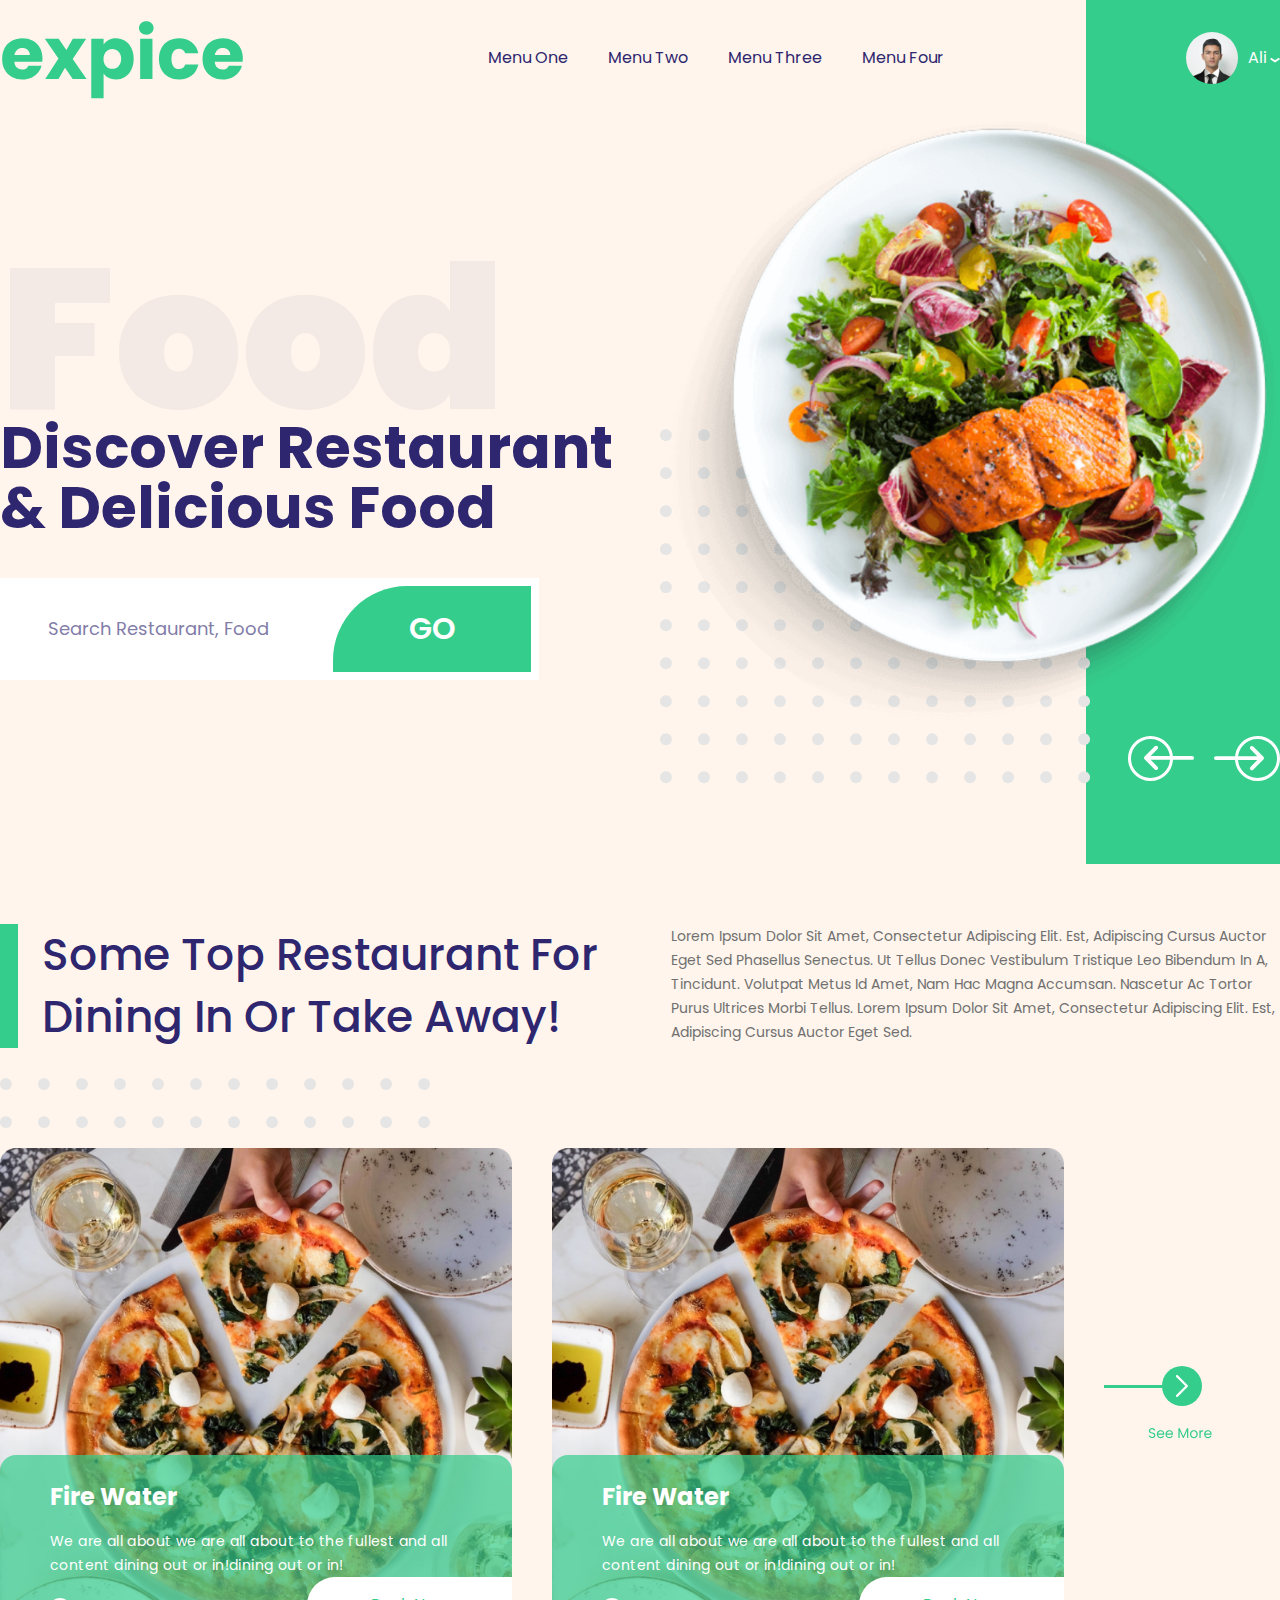
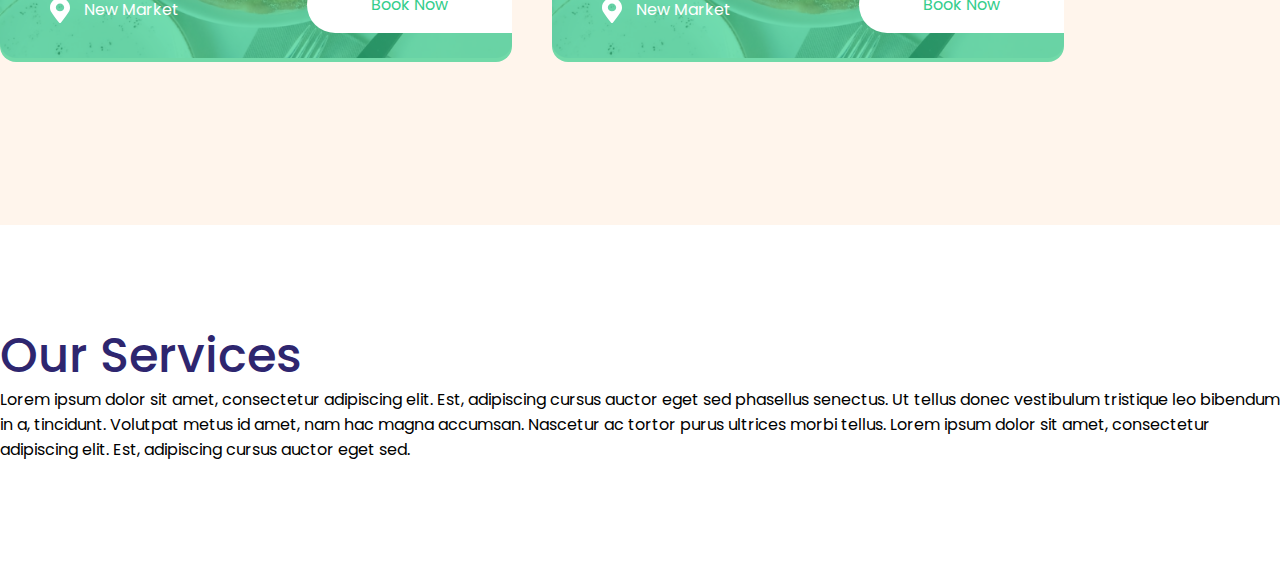
==== index.html @ bfe1a02a "." ====
<!DOCTYPE html>
<html lang="en">
<head>
    <meta charset="UTF-8">
    <meta http-equiv="X-UA-Compatible" content="IE=edge">
    <meta name="viewport" content="width=device-width, initial-scale=1.0">
    <link rel="preconnect" href="https://fonts.gstatic.com">
    <link rel="shortcut icon" href="./images/rsz_hamburger-solid-icon-food-drink-elements-fast-sign-filled-pattern-black-background-eps-91827579.png" type="image/x-icon">
    <link href="https://fonts.googleapis.com/css2?family=Poppins:wght@100;200;300;400;500;600;700;800;900&display=swap" rel="stylesheet">
    <link rel="stylesheet" href="./style/main.css">
    <title>Expice</title>
</head>
<body>

    <!-- Header -->
    <header class="main">
        <div class="container">
            
            <!-- header -->
            <header class="header">
                <a href="/" class="logo">
                    <svg width="245" height="108" viewBox="0 0 245 108" fill="none" xmlns="http://www.w3.org/2000/svg">
                        <path d="M42.4571 58.264C42.4571 59.416 42.3851 60.616 42.2411 61.864H14.3771C14.5691 64.36 15.3611 66.28 16.7531 67.624C18.1931 68.92 19.9451 69.568 22.0091 69.568C25.0811 69.568 27.2171 68.272 28.4171 65.68H41.5211C40.8491 68.32 39.6251 70.696 37.8491 72.808C36.1211 74.92 33.9371 76.576 31.2971 77.776C28.6571 78.976 25.7051 79.576 22.4411 79.576C18.5051 79.576 15.0011 78.736 11.9291 77.056C8.85709 75.376 6.45709 72.976 4.72909 69.856C3.00109 66.736 2.13709 63.088 2.13709 58.912C2.13709 54.736 2.97709 51.088 4.65709 47.968C6.38509 44.848 8.78509 42.448 11.8571 40.768C14.9291 39.088 18.4571 38.248 22.4411 38.248C26.3291 38.248 29.7851 39.064 32.8091 40.696C35.8331 42.328 38.1851 44.656 39.8651 47.68C41.5931 50.704 42.4571 54.232 42.4571 58.264ZM29.8571 55.024C29.8571 52.912 29.1371 51.232 27.6971 49.984C26.2571 48.736 24.4571 48.112 22.2971 48.112C20.2331 48.112 18.4811 48.712 17.0411 49.912C15.6491 51.112 14.7851 52.816 14.4491 55.024H29.8571ZM72.7123 79L65.0083 67.84L58.5283 79H45.2083L58.4563 58.48L44.8483 38.824H58.6723L66.3763 49.912L72.8563 38.824H86.1763L72.7123 59.056L86.5363 79H72.7123ZM103.592 44.512C104.792 42.64 106.448 41.128 108.56 39.976C110.672 38.824 113.144 38.248 115.976 38.248C119.288 38.248 122.288 39.088 124.976 40.768C127.664 42.448 129.776 44.848 131.312 47.968C132.896 51.088 133.688 54.712 133.688 58.84C133.688 62.968 132.896 66.616 131.312 69.784C129.776 72.904 127.664 75.328 124.976 77.056C122.288 78.736 119.288 79.576 115.976 79.576C113.192 79.576 110.72 79 108.56 77.848C106.448 76.696 104.792 75.208 103.592 73.384V98.152H91.2804V38.824H103.592V44.512ZM121.16 58.84C121.16 55.768 120.296 53.368 118.568 51.64C116.888 49.864 114.8 48.976 112.304 48.976C109.856 48.976 107.768 49.864 106.04 51.64C104.36 53.416 103.52 55.84 103.52 58.912C103.52 61.984 104.36 64.408 106.04 66.184C107.768 67.96 109.856 68.848 112.304 68.848C114.752 68.848 116.84 67.96 118.568 66.184C120.296 64.36 121.16 61.912 121.16 58.84ZM146.34 34.648C144.18 34.648 142.404 34.024 141.012 32.776C139.668 31.48 138.996 29.896 138.996 28.024C138.996 26.104 139.668 24.52 141.012 23.272C142.404 21.976 144.18 21.328 146.34 21.328C148.452 21.328 150.18 21.976 151.524 23.272C152.916 24.52 153.612 26.104 153.612 28.024C153.612 29.896 152.916 31.48 151.524 32.776C150.18 34.024 148.452 34.648 146.34 34.648ZM152.46 38.824V79H140.148V38.824H152.46ZM158.934 58.912C158.934 54.736 159.774 51.088 161.454 47.968C163.182 44.848 165.558 42.448 168.582 40.768C171.654 39.088 175.158 38.248 179.094 38.248C184.134 38.248 188.334 39.568 191.694 42.208C195.102 44.848 197.334 48.568 198.39 53.368H185.286C184.182 50.296 182.046 48.76 178.878 48.76C176.622 48.76 174.822 49.648 173.478 51.424C172.134 53.152 171.462 55.648 171.462 58.912C171.462 62.176 172.134 64.696 173.478 66.472C174.822 68.2 176.622 69.064 178.878 69.064C182.046 69.064 184.182 67.528 185.286 64.456H198.39C197.334 69.16 195.102 72.856 191.694 75.544C188.286 78.232 184.086 79.576 179.094 79.576C175.158 79.576 171.654 78.736 168.582 77.056C165.558 75.376 163.182 72.976 161.454 69.856C159.774 66.736 158.934 63.088 158.934 58.912ZM242.848 58.264C242.848 59.416 242.776 60.616 242.632 61.864H214.768C214.96 64.36 215.752 66.28 217.144 67.624C218.584 68.92 220.336 69.568 222.4 69.568C225.472 69.568 227.608 68.272 228.808 65.68H241.912C241.24 68.32 240.016 70.696 238.24 72.808C236.512 74.92 234.328 76.576 231.688 77.776C229.048 78.976 226.096 79.576 222.832 79.576C218.896 79.576 215.392 78.736 212.32 77.056C209.248 75.376 206.848 72.976 205.12 69.856C203.392 66.736 202.528 63.088 202.528 58.912C202.528 54.736 203.368 51.088 205.048 47.968C206.776 44.848 209.176 42.448 212.248 40.768C215.32 39.088 218.848 38.248 222.832 38.248C226.72 38.248 230.176 39.064 233.2 40.696C236.224 42.328 238.576 44.656 240.256 47.68C241.984 50.704 242.848 54.232 242.848 58.264ZM230.248 55.024C230.248 52.912 229.528 51.232 228.088 49.984C226.648 48.736 224.848 48.112 222.688 48.112C220.624 48.112 218.872 48.712 217.432 49.912C216.04 51.112 215.176 52.816 214.84 55.024H230.248Z" fill="#35CD8C"/>
                    </svg>
                </a>
                <div class="navbar">
                    <a href="#" class="nav-link">Menu One</a>
                    <a href="#" class="nav-link">Menu Two</a>
                    <a href="#" class="nav-link">Menu Three</a>
                    <a href="#" class="nav-link">Menu Four</a>
                </div>
                <div class="user">
                    <div class="user-image">
                        <img src="../images/CROPPED-yangi2.png" alt="">
                    </div>
                    <span class="user-name">Ali 
                        <svg width="10" height="5" viewBox="0 0 10 5" fill="none" xmlns="http://www.w3.org/2000/svg">
                            <path d="M4.47171 4.25311L0.220381 1.35447C-0.0734605 1.15413 -0.0734605 0.830161 0.220381 0.631945L0.926852 0.15026C1.22069 -0.0500867 1.69584 -0.0500867 1.98656 0.15026L5 2.20488L8.01344 0.15026C8.30728 -0.0500867 8.78243 -0.0500867 9.07315 0.15026L9.77962 0.631945C10.0735 0.832292 10.0735 1.15626 9.77962 1.35447L5.52829 4.25311C5.2407 4.45346 4.76555 4.45346 4.47171 4.25311Z" fill="white"/>
                        </svg>    
                    </span>
                </div>
            </header>

            <!-- Intro -->
            <div class="intro">
                <div class="intro-text">
                    <h1 class="intro-text__title">Food</h1>
                    <h2 class="intro-text__label">
                        Discover Restaurant & Delicious Food
                    </h2>
                    <form class="search-form">
                        <input type="text" name="food" placeholder="search restaurant, food">
                        <button type="submit" name="food">GO</button>
                    </form>
                </div>
                <div class="intro-img">
                    <img src="./images/—Pngtree—delicious food_568171 1.png" alt="" class="intro-img__main">
                    <div class="intro-img__carusel">
                        <button>
                            <svg width="66" height="45" viewBox="0 0 66 45" fill="none" xmlns="http://www.w3.org/2000/svg">
                                <path d="M16.5729 23.2732C16.5735 23.2737 16.5739 23.2744 16.5746 23.275L26.7801 33.4313C27.5446 34.1921 28.7813 34.1893 29.5423 33.4246C30.3032 32.6601 30.3003 31.4234 29.5358 30.6625L22.6838 23.8438H64.0469C65.1256 23.8438 66 22.9693 66 21.8906C66 20.8119 65.1256 19.9375 64.0469 19.9375H22.6839L29.5357 13.1188C30.3002 12.3578 30.3031 11.1212 29.5422 10.3567C28.7812 9.59191 27.5444 9.58928 26.78 10.35L16.5745 20.5063C16.5739 20.5069 16.5735 20.5075 16.5728 20.5081C15.8078 21.2716 15.8103 22.5122 16.5729 23.2732Z" fill="white"/>
                                <circle cx="22.5" cy="22.5" r="21" stroke="white" stroke-width="3"/>
                                </svg>
                                
                        </button>
                        <button>
                            <svg width="66" height="45" viewBox="0 0 66 45" fill="none" xmlns="http://www.w3.org/2000/svg">
                                <circle cx="43.5" cy="22.5" r="21" stroke="white" stroke-width="3"/>
                                <path d="M49.4271 20.7268C49.4265 20.7263 49.4261 20.7256 49.4254 20.725L39.2199 10.5687C38.4554 9.8079 37.2187 9.81074 36.4577 10.5754C35.6968 11.3399 35.6997 12.5766 36.4642 13.3375L43.3162 20.1562H1.95312C0.874414 20.1562 0 21.0307 0 22.1094C0 23.1881 0.874414 24.0625 1.95312 24.0625H43.3161L36.4643 30.8812C35.6998 31.6422 35.6969 32.8788 36.4578 33.6433C37.2188 34.4081 38.4556 34.4107 39.22 33.65L49.4255 23.4937C49.4261 23.4931 49.4265 23.4925 49.4272 23.4919C50.1922 22.7284 50.1897 21.4878 49.4271 20.7268Z" fill="white"/>
                                </svg>
                                
                        </button>
                    </div>
                </div>
            </div>
        </div>
    </header>

    <!-- Restaurant-menu -->
   <div class="res-menu">
       <div class="container">
           <div class="res-menu__info">
            <h2 class="section-title">
                Some top restaurant for 
                dining in or Take away!
            </h2>
            <p class="section-prg">
                Lorem ipsum dolor sit amet, consectetur adipiscing elit. Est, adipiscing cursus auctor eget sed phasellus senectus. Ut tellus donec vestibulum tristique leo bibendum in a, tincidunt. Volutpat metus id amet, nam hac magna accumsan. Nascetur ac tortor purus ultrices morbi tellus. Lorem ipsum dolor sit amet, consectetur adipiscing elit. Est, adipiscing cursus auctor eget sed.
            </p>
           </div>
           <div class="res-menu__box">
                <div class="food">
                    <img src="../images/Rectangle 7.png" alt="" class="food-img">
                    <div class="food-information">
                        <div class="">
                            <h2 class='food-title'>Fire Water</h2>
                            <p class="food-label">
                                We are all about we are all about to the fullest and all content dining out or in!dining out or in!
                            </p>
                            <p class="food-location">
                                <svg width="20" height="25" viewBox="0 0 20 25" fill="none" xmlns="http://www.w3.org/2000/svg">
                                    <path d="M8.97229 24.4956C1.40469 14.2105 0 13.1549 0 9.375C0 4.19731 4.47714 0 10 0C15.5229 0 20 4.19731 20 9.375C20 13.1549 18.5953 14.2105 11.0277 24.4956C10.5311 25.1682 9.46885 25.1681 8.97229 24.4956ZM10 13.2812C12.3012 13.2812 14.1667 11.5324 14.1667 9.375C14.1667 7.21763 12.3012 5.46875 10 5.46875C7.6988 5.46875 5.83333 7.21763 5.83333 9.375C5.83333 11.5324 7.6988 13.2812 10 13.2812Z" fill="white"/>
                                </svg>
                                New Market  
                                <a href="" class="food-add">Book Now</a> 
                            </p>
                        </div>
                    </div>
                </div>
                <div class="food">
                    <img src="../images/Rectangle 7.png" alt="" class="food-img">
                    <div class="food-information">
                        <div class="">
                            <h2 class='food-title'>Fire Water</h2>
                            <p class="food-label">
                                We are all about we are all about to the fullest and all content dining out or in!dining out or in!
                            </p>
                            <p class="food-location">
                                <svg width="20" height="25" viewBox="0 0 20 25" fill="none" xmlns="http://www.w3.org/2000/svg">
                                    <path d="M8.97229 24.4956C1.40469 14.2105 0 13.1549 0 9.375C0 4.19731 4.47714 0 10 0C15.5229 0 20 4.19731 20 9.375C20 13.1549 18.5953 14.2105 11.0277 24.4956C10.5311 25.1682 9.46885 25.1681 8.97229 24.4956ZM10 13.2812C12.3012 13.2812 14.1667 11.5324 14.1667 9.375C14.1667 7.21763 12.3012 5.46875 10 5.46875C7.6988 5.46875 5.83333 7.21763 5.83333 9.375C5.83333 11.5324 7.6988 13.2812 10 13.2812Z" fill="white"/>
                                </svg>
                                New Market  
                                <a href="" class="food-add">Book Now</a> 
                            </p>
                        </div>
                    </div>
                </div>
                <a href="">
                    <svg width="111" height="75" viewBox="0 0 111 75" fill="none" xmlns="http://www.w3.org/2000/svg">
                        <line x1="1.31134e-07" y1="20.5" x2="72" y2="20.5" stroke="#35CD8C" stroke-width="3"/>
                        <circle cx="78" cy="20" r="20" fill="#35CD8C"/>
                        <path d="M83.6785 20.7851L73.7852 30.6751C73.351 31.1082 72.6477 31.1082 72.2125 30.6751C71.7784 30.2421 71.7784 29.5388 72.2125 29.1058L81.3211 20.0005L72.2136 10.8952C71.7795 10.4622 71.7795 9.75887 72.2136 9.32476C72.6477 8.89175 73.3521 8.89175 73.7863 9.32476L83.6796 19.2147C84.107 19.6432 84.107 20.3576 83.6785 20.7851Z" fill="white"/>
                        <path d="M48.172 72.098C47.528 72.098 46.9493 71.986 46.436 71.762C45.932 71.5287 45.5353 71.2113 45.246 70.81C44.9567 70.3993 44.8073 69.928 44.798 69.396H46.156C46.2027 69.8533 46.3893 70.2407 46.716 70.558C47.052 70.866 47.5373 71.02 48.172 71.02C48.7787 71.02 49.2547 70.8707 49.6 70.572C49.9547 70.264 50.132 69.872 50.132 69.396C50.132 69.0227 50.0293 68.7193 49.824 68.486C49.6187 68.2527 49.362 68.0753 49.054 67.954C48.746 67.8327 48.3307 67.702 47.808 67.562C47.164 67.394 46.646 67.226 46.254 67.058C45.8713 66.89 45.54 66.6287 45.26 66.274C44.9893 65.91 44.854 65.4247 44.854 64.818C44.854 64.286 44.9893 63.8147 45.26 63.404C45.5307 62.9933 45.9087 62.676 46.394 62.452C46.8887 62.228 47.4533 62.116 48.088 62.116C49.0027 62.116 49.7493 62.3447 50.328 62.802C50.916 63.2593 51.2473 63.866 51.322 64.622H49.922C49.8753 64.2487 49.6793 63.922 49.334 63.642C48.9887 63.3527 48.5313 63.208 47.962 63.208C47.43 63.208 46.996 63.348 46.66 63.628C46.324 63.8987 46.156 64.2813 46.156 64.776C46.156 65.1307 46.254 65.42 46.45 65.644C46.6553 65.868 46.9027 66.0407 47.192 66.162C47.4907 66.274 47.906 66.4047 48.438 66.554C49.082 66.7313 49.6 66.9087 49.992 67.086C50.384 67.254 50.72 67.52 51 67.884C51.28 68.2387 51.42 68.724 51.42 69.34C51.42 69.816 51.294 70.264 51.042 70.684C50.79 71.104 50.4167 71.4447 49.922 71.706C49.4273 71.9673 48.844 72.098 48.172 72.098ZM60.2948 67.87C60.2948 68.1127 60.2808 68.3693 60.2528 68.64H54.1208C54.1675 69.396 54.4241 69.9887 54.8908 70.418C55.3668 70.838 55.9408 71.048 56.6128 71.048C57.1635 71.048 57.6208 70.922 57.9848 70.67C58.3581 70.4087 58.6195 70.0633 58.7688 69.634H60.1408C59.9355 70.3713 59.5248 70.9733 58.9088 71.44C58.2928 71.8973 57.5275 72.126 56.6128 72.126C55.8848 72.126 55.2315 71.9627 54.6528 71.636C54.0835 71.3093 53.6355 70.8473 53.3088 70.25C52.9821 69.6433 52.8188 68.9433 52.8188 68.15C52.8188 67.3567 52.9775 66.6613 53.2948 66.064C53.6121 65.4667 54.0555 65.0093 54.6248 64.692C55.2035 64.3653 55.8661 64.202 56.6128 64.202C57.3408 64.202 57.9848 64.3607 58.5448 64.678C59.1048 64.9953 59.5341 65.434 59.8328 65.994C60.1408 66.5447 60.2948 67.17 60.2948 67.87ZM58.9788 67.604C58.9788 67.1187 58.8715 66.7033 58.6568 66.358C58.4421 66.0033 58.1481 65.7373 57.7748 65.56C57.4108 65.3733 57.0048 65.28 56.5568 65.28C55.9128 65.28 55.3621 65.4853 54.9048 65.896C54.4568 66.3067 54.2001 66.876 54.1348 67.604H58.9788ZM68.9764 67.87C68.9764 68.1127 68.9624 68.3693 68.9344 68.64H62.8024C62.8491 69.396 63.1058 69.9887 63.5724 70.418C64.0484 70.838 64.6224 71.048 65.2944 71.048C65.8451 71.048 66.3024 70.922 66.6664 70.67C67.0398 70.4087 67.3011 70.0633 67.4504 69.634H68.8224C68.6171 70.3713 68.2064 70.9733 67.5904 71.44C66.9744 71.8973 66.2091 72.126 65.2944 72.126C64.5664 72.126 63.9131 71.9627 63.3344 71.636C62.7651 71.3093 62.3171 70.8473 61.9904 70.25C61.6638 69.6433 61.5004 68.9433 61.5004 68.15C61.5004 67.3567 61.6591 66.6613 61.9764 66.064C62.2938 65.4667 62.7371 65.0093 63.3064 64.692C63.8851 64.3653 64.5478 64.202 65.2944 64.202C66.0224 64.202 66.6664 64.3607 67.2264 64.678C67.7864 64.9953 68.2158 65.434 68.5144 65.994C68.8224 66.5447 68.9764 67.17 68.9764 67.87ZM67.6604 67.604C67.6604 67.1187 67.5531 66.7033 67.3384 66.358C67.1238 66.0033 66.8298 65.7373 66.4564 65.56C66.0924 65.3733 65.6864 65.28 65.2384 65.28C64.5944 65.28 64.0438 65.4853 63.5864 65.896C63.1384 66.3067 62.8818 66.876 62.8164 67.604H67.6604ZM84.2885 62.312V72H83.0145V64.776L79.7945 72H78.8985L75.6645 64.762V72H74.3905V62.312H75.7625L79.3465 70.32L82.9305 62.312H84.2885ZM89.7951 72.126C89.0764 72.126 88.4231 71.9627 87.8351 71.636C87.2564 71.3093 86.7991 70.8473 86.4631 70.25C86.1364 69.6433 85.9731 68.9433 85.9731 68.15C85.9731 67.366 86.1411 66.6753 86.4771 66.078C86.8224 65.4713 87.2891 65.0093 87.8771 64.692C88.4651 64.3653 89.1231 64.202 89.8511 64.202C90.5791 64.202 91.2371 64.3653 91.8251 64.692C92.4131 65.0093 92.8751 65.4667 93.2111 66.064C93.5564 66.6613 93.7291 67.3567 93.7291 68.15C93.7291 68.9433 93.5518 69.6433 93.1971 70.25C92.8518 70.8473 92.3804 71.3093 91.7831 71.636C91.1858 71.9627 90.5231 72.126 89.7951 72.126ZM89.7951 71.006C90.2524 71.006 90.6818 70.8987 91.0831 70.684C91.4844 70.4693 91.8064 70.1473 92.0491 69.718C92.3011 69.2887 92.4271 68.766 92.4271 68.15C92.4271 67.534 92.3058 67.0113 92.0631 66.582C91.8204 66.1527 91.5031 65.8353 91.1111 65.63C90.7191 65.4153 90.2944 65.308 89.8371 65.308C89.3704 65.308 88.9411 65.4153 88.5491 65.63C88.1664 65.8353 87.8584 66.1527 87.6251 66.582C87.3918 67.0113 87.2751 67.534 87.2751 68.15C87.2751 68.7753 87.3871 69.3027 87.6111 69.732C87.8444 70.1613 88.1524 70.4833 88.5351 70.698C88.9178 70.9033 89.3378 71.006 89.7951 71.006ZM96.6782 65.574C96.9022 65.1353 97.2195 64.7947 97.6302 64.552C98.0502 64.3093 98.5588 64.188 99.1562 64.188V65.504H98.8202C97.3922 65.504 96.6782 66.2787 96.6782 67.828V72H95.4042V64.328H96.6782V65.574ZM107.627 67.87C107.627 68.1127 107.613 68.3693 107.585 68.64H101.453C101.499 69.396 101.756 69.9887 102.223 70.418C102.699 70.838 103.273 71.048 103.945 71.048C104.495 71.048 104.953 70.922 105.317 70.67C105.69 70.4087 105.951 70.0633 106.101 69.634H107.473C107.267 70.3713 106.857 70.9733 106.241 71.44C105.625 71.8973 104.859 72.126 103.945 72.126C103.217 72.126 102.563 71.9627 101.985 71.636C101.415 71.3093 100.967 70.8473 100.641 70.25C100.314 69.6433 100.151 68.9433 100.151 68.15C100.151 67.3567 100.309 66.6613 100.627 66.064C100.944 65.4667 101.387 65.0093 101.957 64.692C102.535 64.3653 103.198 64.202 103.945 64.202C104.673 64.202 105.317 64.3607 105.877 64.678C106.437 64.9953 106.866 65.434 107.165 65.994C107.473 66.5447 107.627 67.17 107.627 67.87ZM106.311 67.604C106.311 67.1187 106.203 66.7033 105.989 66.358C105.774 66.0033 105.48 65.7373 105.107 65.56C104.743 65.3733 104.337 65.28 103.889 65.28C103.245 65.28 102.694 65.4853 102.237 65.896C101.789 66.3067 101.532 66.876 101.467 67.604H106.311Z" fill="#35CD8C"/>
                    </svg>
                </a>
                    
           </div>
       </div>
   </div>

   <div class="services">
       <div class="container">
           <div class="services-info">
               <h2 class="section-title">
                Our Services
               </h2>
               <p class="section-org">
                Lorem ipsum dolor sit amet, consectetur adipiscing elit. Est, adipiscing cursus auctor eget sed phasellus senectus. Ut tellus donec vestibulum tristique leo bibendum in a, tincidunt. Volutpat metus id amet, nam hac magna accumsan. Nascetur ac tortor purus ultrices morbi tellus. Lorem ipsum dolor sit amet, consectetur adipiscing elit. Est, adipiscing cursus auctor eget sed.
               </p>
           </div>
       </div>
   </div>

</body>
</html>
---- style/main.css ----
* {
  margin: 0;
  padding: 0;
  -webkit-box-sizing: border-box;
          box-sizing: border-box;
  -webkit-text-decoration-line: none;
          text-decoration-line: none;
  list-style-type: none;
}

.header {
  display: -webkit-box;
  display: -ms-flexbox;
  display: flex;
  -webkit-box-align: center;
      -ms-flex-align: center;
          align-items: center;
  -webkit-box-pack: justify;
      -ms-flex-pack: justify;
          justify-content: space-between;
}

.header .navbar {
  display: -webkit-box;
  display: -ms-flexbox;
  display: flex;
  gap: 40px;
}

.header .navbar .nav-link {
  font-size: 16px;
  line-height: 24px;
  text-align: center;
  color: #2E266F;
}

.header .user {
  display: -webkit-box;
  display: -ms-flexbox;
  display: flex;
  -webkit-box-align: center;
      -ms-flex-align: center;
          align-items: center;
  gap: 10px;
}

.header .user-image {
  width: 52px;
  height: 52px;
}

.header .user-image img {
  width: 100%;
  border-radius: 50%;
}

.header .user-name {
  font-size: 16px;
  line-height: 24px;
  color: #FFFFFF;
}

.search-form {
  background: white;
  display: -webkit-inline-box;
  display: -ms-inline-flexbox;
  display: inline-flex;
  border: 8px solid #ffffff;
}

.search-form input {
  padding: 28px 20px 28px 40px;
  font-size: 20px;
  border: none;
  outline: none;
}

.search-form input::-webkit-input-placeholder {
  font-family: 'Poppins', sans-serif;
  font-size: 18px;
  line-height: 90px;
  text-transform: capitalize;
  color: #2E266F;
  opacity: 0.6;
}

.search-form input:-ms-input-placeholder {
  font-family: 'Poppins', sans-serif;
  font-size: 18px;
  line-height: 90px;
  text-transform: capitalize;
  color: #2E266F;
  opacity: 0.6;
}

.search-form input::-ms-input-placeholder {
  font-family: 'Poppins', sans-serif;
  font-size: 18px;
  line-height: 90px;
  text-transform: capitalize;
  color: #2E266F;
  opacity: 0.6;
}

.search-form input::placeholder {
  font-family: 'Poppins', sans-serif;
  font-size: 18px;
  line-height: 90px;
  text-transform: capitalize;
  color: #2E266F;
  opacity: 0.6;
}

.search-form button {
  font-family: 'Poppins', sans-serif;
  padding: 20px 76px;
  border: none;
  border-radius: 74px 0 0 0;
  background-color: #35CD8C;
  font-style: normal;
  font-weight: 600;
  font-size: 30px;
  text-transform: uppercase;
  color: #FFFFFF;
}

.food {
  position: relative;
  width: 40%;
}

.food img {
  width: 100%;
}

.food .food-information {
  position: absolute;
  bottom: 3px;
  height: 40%;
  width: 100%;
  background-color: #35cd8cb3;
  border-radius: 16px;
  padding: 30px 50px;
  color: #FFFFFF;
}

.food .food-information .food-title {
  opacity: 1;
  font-weight: bold;
  font-size: 24px;
  line-height: 24px;
}

.food .food-information .food-label {
  padding: 20px 0;
  font-size: 14px;
  line-height: 24px;
  letter-spacing: 0.4px;
}

.food .food-information .food-location {
  position: relative;
}

.food .food-information .food-location svg {
  vertical-align: middle;
  margin-right: 10px;
}

.food .food-information .food-location .food-add {
  padding: 16px 64px;
  background-color: #FFFFFF;
  color: #35CD8C;
  position: absolute;
  right: -50px;
  bottom: -10px;
  border-radius: 50px 0 0 50px;
  font-size: 16px;
  line-height: 24px;
}

.meal {
  display: inline-block;
}

.meal .meal-img {
  width: 100%;
}

.meal .meal-information {
  padding: 30px;
  border-radius: 0 0 20px 20px;
  background-color: #FFFFFF;
}

.meal .meal-information div {
  display: -webkit-box;
  display: -ms-flexbox;
  display: flex;
  -webkit-box-align: center;
      -ms-flex-align: center;
          align-items: center;
  -webkit-box-pack: justify;
      -ms-flex-pack: justify;
          justify-content: space-between;
}

.meal .meal-information .meal-title {
  font-weight: 700;
  font-size: 24px;
  line-height: 32px;
  text-transform: capitalize;
  color: #2E266F;
}

.meal .meal-information .meal-price {
  font-weight: bold;
  font-size: 24px;
  line-height: 32px;
  text-transform: capitalize;
  color: #35CD8C;
}

.meal .meal-information .meal-label {
  font-size: 14px;
  line-height: 24px;
  text-transform: capitalize;
  color: #707070;
  padding-top: 20px;
  width: 70%;
}

body {
  font-family: 'Poppins', sans-serif;
}

.container {
  max-width: 1280px;
  margin: auto;
}

.section-title {
  font-weight: 500;
  font-size: 48px;
  line-height: 62px;
  text-transform: capitalize;
  color: #2E266F;
}

.section-prg {
  font-size: 14px;
  line-height: 24px;
  text-transform: capitalize;
  color: #707070;
}

.main {
  background: url("../images/bg-web.png");
  background-position: center;
}

.main .intro {
  display: -webkit-box;
  display: -ms-flexbox;
  display: flex;
  -webkit-box-align: center;
      -ms-flex-align: center;
          align-items: center;
  -webkit-box-pack: justify;
      -ms-flex-pack: justify;
          justify-content: space-between;
  gap: 40px;
  padding-bottom: 80px;
}

.main .intro .intro-img {
  -ms-flex-preferred-size: 50%;
      flex-basis: 50%;
}

.main .intro .intro-text {
  -ms-flex-preferred-size: 50%;
      flex-basis: 50%;
}

.main .intro .intro-text__title {
  font-weight: 900;
  font-size: 200px;
  line-height: 158px;
  text-transform: capitalize;
  color: #2E266F;
  opacity: 0.05;
  padding-top: 80px;
}

.main .intro .intro-text__label {
  font-size: 58px;
  line-height: 60px;
  text-transform: capitalize;
  color: #2E266F;
}

.main .intro .intro-text .search-form {
  margin: 40px 0;
}

.main .intro .intro-img {
  position: relative;
  background-image: url("../images/Make Vector BG.png");
  background-position: bottom left;
  background-repeat: no-repeat;
}

.main .intro .intro-img__main {
  width: 100%;
}

.main .intro .intro-img__carusel {
  display: -webkit-box;
  display: -ms-flexbox;
  display: flex;
  gap: 20px;
  -webkit-box-pack: end;
      -ms-flex-pack: end;
          justify-content: flex-end;
}

.main .intro .intro-img__carusel button {
  background: none;
  border: none;
  outline: none;
}

.res-menu {
  padding: 60px 0;
  background-color: #FFF5EC;
}

.res-menu__info {
  display: -webkit-box;
  display: -ms-flexbox;
  display: flex;
  -webkit-box-pack: justify;
      -ms-flex-pack: justify;
          justify-content: space-between;
  gap: 60px;
}

.res-menu__info .section-title, .res-menu__info .section-prg {
  -ms-flex-preferred-size: 50%;
      flex-basis: 50%;
}

.res-menu__info .section-title {
  padding-left: 24px;
  border-left: 18px solid #35CD8C;
  font-size: 44px;
}

.res-menu__box {
  background: url("../images/Make Vector BG.png");
  background-position: top left;
  background-position-y: 30px;
  background-repeat: no-repeat;
  padding: 100px 0;
  display: -webkit-box;
  display: -ms-flexbox;
  display: flex;
  -webkit-box-align: center;
      -ms-flex-align: center;
          align-items: center;
  gap: 40px;
}

.res-menu__box .food {
  -ms-flex-preferred-size: 40%;
      flex-basis: 40%;
}

.services {
  padding: 100px 0;
}
/*# sourceMappingURL=main.css.map */
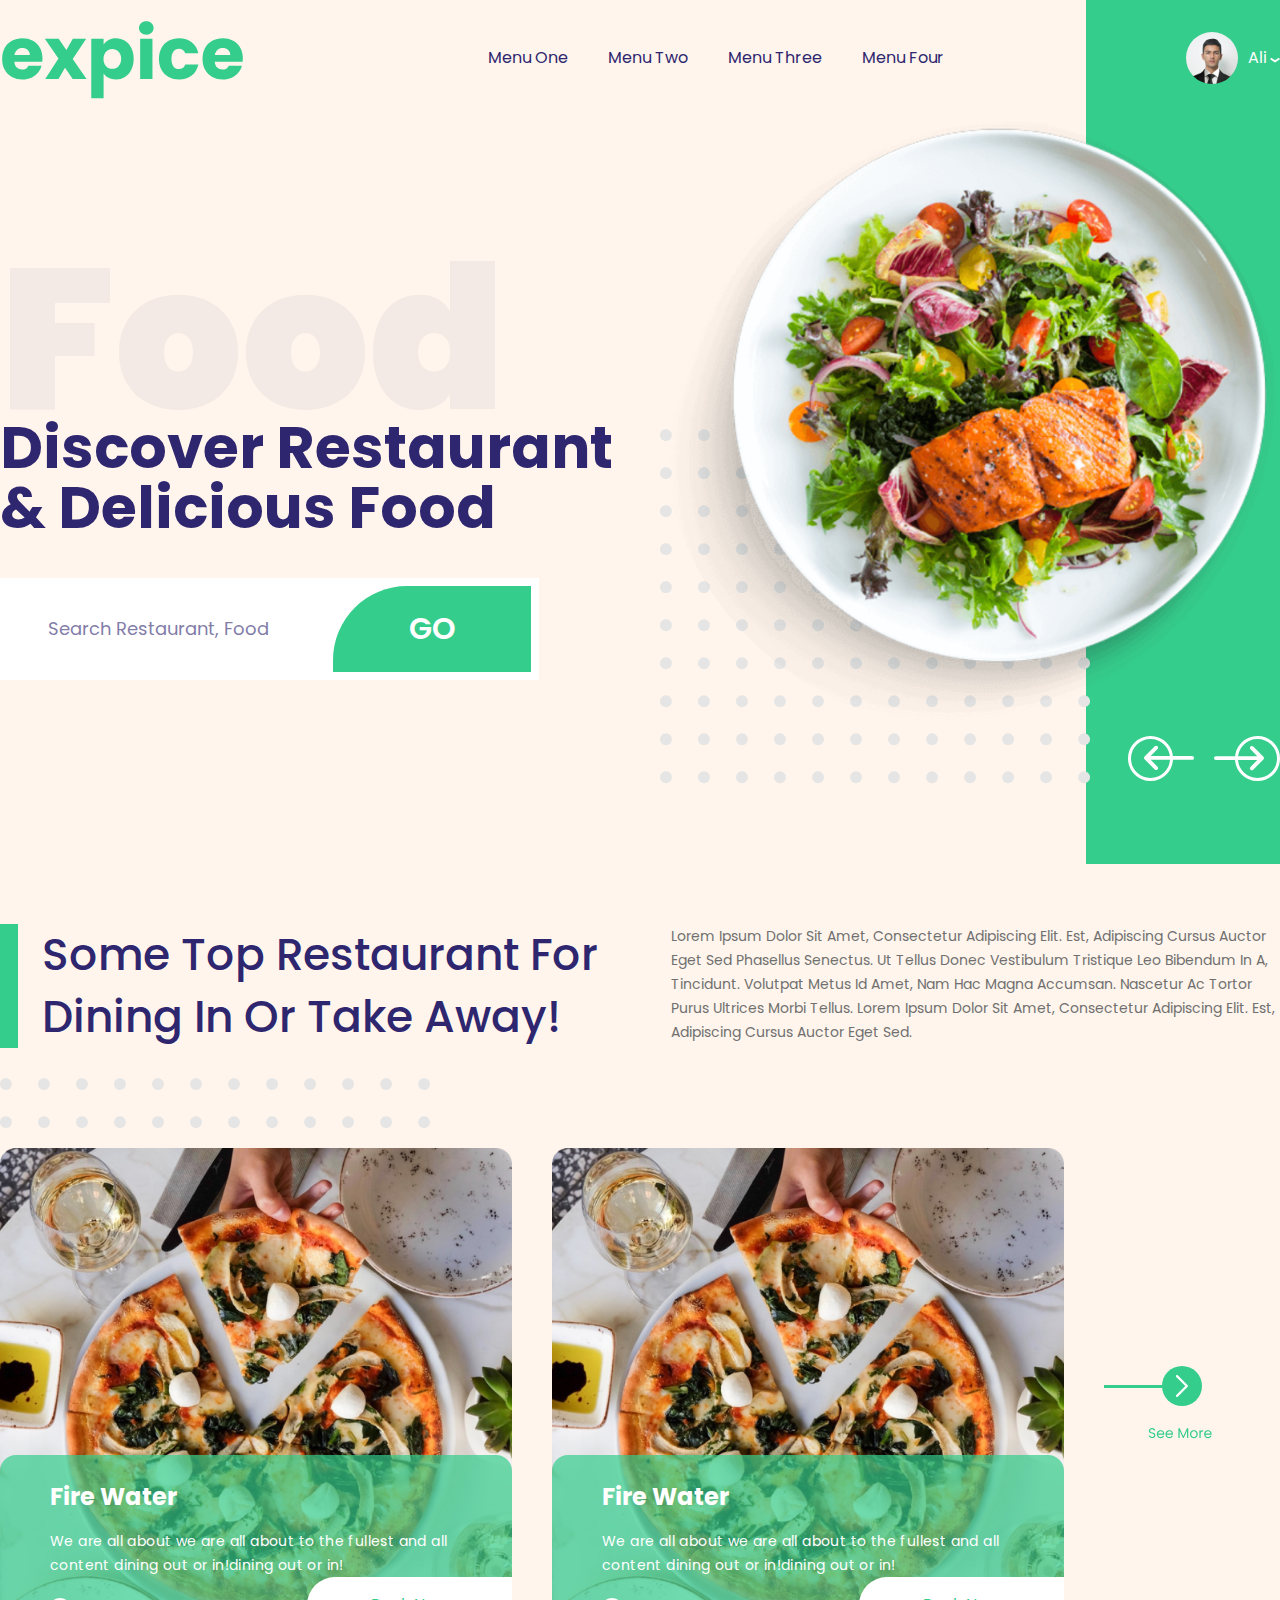
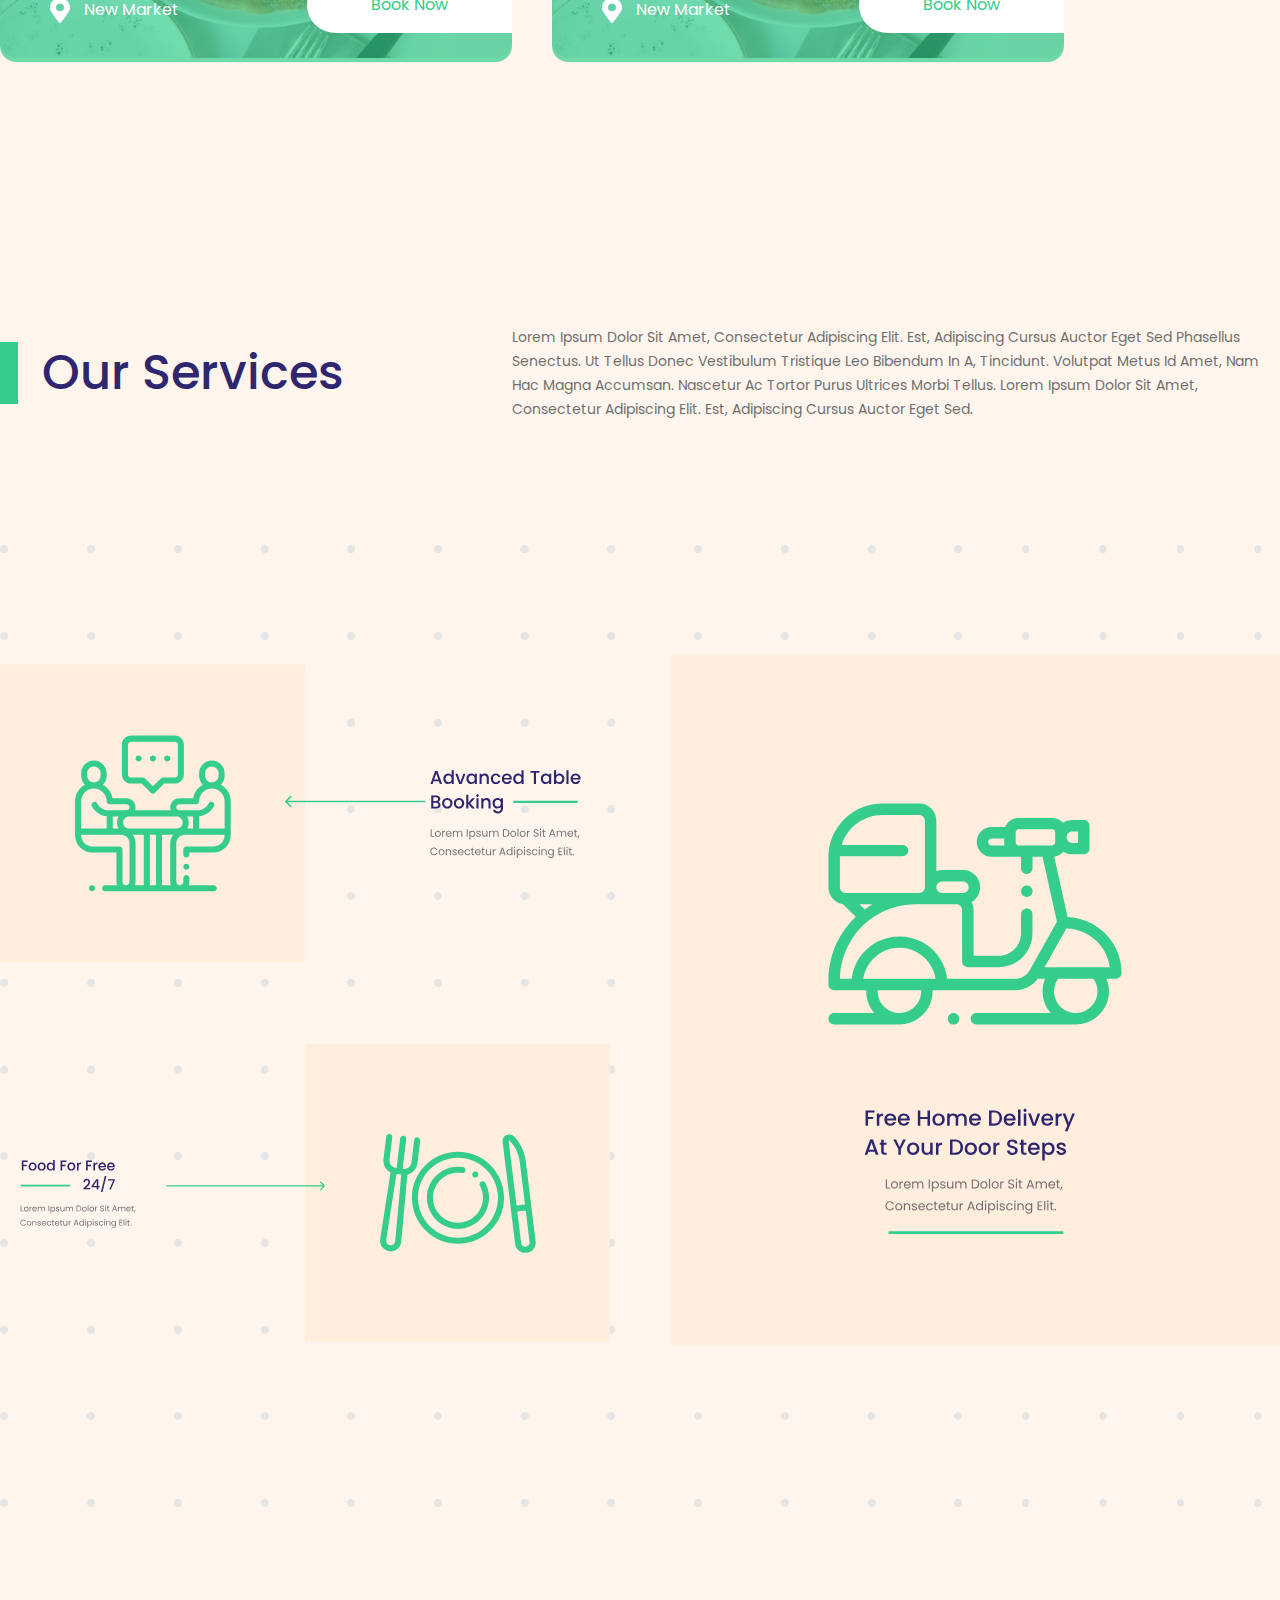
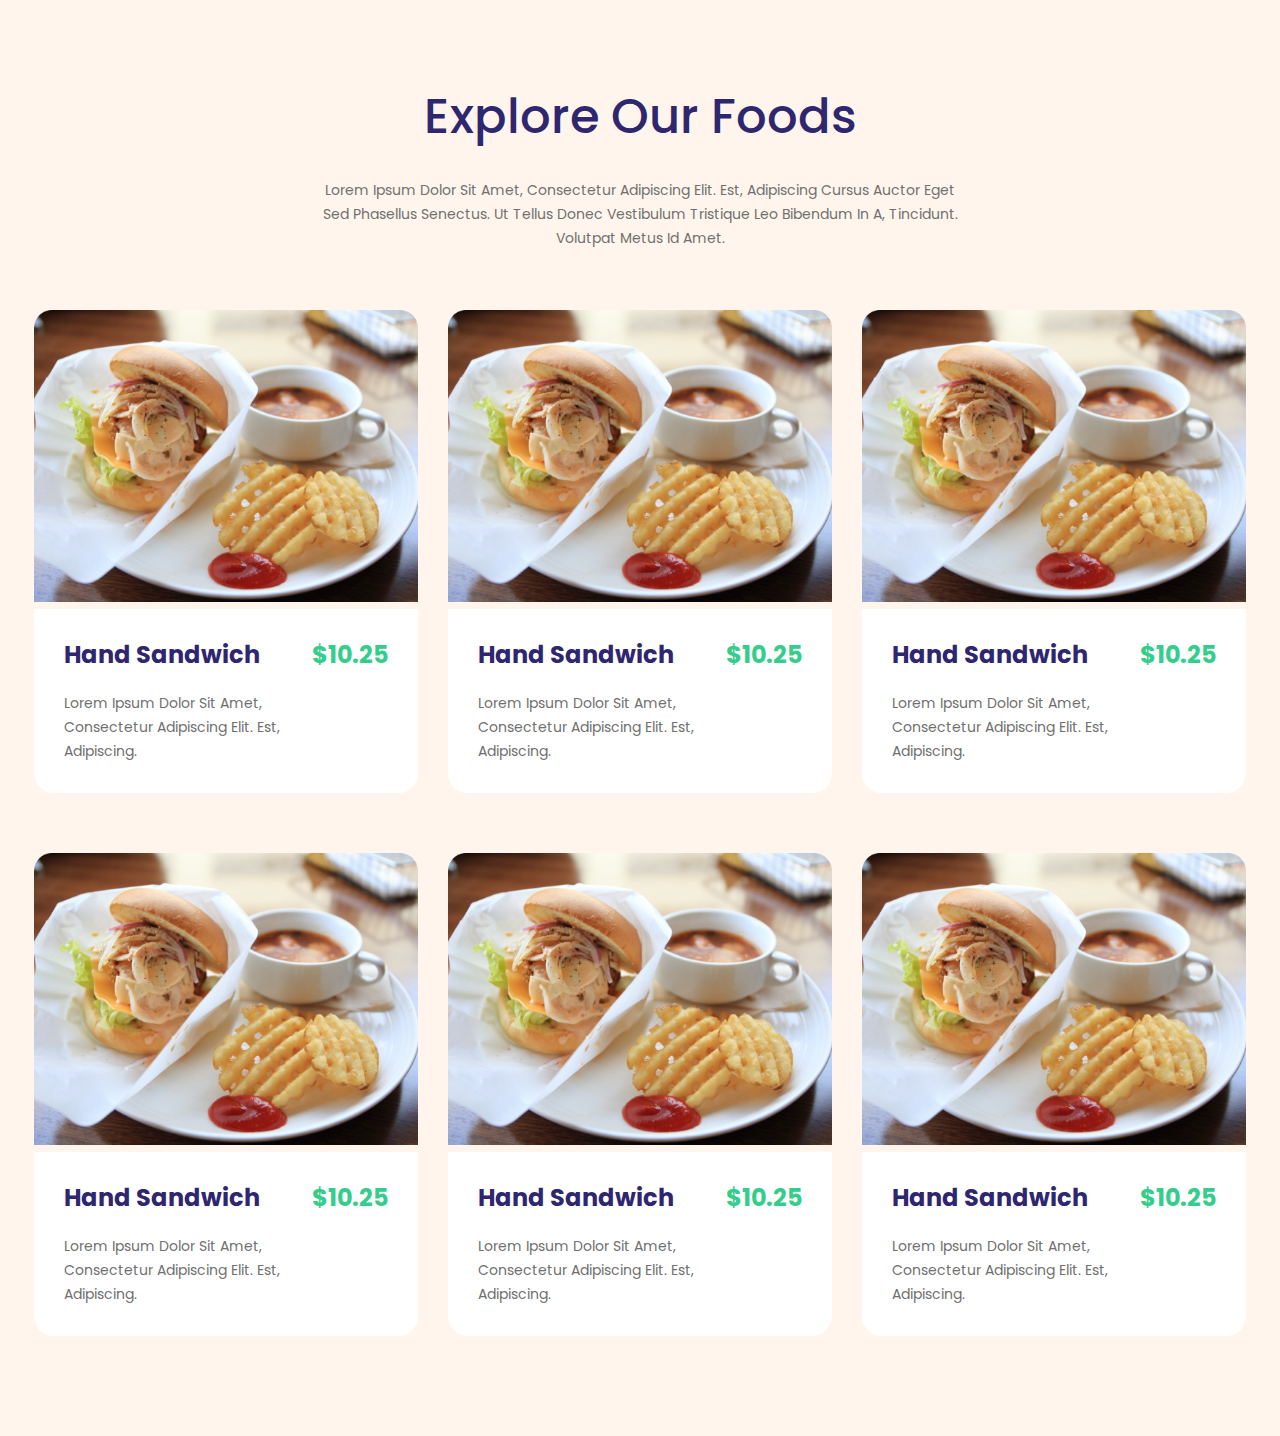
==== commit 34a8d55d: "second" ====
--- a/index.html
+++ b/index.html
@@ -138,18 +138,159 @@
        </div>
    </div>
 
+   <!-- Services -->
    <div class="services">
        <div class="container">
            <div class="services-info">
                <h2 class="section-title">
                 Our Services
                </h2>
-               <p class="section-org">
+               <p class="section-prg">
                 Lorem ipsum dolor sit amet, consectetur adipiscing elit. Est, adipiscing cursus auctor eget sed phasellus senectus. Ut tellus donec vestibulum tristique leo bibendum in a, tincidunt. Volutpat metus id amet, nam hac magna accumsan. Nascetur ac tortor purus ultrices morbi tellus. Lorem ipsum dolor sit amet, consectetur adipiscing elit. Est, adipiscing cursus auctor eget sed.
                </p>
            </div>
+           <div class="row">
+               <div class="col-60">
+                   <div class="col row">
+                        <svg width="390" height="380" viewBox="0 0 390 380" fill="none" xmlns="http://www.w3.org/2000/svg">
+                            <rect width="390" height="380" fill="#FFEDDE"/>
+                            <path d="M120.385 283.365C119.662 282.642 118.66 282.227 117.637 282.227C116.611 282.227 115.612 282.642 114.889 283.365C114.163 284.088 113.751 285.091 113.751 286.113C113.751 287.135 114.163 288.138 114.889 288.861C115.612 289.584 116.612 290 117.637 290C118.66 290 119.662 289.584 120.385 288.861C121.108 288.138 121.524 287.135 121.524 286.113C121.524 285.091 121.108 284.088 120.385 283.365Z" fill="#35CD8C"/>
+                            <path d="M241.001 255.898C240.279 255.175 239.276 254.759 238.254 254.759C237.232 254.759 236.229 255.175 235.506 255.898C234.783 256.621 234.367 257.624 234.367 258.646C234.367 259.672 234.783 260.671 235.506 261.394C236.229 262.116 237.232 262.533 238.254 262.533C239.276 262.533 240.279 262.117 241.001 261.394C241.724 260.671 242.141 259.672 242.141 258.646C242.141 257.624 241.725 256.621 241.001 255.898Z" fill="#35CD8C"/>
+                            <path d="M282.464 153.817C285.405 150.863 287.227 146.793 287.227 142.305V139.195C287.227 130.194 279.904 122.871 270.902 122.871C261.901 122.871 254.578 130.194 254.578 139.195V142.305C254.578 146.793 256.4 150.864 259.342 153.818C252.962 157.322 248.329 163.626 247.118 171.066H229.314C222.885 171.066 217.654 176.297 217.654 182.727C217.654 184.089 217.891 185.397 218.323 186.613H172.677C173.109 185.397 173.346 184.089 173.346 182.727C173.346 176.297 168.115 171.066 161.686 171.066H143.882C142.671 163.626 138.038 157.321 131.658 153.818C134.6 150.864 136.422 146.793 136.422 142.305V139.195C136.422 130.194 129.099 122.871 120.098 122.871C111.096 122.871 103.773 130.194 103.773 139.195V142.305C103.773 146.793 105.595 150.863 108.536 153.817C101.072 157.916 96 165.853 96 174.953V213.82V218.549C96 230.729 105.909 240.639 118.089 240.639H148.859V277.757C148.859 279.334 149.163 280.841 149.708 282.227H134.349C132.203 282.227 130.462 283.967 130.462 286.113C130.462 288.26 132.203 290 134.349 290H273.364C275.51 290 277.251 288.26 277.251 286.113C277.251 283.967 275.51 282.227 273.364 282.227H241.292C241.837 280.841 242.141 279.334 242.141 277.757V273.287C242.141 271.141 240.4 269.4 238.254 269.4C236.108 269.4 234.367 271.141 234.367 273.287V277.757C234.367 280.221 232.362 282.227 229.897 282.227C227.433 282.227 225.428 280.221 225.428 277.757V228.687C225.428 222.633 230.353 217.707 236.408 217.707H250.691H253.801H287.227V218.549C287.227 226.443 280.805 232.865 272.911 232.865H238.254C236.108 232.865 234.367 234.606 234.367 236.752V242.971C234.367 245.117 236.108 246.857 238.254 246.857C240.4 246.857 242.141 245.117 242.141 242.971V240.639H272.911C285.091 240.639 295 230.729 295 218.549V213.82V174.953C295 165.853 289.928 157.916 282.464 153.817ZM262.352 139.195C262.352 134.48 266.187 130.645 270.902 130.645C275.617 130.645 279.453 134.48 279.453 139.195V142.305C279.453 147.02 275.617 150.855 270.902 150.855C266.187 150.855 262.352 147.02 262.352 142.305V139.195ZM111.547 139.195C111.547 134.48 115.383 130.645 120.098 130.645C124.813 130.645 128.648 134.48 128.648 139.195V142.305C128.648 147.02 124.813 150.855 120.098 150.855C115.383 150.855 111.547 147.02 111.547 142.305V139.195ZM103.773 174.953C103.773 165.952 111.096 158.629 120.098 158.629C129.099 158.629 136.422 165.952 136.422 174.953C136.422 177.099 138.162 178.84 140.309 178.84H161.686C163.829 178.84 165.572 180.583 165.572 182.727C165.572 184.87 163.829 186.613 161.686 186.613H139.051C132.871 186.613 127.22 183.229 124.301 177.781C123.288 175.889 120.932 175.177 119.04 176.191C117.148 177.204 116.436 179.56 117.449 181.452C121.34 188.716 128.549 193.474 136.639 194.269C136.498 194.67 136.422 195.103 136.422 195.553V209.934H103.773V174.953ZM151.729 209.934H144.195V195.553C144.195 195.147 144.133 194.755 144.017 194.387H151.729C150.401 196.675 149.637 199.329 149.637 202.16C149.637 204.991 150.401 207.645 151.729 209.934ZM165.572 277.757C165.572 280.221 163.567 282.227 161.103 282.227C158.638 282.227 156.633 280.221 156.633 277.757V236.752C156.633 234.606 154.892 232.865 152.746 232.865H118.089C110.195 232.865 103.773 226.443 103.773 218.549V217.707H137.199H140.309H154.592C160.647 217.707 165.572 222.633 165.572 228.687V277.757ZM183.84 282.227H172.497C173.043 280.841 173.346 279.334 173.346 277.757V228.687C173.346 224.589 172.021 220.796 169.781 217.707H183.84V282.227ZM199.387 282.227H191.613V217.707H199.387V282.227ZM218.503 282.227H207.16V217.707H221.219C218.98 220.796 217.654 224.589 217.654 228.687V277.757C217.654 279.334 217.957 280.841 218.503 282.227ZM225.816 209.934H165.184C160.897 209.934 157.41 206.446 157.41 202.16C157.41 197.874 160.897 194.387 165.184 194.387H225.816C230.103 194.387 233.59 197.874 233.59 202.16C233.59 206.446 230.103 209.934 225.816 209.934ZM246.805 195.553V209.934H239.271C240.599 207.645 241.363 204.991 241.363 202.16C241.363 199.329 240.599 196.675 239.271 194.387H246.983C246.867 194.755 246.805 195.147 246.805 195.553ZM287.227 209.934H254.578V195.553C254.578 195.103 254.502 194.67 254.361 194.269C262.451 193.474 269.66 188.716 273.551 181.452C274.564 179.56 273.852 177.204 271.96 176.191C270.067 175.177 267.713 175.89 266.699 177.781C263.78 183.229 258.129 186.613 251.949 186.613H229.314C227.171 186.613 225.428 184.87 225.428 182.727C225.428 180.583 227.171 178.84 229.314 178.84H250.691C252.838 178.84 254.578 177.099 254.578 174.953C254.578 165.952 261.901 158.629 270.902 158.629C279.904 158.629 287.227 165.952 287.227 174.953V209.934Z" fill="#35CD8C"/>
+                            <path d="M223.484 91H167.516C161.086 91 155.855 96.2307 155.855 102.66V140.75C155.855 147.179 161.086 152.41 167.516 152.41H181.064L192.751 164.098C193.511 164.857 194.505 165.236 195.5 165.236C196.495 165.236 197.489 164.857 198.248 164.098L209.936 152.41H223.484C229.914 152.41 235.145 147.179 235.145 140.75V102.66C235.145 96.2307 229.914 91 223.484 91ZM227.371 140.75C227.371 142.893 225.628 144.637 223.484 144.637H208.326C207.295 144.637 206.307 145.046 205.578 145.775L195.5 155.853L185.422 145.775C184.693 145.046 183.705 144.637 182.674 144.637H167.516C165.372 144.637 163.629 142.893 163.629 140.75V102.66C163.629 100.517 165.372 98.7734 167.516 98.7734H223.484C225.628 98.7734 227.371 100.517 227.371 102.66V140.75Z" fill="#35CD8C"/>
+                            <path d="M179.98 117.469C179.257 116.742 178.255 116.33 177.232 116.33C176.21 116.33 175.207 116.742 174.485 117.469C173.762 118.192 173.346 119.194 173.346 120.217C173.346 121.239 173.761 122.242 174.485 122.964C175.207 123.687 176.21 124.103 177.232 124.103C178.255 124.103 179.257 123.687 179.98 122.964C180.703 122.242 181.119 121.239 181.119 120.217C181.119 119.194 180.703 118.192 179.98 117.469Z" fill="#35CD8C"/>
+                            <path d="M198.248 117.469C197.525 116.746 196.522 116.33 195.5 116.33C194.478 116.33 193.475 116.746 192.752 117.469C192.029 118.192 191.613 119.194 191.613 120.217C191.613 121.239 192.029 122.242 192.752 122.964C193.475 123.687 194.478 124.103 195.5 124.103C196.522 124.103 197.525 123.687 198.248 122.964C198.97 122.242 199.387 121.239 199.387 120.217C199.387 119.194 198.971 118.192 198.248 117.469Z" fill="#35CD8C"/>
+                            <path d="M216.515 117.469C215.793 116.742 214.79 116.33 213.768 116.33C212.745 116.33 211.743 116.742 211.02 117.469C210.297 118.192 209.881 119.194 209.881 120.217C209.881 121.239 210.296 122.242 211.02 122.964C211.743 123.687 212.745 124.103 213.768 124.103C214.79 124.103 215.793 123.687 216.515 122.964C217.238 122.242 217.654 121.239 217.654 120.217C217.654 119.194 217.238 118.192 216.515 117.469Z" fill="#35CD8C"/>
+                            </svg>
+                            
+                            <svg class="right-arrow" width="398" height="118" viewBox="0 0 398 118" fill="none" xmlns="http://www.w3.org/2000/svg">
+                            <path d="M200.856 17.592H193.872L192.672 21H189.816L195.792 4.296H198.96L204.936 21H202.056L200.856 17.592ZM200.088 15.36L197.376 7.608L194.64 15.36H200.088ZM206.622 14.328C206.622 13 206.894 11.824 207.438 10.8C207.998 9.776 208.75 8.984 209.694 8.424C210.654 7.848 211.718 7.56 212.886 7.56C213.75 7.56 214.598 7.752 215.43 8.136C216.278 8.504 216.95 9 217.446 9.624V3.24H220.206V21H217.446V19.008C216.998 19.648 216.374 20.176 215.574 20.592C214.79 21.008 213.886 21.216 212.862 21.216C211.71 21.216 210.654 20.928 209.694 20.352C208.75 19.76 207.998 18.944 207.438 17.904C206.894 16.848 206.622 15.656 206.622 14.328ZM217.446 14.376C217.446 13.464 217.254 12.672 216.87 12C216.502 11.328 216.014 10.816 215.406 10.464C214.798 10.112 214.142 9.936 213.438 9.936C212.734 9.936 212.078 10.112 211.47 10.464C210.862 10.8 210.366 11.304 209.982 11.976C209.614 12.632 209.43 13.416 209.43 14.328C209.43 15.24 209.614 16.04 209.982 16.728C210.366 17.416 210.862 17.944 211.47 18.312C212.094 18.664 212.75 18.84 213.438 18.84C214.142 18.84 214.798 18.664 215.406 18.312C216.014 17.96 216.502 17.448 216.87 16.776C217.254 16.088 217.446 15.288 217.446 14.376ZM228.912 18.552L232.656 7.776H235.56L230.52 21H227.256L222.24 7.776H225.168L228.912 18.552ZM236.716 14.328C236.716 13 236.988 11.824 237.532 10.8C238.092 9.776 238.844 8.984 239.788 8.424C240.748 7.848 241.804 7.56 242.956 7.56C243.996 7.56 244.9 7.768 245.668 8.184C246.452 8.584 247.076 9.088 247.54 9.696V7.776H250.3V21H247.54V19.032C247.076 19.656 246.444 20.176 245.644 20.592C244.844 21.008 243.932 21.216 242.908 21.216C241.772 21.216 240.732 20.928 239.788 20.352C238.844 19.76 238.092 18.944 237.532 17.904C236.988 16.848 236.716 15.656 236.716 14.328ZM247.54 14.376C247.54 13.464 247.348 12.672 246.964 12C246.596 11.328 246.108 10.816 245.5 10.464C244.892 10.112 244.236 9.936 243.532 9.936C242.828 9.936 242.172 10.112 241.564 10.464C240.956 10.8 240.46 11.304 240.076 11.976C239.708 12.632 239.524 13.416 239.524 14.328C239.524 15.24 239.708 16.04 240.076 16.728C240.46 17.416 240.956 17.944 241.564 18.312C242.188 18.664 242.844 18.84 243.532 18.84C244.236 18.84 244.892 18.664 245.5 18.312C246.108 17.96 246.596 17.448 246.964 16.776C247.348 16.088 247.54 15.288 247.54 14.376ZM260.566 7.56C261.606 7.56 262.534 7.776 263.35 8.208C264.182 8.64 264.83 9.28 265.294 10.128C265.758 10.976 265.99 12 265.99 13.2V21H263.278V13.608C263.278 12.424 262.982 11.52 262.39 10.896C261.798 10.256 260.99 9.936 259.966 9.936C258.942 9.936 258.126 10.256 257.518 10.896C256.926 11.52 256.63 12.424 256.63 13.608V21H253.894V7.776H256.63V9.288C257.078 8.744 257.646 8.32 258.334 8.016C259.038 7.712 259.782 7.56 260.566 7.56ZM268.568 14.376C268.568 13.016 268.84 11.824 269.384 10.8C269.944 9.76 270.712 8.96 271.688 8.4C272.664 7.84 273.784 7.56 275.048 7.56C276.648 7.56 277.968 7.944 279.008 8.712C280.064 9.464 280.776 10.544 281.144 11.952H278.192C277.952 11.296 277.568 10.784 277.04 10.416C276.512 10.048 275.848 9.864 275.048 9.864C273.928 9.864 273.032 10.264 272.36 11.064C271.704 11.848 271.376 12.952 271.376 14.376C271.376 15.8 271.704 16.912 272.36 17.712C273.032 18.512 273.928 18.912 275.048 18.912C276.632 18.912 277.68 18.216 278.192 16.824H281.144C280.76 18.168 280.04 19.24 278.984 20.04C277.928 20.824 276.616 21.216 275.048 21.216C273.784 21.216 272.664 20.936 271.688 20.376C270.712 19.8 269.944 19 269.384 17.976C268.84 16.936 268.568 15.736 268.568 14.376ZM295.99 14.064C295.99 14.56 295.958 15.008 295.894 15.408H285.79C285.87 16.464 286.262 17.312 286.966 17.952C287.67 18.592 288.534 18.912 289.558 18.912C291.03 18.912 292.07 18.296 292.678 17.064H295.63C295.23 18.28 294.502 19.28 293.446 20.064C292.406 20.832 291.11 21.216 289.558 21.216C288.294 21.216 287.158 20.936 286.15 20.376C285.158 19.8 284.374 19 283.798 17.976C283.238 16.936 282.958 15.736 282.958 14.376C282.958 13.016 283.23 11.824 283.774 10.8C284.334 9.76 285.11 8.96 286.102 8.4C287.11 7.84 288.262 7.56 289.558 7.56C290.806 7.56 291.918 7.832 292.894 8.376C293.87 8.92 294.63 9.688 295.174 10.68C295.718 11.656 295.99 12.784 295.99 14.064ZM293.134 13.2C293.118 12.192 292.758 11.384 292.054 10.776C291.35 10.168 290.478 9.864 289.438 9.864C288.494 9.864 287.686 10.168 287.014 10.776C286.342 11.368 285.942 12.176 285.814 13.2H293.134ZM297.771 14.328C297.771 13 298.043 11.824 298.587 10.8C299.147 9.776 299.899 8.984 300.843 8.424C301.803 7.848 302.867 7.56 304.035 7.56C304.899 7.56 305.747 7.752 306.579 8.136C307.427 8.504 308.099 9 308.595 9.624V3.24H311.355V21H308.595V19.008C308.147 19.648 307.523 20.176 306.723 20.592C305.939 21.008 305.035 21.216 304.011 21.216C302.859 21.216 301.803 20.928 300.843 20.352C299.899 19.76 299.147 18.944 298.587 17.904C298.043 16.848 297.771 15.656 297.771 14.328ZM308.595 14.376C308.595 13.464 308.403 12.672 308.019 12C307.651 11.328 307.163 10.816 306.555 10.464C305.947 10.112 305.291 9.936 304.587 9.936C303.883 9.936 303.227 10.112 302.619 10.464C302.011 10.8 301.515 11.304 301.131 11.976C300.763 12.632 300.579 13.416 300.579 14.328C300.579 15.24 300.763 16.04 301.131 16.728C301.515 17.416 302.011 17.944 302.619 18.312C303.243 18.664 303.899 18.84 304.587 18.84C305.291 18.84 305.947 18.664 306.555 18.312C307.163 17.96 307.651 17.448 308.019 16.776C308.403 16.088 308.595 15.288 308.595 14.376ZM331.959 4.32V6.552H327.519V21H324.783V6.552H320.319V4.32H331.959ZM333.818 14.328C333.818 13 334.09 11.824 334.634 10.8C335.194 9.776 335.946 8.984 336.89 8.424C337.85 7.848 338.906 7.56 340.058 7.56C341.098 7.56 342.002 7.768 342.77 8.184C343.554 8.584 344.178 9.088 344.642 9.696V7.776H347.402V21H344.642V19.032C344.178 19.656 343.546 20.176 342.746 20.592C341.946 21.008 341.034 21.216 340.01 21.216C338.874 21.216 337.834 20.928 336.89 20.352C335.946 19.76 335.194 18.944 334.634 17.904C334.09 16.848 333.818 15.656 333.818 14.328ZM344.642 14.376C344.642 13.464 344.45 12.672 344.066 12C343.698 11.328 343.21 10.816 342.602 10.464C341.994 10.112 341.338 9.936 340.634 9.936C339.93 9.936 339.274 10.112 338.666 10.464C338.058 10.8 337.562 11.304 337.178 11.976C336.81 12.632 336.626 13.416 336.626 14.328C336.626 15.24 336.81 16.04 337.178 16.728C337.562 17.416 338.058 17.944 338.666 18.312C339.29 18.664 339.946 18.84 340.634 18.84C341.338 18.84 341.994 18.664 342.602 18.312C343.21 17.96 343.698 17.448 344.066 16.776C344.45 16.088 344.642 15.288 344.642 14.376ZM353.731 9.744C354.195 9.104 354.827 8.584 355.627 8.184C356.443 7.768 357.347 7.56 358.339 7.56C359.507 7.56 360.563 7.84 361.507 8.4C362.451 8.96 363.195 9.76 363.739 10.8C364.283 11.824 364.555 13 364.555 14.328C364.555 15.656 364.283 16.848 363.739 17.904C363.195 18.944 362.443 19.76 361.483 20.352C360.539 20.928 359.491 21.216 358.339 21.216C357.315 21.216 356.403 21.016 355.603 20.616C354.819 20.216 354.195 19.704 353.731 19.08V21H350.995V3.24H353.731V9.744ZM361.771 14.328C361.771 13.416 361.579 12.632 361.195 11.976C360.827 11.304 360.331 10.8 359.707 10.464C359.099 10.112 358.443 9.936 357.739 9.936C357.051 9.936 356.395 10.112 355.771 10.464C355.163 10.816 354.667 11.328 354.283 12C353.915 12.672 353.731 13.464 353.731 14.376C353.731 15.288 353.915 16.088 354.283 16.776C354.667 17.448 355.163 17.96 355.771 18.312C356.395 18.664 357.051 18.84 357.739 18.84C358.443 18.84 359.099 18.664 359.707 18.312C360.331 17.944 360.827 17.416 361.195 16.728C361.579 16.04 361.771 15.24 361.771 14.328ZM369.997 3.24V21H367.261V3.24H369.997ZM385.709 14.064C385.709 14.56 385.677 15.008 385.613 15.408H375.509C375.589 16.464 375.981 17.312 376.685 17.952C377.389 18.592 378.253 18.912 379.277 18.912C380.749 18.912 381.789 18.296 382.397 17.064H385.349C384.949 18.28 384.221 19.28 383.165 20.064C382.125 20.832 380.829 21.216 379.277 21.216C378.013 21.216 376.877 20.936 375.869 20.376C374.877 19.8 374.093 19 373.517 17.976C372.957 16.936 372.677 15.736 372.677 14.376C372.677 13.016 372.949 11.824 373.493 10.8C374.053 9.76 374.829 8.96 375.821 8.4C376.829 7.84 377.981 7.56 379.277 7.56C380.525 7.56 381.637 7.832 382.613 8.376C383.589 8.92 384.349 9.688 384.893 10.68C385.437 11.656 385.709 12.784 385.709 14.064ZM382.853 13.2C382.837 12.192 382.477 11.384 381.773 10.776C381.069 10.168 380.197 9.864 379.157 9.864C378.213 9.864 377.405 10.168 376.733 10.776C376.061 11.368 375.661 12.176 375.533 13.2H382.853ZM199.728 44.432C200.624 44.592 201.384 45.064 202.008 45.848C202.632 46.632 202.944 47.52 202.944 48.512C202.944 49.36 202.72 50.128 202.272 50.816C201.84 51.488 201.208 52.024 200.376 52.424C199.544 52.808 198.576 53 197.472 53H190.8V36.32H197.16C198.296 36.32 199.272 36.512 200.088 36.896C200.904 37.28 201.52 37.8 201.936 38.456C202.352 39.096 202.56 39.816 202.56 40.616C202.56 41.576 202.304 42.376 201.792 43.016C201.28 43.656 200.592 44.128 199.728 44.432ZM193.536 43.328H196.92C197.816 43.328 198.512 43.128 199.008 42.728C199.52 42.312 199.776 41.72 199.776 40.952C199.776 40.2 199.52 39.616 199.008 39.2C198.512 38.768 197.816 38.552 196.92 38.552H193.536V43.328ZM197.232 50.768C198.16 50.768 198.888 50.544 199.416 50.096C199.944 49.648 200.208 49.024 200.208 48.224C200.208 47.408 199.928 46.76 199.368 46.28C198.808 45.8 198.064 45.56 197.136 45.56H193.536V50.768H197.232ZM211.653 53.216C210.405 53.216 209.277 52.936 208.269 52.376C207.261 51.8 206.469 51 205.893 49.976C205.317 48.936 205.029 47.736 205.029 46.376C205.029 45.032 205.325 43.84 205.917 42.8C206.509 41.76 207.317 40.96 208.341 40.4C209.365 39.84 210.509 39.56 211.773 39.56C213.037 39.56 214.181 39.84 215.205 40.4C216.229 40.96 217.037 41.76 217.629 42.8C218.221 43.84 218.517 45.032 218.517 46.376C218.517 47.72 218.213 48.912 217.605 49.952C216.997 50.992 216.165 51.8 215.109 52.376C214.069 52.936 212.917 53.216 211.653 53.216ZM211.653 50.84C212.357 50.84 213.013 50.672 213.621 50.336C214.245 50 214.749 49.496 215.133 48.824C215.517 48.152 215.709 47.336 215.709 46.376C215.709 45.416 215.525 44.608 215.157 43.952C214.789 43.28 214.301 42.776 213.693 42.44C213.085 42.104 212.429 41.936 211.725 41.936C211.021 41.936 210.365 42.104 209.757 42.44C209.165 42.776 208.693 43.28 208.341 43.952C207.989 44.608 207.813 45.416 207.813 46.376C207.813 47.8 208.173 48.904 208.893 49.688C209.629 50.456 210.549 50.84 211.653 50.84ZM226.958 53.216C225.71 53.216 224.582 52.936 223.574 52.376C222.566 51.8 221.774 51 221.198 49.976C220.622 48.936 220.334 47.736 220.334 46.376C220.334 45.032 220.63 43.84 221.222 42.8C221.814 41.76 222.622 40.96 223.646 40.4C224.67 39.84 225.814 39.56 227.078 39.56C228.342 39.56 229.486 39.84 230.51 40.4C231.534 40.96 232.342 41.76 232.934 42.8C233.526 43.84 233.822 45.032 233.822 46.376C233.822 47.72 233.518 48.912 232.91 49.952C232.302 50.992 231.47 51.8 230.414 52.376C229.374 52.936 228.222 53.216 226.958 53.216ZM226.958 50.84C227.662 50.84 228.318 50.672 228.926 50.336C229.55 50 230.054 49.496 230.438 48.824C230.822 48.152 231.014 47.336 231.014 46.376C231.014 45.416 230.83 44.608 230.462 43.952C230.094 43.28 229.606 42.776 228.998 42.44C228.39 42.104 227.734 41.936 227.03 41.936C226.326 41.936 225.67 42.104 225.062 42.44C224.47 42.776 223.998 43.28 223.646 43.952C223.294 44.608 223.118 45.416 223.118 46.376C223.118 47.8 223.478 48.904 224.198 49.688C224.934 50.456 225.854 50.84 226.958 50.84ZM241.759 46.4L247.855 53H244.159L239.263 47.312V53H236.527V35.24H239.263V45.56L244.063 39.776H247.855L241.759 46.4ZM251.208 38.024C250.712 38.024 250.296 37.856 249.96 37.52C249.624 37.184 249.456 36.768 249.456 36.272C249.456 35.776 249.624 35.36 249.96 35.024C250.296 34.688 250.712 34.52 251.208 34.52C251.688 34.52 252.096 34.688 252.432 35.024C252.768 35.36 252.936 35.776 252.936 36.272C252.936 36.768 252.768 37.184 252.432 37.52C252.096 37.856 251.688 38.024 251.208 38.024ZM252.552 39.776V53H249.816V39.776H252.552ZM262.816 39.56C263.856 39.56 264.784 39.776 265.6 40.208C266.432 40.64 267.08 41.28 267.544 42.128C268.008 42.976 268.24 44 268.24 45.2V53H265.528V45.608C265.528 44.424 265.232 43.52 264.64 42.896C264.048 42.256 263.24 41.936 262.216 41.936C261.192 41.936 260.376 42.256 259.768 42.896C259.176 43.52 258.88 44.424 258.88 45.608V53H256.144V39.776H258.88V41.288C259.328 40.744 259.896 40.32 260.584 40.016C261.288 39.712 262.032 39.56 262.816 39.56ZM277.058 39.56C278.082 39.56 278.986 39.768 279.77 40.184C280.57 40.584 281.194 41.088 281.642 41.696V39.776H284.402V53.216C284.402 54.432 284.146 55.512 283.634 56.456C283.122 57.416 282.378 58.168 281.402 58.712C280.442 59.256 279.29 59.528 277.946 59.528C276.154 59.528 274.666 59.104 273.482 58.256C272.298 57.424 271.626 56.288 271.466 54.848H274.178C274.386 55.536 274.826 56.088 275.498 56.504C276.186 56.936 277.002 57.152 277.946 57.152C279.05 57.152 279.938 56.816 280.61 56.144C281.298 55.472 281.642 54.496 281.642 53.216V51.008C281.178 51.632 280.546 52.16 279.746 52.592C278.962 53.008 278.066 53.216 277.058 53.216C275.906 53.216 274.85 52.928 273.89 52.352C272.946 51.76 272.194 50.944 271.634 49.904C271.09 48.848 270.818 47.656 270.818 46.328C270.818 45 271.09 43.824 271.634 42.8C272.194 41.776 272.946 40.984 273.89 40.424C274.85 39.848 275.906 39.56 277.058 39.56ZM281.642 46.376C281.642 45.464 281.45 44.672 281.066 44C280.698 43.328 280.21 42.816 279.602 42.464C278.994 42.112 278.338 41.936 277.634 41.936C276.93 41.936 276.274 42.112 275.666 42.464C275.058 42.8 274.562 43.304 274.178 43.976C273.81 44.632 273.626 45.416 273.626 46.328C273.626 47.24 273.81 48.04 274.178 48.728C274.562 49.416 275.058 49.944 275.666 50.312C276.29 50.664 276.946 50.84 277.634 50.84C278.338 50.84 278.994 50.664 279.602 50.312C280.21 49.96 280.698 49.448 281.066 48.776C281.45 48.088 281.642 47.288 281.642 46.376Z" fill="#2E266F"/>
+                            <path d="M191.352 88.964H194.768V90H190.078V80.242H191.352V88.964ZM199.467 90.126C198.748 90.126 198.095 89.9627 197.507 89.636C196.928 89.3093 196.471 88.8473 196.135 88.25C195.808 87.6433 195.645 86.9433 195.645 86.15C195.645 85.366 195.813 84.6753 196.149 84.078C196.494 83.4713 196.961 83.0093 197.549 82.692C198.137 82.3653 198.795 82.202 199.523 82.202C200.251 82.202 200.909 82.3653 201.497 82.692C202.085 83.0093 202.547 83.4667 202.883 84.064C203.228 84.6613 203.401 85.3567 203.401 86.15C203.401 86.9433 203.224 87.6433 202.869 88.25C202.524 88.8473 202.052 89.3093 201.455 89.636C200.858 89.9627 200.195 90.126 199.467 90.126ZM199.467 89.006C199.924 89.006 200.354 88.8987 200.755 88.684C201.156 88.4693 201.478 88.1473 201.721 87.718C201.973 87.2887 202.099 86.766 202.099 86.15C202.099 85.534 201.978 85.0113 201.735 84.582C201.492 84.1527 201.175 83.8353 200.783 83.63C200.391 83.4153 199.966 83.308 199.509 83.308C199.042 83.308 198.613 83.4153 198.221 83.63C197.838 83.8353 197.53 84.1527 197.297 84.582C197.064 85.0113 196.947 85.534 196.947 86.15C196.947 86.7753 197.059 87.3027 197.283 87.732C197.516 88.1613 197.824 88.4833 198.207 88.698C198.59 88.9033 199.01 89.006 199.467 89.006ZM206.35 83.574C206.574 83.1353 206.891 82.7947 207.302 82.552C207.722 82.3093 208.231 82.188 208.828 82.188V83.504H208.492C207.064 83.504 206.35 84.2787 206.35 85.828V90H205.076V82.328H206.35V83.574ZM217.299 85.87C217.299 86.1127 217.285 86.3693 217.257 86.64H211.125C211.171 87.396 211.428 87.9887 211.895 88.418C212.371 88.838 212.945 89.048 213.617 89.048C214.167 89.048 214.625 88.922 214.989 88.67C215.362 88.4087 215.623 88.0633 215.773 87.634H217.145C216.939 88.3713 216.529 88.9733 215.913 89.44C215.297 89.8973 214.531 90.126 213.617 90.126C212.889 90.126 212.235 89.9627 211.657 89.636C211.087 89.3093 210.639 88.8473 210.313 88.25C209.986 87.6433 209.823 86.9433 209.823 86.15C209.823 85.3567 209.981 84.6613 210.299 84.064C210.616 83.4667 211.059 83.0093 211.629 82.692C212.207 82.3653 212.87 82.202 213.617 82.202C214.345 82.202 214.989 82.3607 215.549 82.678C216.109 82.9953 216.538 83.434 216.837 83.994C217.145 84.5447 217.299 85.17 217.299 85.87ZM215.983 85.604C215.983 85.1187 215.875 84.7033 215.661 84.358C215.446 84.0033 215.152 83.7373 214.779 83.56C214.415 83.3733 214.009 83.28 213.561 83.28C212.917 83.28 212.366 83.4853 211.909 83.896C211.461 84.3067 211.204 84.876 211.139 85.604H215.983ZM228.206 82.188C228.804 82.188 229.336 82.314 229.802 82.566C230.269 82.8087 230.638 83.1773 230.908 83.672C231.179 84.1667 231.314 84.7687 231.314 85.478V90H230.054V85.66C230.054 84.8947 229.863 84.3113 229.48 83.91C229.107 83.4993 228.598 83.294 227.954 83.294C227.292 83.294 226.764 83.5087 226.372 83.938C225.98 84.358 225.784 84.9693 225.784 85.772V90H224.524V85.66C224.524 84.8947 224.333 84.3113 223.95 83.91C223.577 83.4993 223.068 83.294 222.424 83.294C221.762 83.294 221.234 83.5087 220.842 83.938C220.45 84.358 220.254 84.9693 220.254 85.772V90H218.98V82.328H220.254V83.434C220.506 83.0327 220.842 82.7247 221.262 82.51C221.692 82.2953 222.163 82.188 222.676 82.188C223.32 82.188 223.89 82.3327 224.384 82.622C224.879 82.9113 225.248 83.336 225.49 83.896C225.705 83.3547 226.06 82.9347 226.554 82.636C227.049 82.3373 227.6 82.188 228.206 82.188ZM238.411 80.242V90H237.137V80.242H238.411ZM241.856 83.742C242.108 83.3033 242.481 82.9393 242.976 82.65C243.48 82.3513 244.063 82.202 244.726 82.202C245.407 82.202 246.023 82.3653 246.574 82.692C247.134 83.0187 247.573 83.4807 247.89 84.078C248.207 84.666 248.366 85.352 248.366 86.136C248.366 86.9107 248.207 87.6013 247.89 88.208C247.573 88.8147 247.134 89.286 246.574 89.622C246.023 89.958 245.407 90.126 244.726 90.126C244.073 90.126 243.494 89.9813 242.99 89.692C242.495 89.3933 242.117 89.0247 241.856 88.586V93.64H240.582V82.328H241.856V83.742ZM247.064 86.136C247.064 85.5573 246.947 85.0533 246.714 84.624C246.481 84.1947 246.163 83.868 245.762 83.644C245.37 83.42 244.936 83.308 244.46 83.308C243.993 83.308 243.559 83.4247 243.158 83.658C242.766 83.882 242.449 84.2133 242.206 84.652C241.973 85.0813 241.856 85.5807 241.856 86.15C241.856 86.7287 241.973 87.2373 242.206 87.676C242.449 88.1053 242.766 88.4367 243.158 88.67C243.559 88.894 243.993 89.006 244.46 89.006C244.936 89.006 245.37 88.894 245.762 88.67C246.163 88.4367 246.481 88.1053 246.714 87.676C246.947 87.2373 247.064 86.724 247.064 86.136ZM252.759 90.126C252.171 90.126 251.644 90.028 251.177 89.832C250.71 89.6267 250.342 89.3467 250.071 88.992C249.8 88.628 249.651 88.2127 249.623 87.746H250.939C250.976 88.1287 251.154 88.4413 251.471 88.684C251.798 88.9267 252.222 89.048 252.745 89.048C253.23 89.048 253.613 88.9407 253.893 88.726C254.173 88.5113 254.313 88.2407 254.313 87.914C254.313 87.578 254.164 87.3307 253.865 87.172C253.566 87.004 253.104 86.8407 252.479 86.682C251.91 86.5327 251.443 86.3833 251.079 86.234C250.724 86.0753 250.416 85.8467 250.155 85.548C249.903 85.24 249.777 84.8387 249.777 84.344C249.777 83.952 249.894 83.5927 250.127 83.266C250.36 82.9393 250.692 82.6827 251.121 82.496C251.55 82.3 252.04 82.202 252.591 82.202C253.44 82.202 254.126 82.4167 254.649 82.846C255.172 83.2753 255.452 83.8633 255.489 84.61H254.215C254.187 84.2087 254.024 83.8867 253.725 83.644C253.436 83.4013 253.044 83.28 252.549 83.28C252.092 83.28 251.728 83.378 251.457 83.574C251.186 83.77 251.051 84.0267 251.051 84.344C251.051 84.596 251.13 84.806 251.289 84.974C251.457 85.1327 251.662 85.2633 251.905 85.366C252.157 85.4593 252.502 85.5667 252.941 85.688C253.492 85.8373 253.94 85.9867 254.285 86.136C254.63 86.276 254.924 86.4907 255.167 86.78C255.419 87.0693 255.55 87.4473 255.559 87.914C255.559 88.334 255.442 88.712 255.209 89.048C254.976 89.384 254.644 89.65 254.215 89.846C253.795 90.0327 253.31 90.126 252.759 90.126ZM264.161 82.328V90H262.887V88.866C262.645 89.258 262.304 89.566 261.865 89.79C261.436 90.0047 260.96 90.112 260.437 90.112C259.84 90.112 259.303 89.9907 258.827 89.748C258.351 89.496 257.973 89.1227 257.693 88.628C257.423 88.1333 257.287 87.5313 257.287 86.822V82.328H258.547V86.654C258.547 87.41 258.739 87.9933 259.121 88.404C259.504 88.8053 260.027 89.006 260.689 89.006C261.371 89.006 261.907 88.796 262.299 88.376C262.691 87.956 262.887 87.3447 262.887 86.542V82.328H264.161ZM275.538 82.188C276.136 82.188 276.668 82.314 277.134 82.566C277.601 82.8087 277.97 83.1773 278.24 83.672C278.511 84.1667 278.646 84.7687 278.646 85.478V90H277.386V85.66C277.386 84.8947 277.195 84.3113 276.812 83.91C276.439 83.4993 275.93 83.294 275.286 83.294C274.624 83.294 274.096 83.5087 273.704 83.938C273.312 84.358 273.116 84.9693 273.116 85.772V90H271.856V85.66C271.856 84.8947 271.665 84.3113 271.282 83.91C270.909 83.4993 270.4 83.294 269.756 83.294C269.094 83.294 268.566 83.5087 268.174 83.938C267.782 84.358 267.586 84.9693 267.586 85.772V90H266.312V82.328H267.586V83.434C267.838 83.0327 268.174 82.7247 268.594 82.51C269.024 82.2953 269.495 82.188 270.008 82.188C270.652 82.188 271.222 82.3327 271.716 82.622C272.211 82.9113 272.58 83.336 272.822 83.896C273.037 83.3547 273.392 82.9347 273.886 82.636C274.381 82.3373 274.932 82.188 275.538 82.188ZM287.507 80.242C288.571 80.242 289.49 80.4427 290.265 80.844C291.049 81.236 291.646 81.8007 292.057 82.538C292.477 83.2753 292.687 84.1433 292.687 85.142C292.687 86.1407 292.477 87.0087 292.057 87.746C291.646 88.474 291.049 89.034 290.265 89.426C289.49 89.8087 288.571 90 287.507 90H284.469V80.242H287.507ZM287.507 88.95C288.767 88.95 289.728 88.6187 290.391 87.956C291.053 87.284 291.385 86.346 291.385 85.142C291.385 83.9287 291.049 82.9813 290.377 82.3C289.714 81.6187 288.757 81.278 287.507 81.278H285.743V88.95H287.507ZM297.713 90.126C296.994 90.126 296.341 89.9627 295.753 89.636C295.174 89.3093 294.717 88.8473 294.381 88.25C294.054 87.6433 293.891 86.9433 293.891 86.15C293.891 85.366 294.059 84.6753 294.395 84.078C294.74 83.4713 295.207 83.0093 295.795 82.692C296.383 82.3653 297.041 82.202 297.769 82.202C298.497 82.202 299.155 82.3653 299.743 82.692C300.331 83.0093 300.793 83.4667 301.129 84.064C301.474 84.6613 301.647 85.3567 301.647 86.15C301.647 86.9433 301.47 87.6433 301.115 88.25C300.77 88.8473 300.298 89.3093 299.701 89.636C299.104 89.9627 298.441 90.126 297.713 90.126ZM297.713 89.006C298.17 89.006 298.6 88.8987 299.001 88.684C299.402 88.4693 299.724 88.1473 299.967 87.718C300.219 87.2887 300.345 86.766 300.345 86.15C300.345 85.534 300.224 85.0113 299.981 84.582C299.738 84.1527 299.421 83.8353 299.029 83.63C298.637 83.4153 298.212 83.308 297.755 83.308C297.288 83.308 296.859 83.4153 296.467 83.63C296.084 83.8353 295.776 84.1527 295.543 84.582C295.31 85.0113 295.193 85.534 295.193 86.15C295.193 86.7753 295.305 87.3027 295.529 87.732C295.762 88.1613 296.07 88.4833 296.453 88.698C296.836 88.9033 297.256 89.006 297.713 89.006ZM304.596 79.64V90H303.322V79.64H304.596ZM310.113 90.126C309.395 90.126 308.741 89.9627 308.153 89.636C307.575 89.3093 307.117 88.8473 306.781 88.25C306.455 87.6433 306.291 86.9433 306.291 86.15C306.291 85.366 306.459 84.6753 306.795 84.078C307.141 83.4713 307.607 83.0093 308.195 82.692C308.783 82.3653 309.441 82.202 310.169 82.202C310.897 82.202 311.555 82.3653 312.143 82.692C312.731 83.0093 313.193 83.4667 313.529 84.064C313.875 84.6613 314.047 85.3567 314.047 86.15C314.047 86.9433 313.87 87.6433 313.515 88.25C313.17 88.8473 312.699 89.3093 312.101 89.636C311.504 89.9627 310.841 90.126 310.113 90.126ZM310.113 89.006C310.571 89.006 311 88.8987 311.401 88.684C311.803 88.4693 312.125 88.1473 312.367 87.718C312.619 87.2887 312.745 86.766 312.745 86.15C312.745 85.534 312.624 85.0113 312.381 84.582C312.139 84.1527 311.821 83.8353 311.429 83.63C311.037 83.4153 310.613 83.308 310.155 83.308C309.689 83.308 309.259 83.4153 308.867 83.63C308.485 83.8353 308.177 84.1527 307.943 84.582C307.71 85.0113 307.593 85.534 307.593 86.15C307.593 86.7753 307.705 87.3027 307.929 87.732C308.163 88.1613 308.471 88.4833 308.853 88.698C309.236 88.9033 309.656 89.006 310.113 89.006ZM316.997 83.574C317.221 83.1353 317.538 82.7947 317.949 82.552C318.369 82.3093 318.877 82.188 319.475 82.188V83.504H319.139C317.711 83.504 316.997 84.2787 316.997 85.828V90H315.723V82.328H316.997V83.574ZM327.772 90.098C327.128 90.098 326.549 89.986 326.036 89.762C325.532 89.5287 325.135 89.2113 324.846 88.81C324.556 88.3993 324.407 87.928 324.398 87.396H325.756C325.802 87.8533 325.989 88.2407 326.316 88.558C326.652 88.866 327.137 89.02 327.772 89.02C328.378 89.02 328.854 88.8707 329.2 88.572C329.554 88.264 329.732 87.872 329.732 87.396C329.732 87.0227 329.629 86.7193 329.424 86.486C329.218 86.2527 328.962 86.0753 328.654 85.954C328.346 85.8327 327.93 85.702 327.408 85.562C326.764 85.394 326.246 85.226 325.854 85.058C325.471 84.89 325.14 84.6287 324.86 84.274C324.589 83.91 324.454 83.4247 324.454 82.818C324.454 82.286 324.589 81.8147 324.86 81.404C325.13 80.9933 325.508 80.676 325.994 80.452C326.488 80.228 327.053 80.116 327.688 80.116C328.602 80.116 329.349 80.3447 329.928 80.802C330.516 81.2593 330.847 81.866 330.922 82.622H329.522C329.475 82.2487 329.279 81.922 328.934 81.642C328.588 81.3527 328.131 81.208 327.562 81.208C327.03 81.208 326.596 81.348 326.26 81.628C325.924 81.8987 325.756 82.2813 325.756 82.776C325.756 83.1307 325.854 83.42 326.05 83.644C326.255 83.868 326.502 84.0407 326.792 84.162C327.09 84.274 327.506 84.4047 328.038 84.554C328.682 84.7313 329.2 84.9087 329.592 85.086C329.984 85.254 330.32 85.52 330.6 85.884C330.88 86.2387 331.02 86.724 331.02 87.34C331.02 87.816 330.894 88.264 330.642 88.684C330.39 89.104 330.016 89.4447 329.522 89.706C329.027 89.9673 328.444 90.098 327.772 90.098ZM333.552 81.082C333.31 81.082 333.104 80.998 332.936 80.83C332.768 80.662 332.684 80.4567 332.684 80.214C332.684 79.9713 332.768 79.766 332.936 79.598C333.104 79.43 333.31 79.346 333.552 79.346C333.786 79.346 333.982 79.43 334.14 79.598C334.308 79.766 334.392 79.9713 334.392 80.214C334.392 80.4567 334.308 80.662 334.14 80.83C333.982 80.998 333.786 81.082 333.552 81.082ZM334.168 82.328V90H332.894V82.328H334.168ZM337.894 83.378V87.9C337.894 88.2733 337.973 88.5393 338.132 88.698C338.29 88.8473 338.566 88.922 338.958 88.922H339.896V90H338.748C338.038 90 337.506 89.8367 337.152 89.51C336.797 89.1833 336.62 88.6467 336.62 87.9V83.378H335.626V82.328H336.62V80.396H337.894V82.328H339.896V83.378H337.894ZM350.94 87.83H346.684L345.9 90H344.556L348.084 80.298H349.554L353.068 90H351.724L350.94 87.83ZM350.576 86.794L348.812 81.866L347.048 86.794H350.576ZM363.831 82.188C364.429 82.188 364.961 82.314 365.427 82.566C365.894 82.8087 366.263 83.1773 366.533 83.672C366.804 84.1667 366.939 84.7687 366.939 85.478V90H365.679V85.66C365.679 84.8947 365.488 84.3113 365.105 83.91C364.732 83.4993 364.223 83.294 363.579 83.294C362.917 83.294 362.389 83.5087 361.997 83.938C361.605 84.358 361.409 84.9693 361.409 85.772V90H360.149V85.66C360.149 84.8947 359.958 84.3113 359.575 83.91C359.202 83.4993 358.693 83.294 358.049 83.294C357.387 83.294 356.859 83.5087 356.467 83.938C356.075 84.358 355.879 84.9693 355.879 85.772V90H354.605V82.328H355.879V83.434C356.131 83.0327 356.467 82.7247 356.887 82.51C357.317 82.2953 357.788 82.188 358.301 82.188C358.945 82.188 359.515 82.3327 360.009 82.622C360.504 82.9113 360.873 83.336 361.115 83.896C361.33 83.3547 361.685 82.9347 362.179 82.636C362.674 82.3373 363.225 82.188 363.831 82.188ZM376.029 85.87C376.029 86.1127 376.015 86.3693 375.987 86.64H369.855C369.902 87.396 370.159 87.9887 370.625 88.418C371.101 88.838 371.675 89.048 372.347 89.048C372.898 89.048 373.355 88.922 373.719 88.67C374.093 88.4087 374.354 88.0633 374.503 87.634H375.875C375.67 88.3713 375.259 88.9733 374.643 89.44C374.027 89.8973 373.262 90.126 372.347 90.126C371.619 90.126 370.966 89.9627 370.387 89.636C369.818 89.3093 369.37 88.8473 369.043 88.25C368.717 87.6433 368.553 86.9433 368.553 86.15C368.553 85.3567 368.712 84.6613 369.029 84.064C369.347 83.4667 369.79 83.0093 370.359 82.692C370.938 82.3653 371.601 82.202 372.347 82.202C373.075 82.202 373.719 82.3607 374.279 82.678C374.839 82.9953 375.269 83.434 375.567 83.994C375.875 84.5447 376.029 85.17 376.029 85.87ZM374.713 85.604C374.713 85.1187 374.606 84.7033 374.391 84.358C374.177 84.0033 373.883 83.7373 373.509 83.56C373.145 83.3733 372.739 83.28 372.291 83.28C371.647 83.28 371.097 83.4853 370.639 83.896C370.191 84.3067 369.935 84.876 369.869 85.604H374.713ZM379.265 83.378V87.9C379.265 88.2733 379.344 88.5393 379.503 88.698C379.661 88.8473 379.937 88.922 380.329 88.922H381.267V90H380.119C379.409 90 378.877 89.8367 378.523 89.51C378.168 89.1833 377.991 88.6467 377.991 87.9V83.378H376.997V82.328H377.991V80.396H379.265V82.328H381.267V83.378H379.265ZM384.126 88.236L382.558 92.002H381.704L382.726 88.236H384.126ZM189.602 109.114C189.602 108.162 189.817 107.308 190.246 106.552C190.675 105.787 191.259 105.189 191.996 104.76C192.743 104.331 193.569 104.116 194.474 104.116C195.538 104.116 196.467 104.373 197.26 104.886C198.053 105.399 198.632 106.127 198.996 107.07H197.47C197.199 106.482 196.807 106.029 196.294 105.712C195.79 105.395 195.183 105.236 194.474 105.236C193.793 105.236 193.181 105.395 192.64 105.712C192.099 106.029 191.674 106.482 191.366 107.07C191.058 107.649 190.904 108.33 190.904 109.114C190.904 109.889 191.058 110.57 191.366 111.158C191.674 111.737 192.099 112.185 192.64 112.502C193.181 112.819 193.793 112.978 194.474 112.978C195.183 112.978 195.79 112.824 196.294 112.516C196.807 112.199 197.199 111.746 197.47 111.158H198.996C198.632 112.091 198.053 112.815 197.26 113.328C196.467 113.832 195.538 114.084 194.474 114.084C193.569 114.084 192.743 113.874 191.996 113.454C191.259 113.025 190.675 112.432 190.246 111.676C189.817 110.92 189.602 110.066 189.602 109.114ZM204.238 114.126C203.52 114.126 202.866 113.963 202.278 113.636C201.7 113.309 201.242 112.847 200.906 112.25C200.58 111.643 200.416 110.943 200.416 110.15C200.416 109.366 200.584 108.675 200.92 108.078C201.266 107.471 201.732 107.009 202.32 106.692C202.908 106.365 203.566 106.202 204.294 106.202C205.022 106.202 205.68 106.365 206.268 106.692C206.856 107.009 207.318 107.467 207.654 108.064C208 108.661 208.172 109.357 208.172 110.15C208.172 110.943 207.995 111.643 207.64 112.25C207.295 112.847 206.824 113.309 206.226 113.636C205.629 113.963 204.966 114.126 204.238 114.126ZM204.238 113.006C204.696 113.006 205.125 112.899 205.526 112.684C205.928 112.469 206.25 112.147 206.492 111.718C206.744 111.289 206.87 110.766 206.87 110.15C206.87 109.534 206.749 109.011 206.506 108.582C206.264 108.153 205.946 107.835 205.554 107.63C205.162 107.415 204.738 107.308 204.28 107.308C203.814 107.308 203.384 107.415 202.992 107.63C202.61 107.835 202.302 108.153 202.068 108.582C201.835 109.011 201.718 109.534 201.718 110.15C201.718 110.775 201.83 111.303 202.054 111.732C202.288 112.161 202.596 112.483 202.978 112.698C203.361 112.903 203.781 113.006 204.238 113.006ZM213.586 106.188C214.519 106.188 215.275 106.473 215.854 107.042C216.432 107.602 216.722 108.414 216.722 109.478V114H215.462V109.66C215.462 108.895 215.27 108.311 214.888 107.91C214.505 107.499 213.982 107.294 213.32 107.294C212.648 107.294 212.111 107.504 211.71 107.924C211.318 108.344 211.122 108.955 211.122 109.758V114H209.848V106.328H211.122V107.42C211.374 107.028 211.714 106.725 212.144 106.51C212.582 106.295 213.063 106.188 213.586 106.188ZM221.519 114.126C220.931 114.126 220.403 114.028 219.937 113.832C219.47 113.627 219.101 113.347 218.831 112.992C218.56 112.628 218.411 112.213 218.383 111.746H219.699C219.736 112.129 219.913 112.441 220.231 112.684C220.557 112.927 220.982 113.048 221.505 113.048C221.99 113.048 222.373 112.941 222.653 112.726C222.933 112.511 223.073 112.241 223.073 111.914C223.073 111.578 222.923 111.331 222.625 111.172C222.326 111.004 221.864 110.841 221.239 110.682C220.669 110.533 220.203 110.383 219.839 110.234C219.484 110.075 219.176 109.847 218.915 109.548C218.663 109.24 218.537 108.839 218.537 108.344C218.537 107.952 218.653 107.593 218.887 107.266C219.12 106.939 219.451 106.683 219.881 106.496C220.31 106.3 220.8 106.202 221.351 106.202C222.2 106.202 222.886 106.417 223.409 106.846C223.931 107.275 224.211 107.863 224.249 108.61H222.975C222.947 108.209 222.783 107.887 222.485 107.644C222.195 107.401 221.803 107.28 221.309 107.28C220.851 107.28 220.487 107.378 220.217 107.574C219.946 107.77 219.811 108.027 219.811 108.344C219.811 108.596 219.89 108.806 220.049 108.974C220.217 109.133 220.422 109.263 220.665 109.366C220.917 109.459 221.262 109.567 221.701 109.688C222.251 109.837 222.699 109.987 223.045 110.136C223.39 110.276 223.684 110.491 223.927 110.78C224.179 111.069 224.309 111.447 224.319 111.914C224.319 112.334 224.202 112.712 223.969 113.048C223.735 113.384 223.404 113.65 222.975 113.846C222.555 114.033 222.069 114.126 221.519 114.126ZM233.117 109.87C233.117 110.113 233.103 110.369 233.075 110.64H226.943C226.99 111.396 227.246 111.989 227.713 112.418C228.189 112.838 228.763 113.048 229.435 113.048C229.986 113.048 230.443 112.922 230.807 112.67C231.18 112.409 231.442 112.063 231.591 111.634H232.963C232.758 112.371 232.347 112.973 231.731 113.44C231.115 113.897 230.35 114.126 229.435 114.126C228.707 114.126 228.054 113.963 227.475 113.636C226.906 113.309 226.458 112.847 226.131 112.25C225.804 111.643 225.641 110.943 225.641 110.15C225.641 109.357 225.8 108.661 226.117 108.064C226.434 107.467 226.878 107.009 227.447 106.692C228.026 106.365 228.688 106.202 229.435 106.202C230.163 106.202 230.807 106.361 231.367 106.678C231.927 106.995 232.356 107.434 232.655 107.994C232.963 108.545 233.117 109.17 233.117 109.87ZM231.801 109.604C231.801 109.119 231.694 108.703 231.479 108.358C231.264 108.003 230.97 107.737 230.597 107.56C230.233 107.373 229.827 107.28 229.379 107.28C228.735 107.28 228.184 107.485 227.727 107.896C227.279 108.307 227.022 108.876 226.957 109.604H231.801ZM234.323 110.15C234.323 109.357 234.481 108.666 234.799 108.078C235.116 107.481 235.555 107.019 236.115 106.692C236.684 106.365 237.333 106.202 238.061 106.202C239.003 106.202 239.778 106.431 240.385 106.888C241.001 107.345 241.407 107.98 241.603 108.792H240.231C240.1 108.325 239.843 107.957 239.461 107.686C239.087 107.415 238.621 107.28 238.061 107.28C237.333 107.28 236.745 107.532 236.297 108.036C235.849 108.531 235.625 109.235 235.625 110.15C235.625 111.074 235.849 111.788 236.297 112.292C236.745 112.796 237.333 113.048 238.061 113.048C238.621 113.048 239.087 112.917 239.461 112.656C239.834 112.395 240.091 112.021 240.231 111.536H241.603C241.397 112.32 240.987 112.95 240.371 113.426C239.755 113.893 238.985 114.126 238.061 114.126C237.333 114.126 236.684 113.963 236.115 113.636C235.555 113.309 235.116 112.847 234.799 112.25C234.481 111.653 234.323 110.953 234.323 110.15ZM244.857 107.378V111.9C244.857 112.273 244.936 112.539 245.095 112.698C245.253 112.847 245.529 112.922 245.921 112.922H246.859V114H245.711C245.001 114 244.469 113.837 244.115 113.51C243.76 113.183 243.583 112.647 243.583 111.9V107.378H242.589V106.328H243.583V104.396H244.857V106.328H246.859V107.378H244.857ZM255.402 109.87C255.402 110.113 255.388 110.369 255.36 110.64H249.228C249.275 111.396 249.532 111.989 249.998 112.418C250.474 112.838 251.048 113.048 251.72 113.048C252.271 113.048 252.728 112.922 253.092 112.67C253.466 112.409 253.727 112.063 253.876 111.634H255.248C255.043 112.371 254.632 112.973 254.016 113.44C253.4 113.897 252.635 114.126 251.72 114.126C250.992 114.126 250.339 113.963 249.76 113.636C249.191 113.309 248.743 112.847 248.416 112.25C248.09 111.643 247.926 110.943 247.926 110.15C247.926 109.357 248.085 108.661 248.402 108.064C248.72 107.467 249.163 107.009 249.732 106.692C250.311 106.365 250.974 106.202 251.72 106.202C252.448 106.202 253.092 106.361 253.652 106.678C254.212 106.995 254.642 107.434 254.94 107.994C255.248 108.545 255.402 109.17 255.402 109.87ZM254.086 109.604C254.086 109.119 253.979 108.703 253.764 108.358C253.55 108.003 253.256 107.737 252.882 107.56C252.518 107.373 252.112 107.28 251.664 107.28C251.02 107.28 250.47 107.485 250.012 107.896C249.564 108.307 249.308 108.876 249.242 109.604H254.086ZM258.638 107.378V111.9C258.638 112.273 258.717 112.539 258.876 112.698C259.035 112.847 259.31 112.922 259.702 112.922H260.64V114H259.492C258.783 114 258.251 113.837 257.896 113.51C257.541 113.183 257.364 112.647 257.364 111.9V107.378H256.37V106.328H257.364V104.396H258.638V106.328H260.64V107.378H258.638ZM268.987 106.328V114H267.713V112.866C267.471 113.258 267.13 113.566 266.691 113.79C266.262 114.005 265.786 114.112 265.263 114.112C264.666 114.112 264.129 113.991 263.653 113.748C263.177 113.496 262.799 113.123 262.519 112.628C262.249 112.133 262.113 111.531 262.113 110.822V106.328H263.373V110.654C263.373 111.41 263.565 111.993 263.947 112.404C264.33 112.805 264.853 113.006 265.515 113.006C266.197 113.006 266.733 112.796 267.125 112.376C267.517 111.956 267.713 111.345 267.713 110.542V106.328H268.987ZM272.413 107.574C272.637 107.135 272.954 106.795 273.365 106.552C273.785 106.309 274.293 106.188 274.891 106.188V107.504H274.555C273.127 107.504 272.413 108.279 272.413 109.828V114H271.139V106.328H272.413V107.574ZM285.862 111.83H281.606L280.822 114H279.478L283.006 104.298H284.476L287.99 114H286.646L285.862 111.83ZM285.498 110.794L283.734 105.866L281.97 110.794H285.498ZM289.051 110.136C289.051 109.352 289.21 108.666 289.527 108.078C289.845 107.481 290.279 107.019 290.829 106.692C291.389 106.365 292.015 106.202 292.705 106.202C293.303 106.202 293.858 106.342 294.371 106.622C294.885 106.893 295.277 107.252 295.547 107.7V103.64H296.835V114H295.547V112.558C295.295 113.015 294.922 113.393 294.427 113.692C293.933 113.981 293.354 114.126 292.691 114.126C292.01 114.126 291.389 113.958 290.829 113.622C290.279 113.286 289.845 112.815 289.527 112.208C289.21 111.601 289.051 110.911 289.051 110.136ZM295.547 110.15C295.547 109.571 295.431 109.067 295.197 108.638C294.964 108.209 294.647 107.882 294.245 107.658C293.853 107.425 293.419 107.308 292.943 107.308C292.467 107.308 292.033 107.42 291.641 107.644C291.249 107.868 290.937 108.195 290.703 108.624C290.47 109.053 290.353 109.557 290.353 110.136C290.353 110.724 290.47 111.237 290.703 111.676C290.937 112.105 291.249 112.437 291.641 112.67C292.033 112.894 292.467 113.006 292.943 113.006C293.419 113.006 293.853 112.894 294.245 112.67C294.647 112.437 294.964 112.105 295.197 111.676C295.431 111.237 295.547 110.729 295.547 110.15ZM299.646 105.082C299.403 105.082 299.198 104.998 299.03 104.83C298.862 104.662 298.778 104.457 298.778 104.214C298.778 103.971 298.862 103.766 299.03 103.598C299.198 103.43 299.403 103.346 299.646 103.346C299.879 103.346 300.075 103.43 300.234 103.598C300.402 103.766 300.486 103.971 300.486 104.214C300.486 104.457 300.402 104.662 300.234 104.83C300.075 104.998 299.879 105.082 299.646 105.082ZM300.262 106.328V114H298.988V106.328H300.262ZM303.707 107.742C303.959 107.303 304.333 106.939 304.827 106.65C305.331 106.351 305.915 106.202 306.577 106.202C307.259 106.202 307.875 106.365 308.425 106.692C308.985 107.019 309.424 107.481 309.741 108.078C310.059 108.666 310.217 109.352 310.217 110.136C310.217 110.911 310.059 111.601 309.741 112.208C309.424 112.815 308.985 113.286 308.425 113.622C307.875 113.958 307.259 114.126 306.577 114.126C305.924 114.126 305.345 113.981 304.841 113.692C304.347 113.393 303.969 113.025 303.707 112.586V117.64H302.433V106.328H303.707V107.742ZM308.915 110.136C308.915 109.557 308.799 109.053 308.565 108.624C308.332 108.195 308.015 107.868 307.613 107.644C307.221 107.42 306.787 107.308 306.311 107.308C305.845 107.308 305.411 107.425 305.009 107.658C304.617 107.882 304.3 108.213 304.057 108.652C303.824 109.081 303.707 109.581 303.707 110.15C303.707 110.729 303.824 111.237 304.057 111.676C304.3 112.105 304.617 112.437 305.009 112.67C305.411 112.894 305.845 113.006 306.311 113.006C306.787 113.006 307.221 112.894 307.613 112.67C308.015 112.437 308.332 112.105 308.565 111.676C308.799 111.237 308.915 110.724 308.915 110.136ZM312.552 105.082C312.31 105.082 312.104 104.998 311.936 104.83C311.768 104.662 311.684 104.457 311.684 104.214C311.684 103.971 311.768 103.766 311.936 103.598C312.104 103.43 312.31 103.346 312.552 103.346C312.786 103.346 312.982 103.43 313.14 103.598C313.308 103.766 313.392 103.971 313.392 104.214C313.392 104.457 313.308 104.662 313.14 104.83C312.982 104.998 312.786 105.082 312.552 105.082ZM313.168 106.328V114H311.894V106.328H313.168ZM318.056 114.126C317.468 114.126 316.94 114.028 316.474 113.832C316.007 113.627 315.638 113.347 315.368 112.992C315.097 112.628 314.948 112.213 314.92 111.746H316.236C316.273 112.129 316.45 112.441 316.768 112.684C317.094 112.927 317.519 113.048 318.042 113.048C318.527 113.048 318.91 112.941 319.19 112.726C319.47 112.511 319.61 112.241 319.61 111.914C319.61 111.578 319.46 111.331 319.162 111.172C318.863 111.004 318.401 110.841 317.776 110.682C317.206 110.533 316.74 110.383 316.376 110.234C316.021 110.075 315.713 109.847 315.452 109.548C315.2 109.24 315.074 108.839 315.074 108.344C315.074 107.952 315.19 107.593 315.424 107.266C315.657 106.939 315.988 106.683 316.418 106.496C316.847 106.3 317.337 106.202 317.888 106.202C318.737 106.202 319.423 106.417 319.946 106.846C320.468 107.275 320.748 107.863 320.786 108.61H319.512C319.484 108.209 319.32 107.887 319.022 107.644C318.732 107.401 318.34 107.28 317.846 107.28C317.388 107.28 317.024 107.378 316.754 107.574C316.483 107.77 316.348 108.027 316.348 108.344C316.348 108.596 316.427 108.806 316.586 108.974C316.754 109.133 316.959 109.263 317.202 109.366C317.454 109.459 317.799 109.567 318.238 109.688C318.788 109.837 319.236 109.987 319.582 110.136C319.927 110.276 320.221 110.491 320.464 110.78C320.716 111.069 320.846 111.447 320.856 111.914C320.856 112.334 320.739 112.712 320.506 113.048C320.272 113.384 319.941 113.65 319.512 113.846C319.092 114.033 318.606 114.126 318.056 114.126ZM322.178 110.15C322.178 109.357 322.337 108.666 322.654 108.078C322.972 107.481 323.41 107.019 323.97 106.692C324.54 106.365 325.188 106.202 325.916 106.202C326.859 106.202 327.634 106.431 328.24 106.888C328.856 107.345 329.262 107.98 329.458 108.792H328.086C327.956 108.325 327.699 107.957 327.316 107.686C326.943 107.415 326.476 107.28 325.916 107.28C325.188 107.28 324.6 107.532 324.152 108.036C323.704 108.531 323.48 109.235 323.48 110.15C323.48 111.074 323.704 111.788 324.152 112.292C324.6 112.796 325.188 113.048 325.916 113.048C326.476 113.048 326.943 112.917 327.316 112.656C327.69 112.395 327.946 112.021 328.086 111.536H329.458C329.253 112.32 328.842 112.95 328.226 113.426C327.61 113.893 326.84 114.126 325.916 114.126C325.188 114.126 324.54 113.963 323.97 113.636C323.41 113.309 322.972 112.847 322.654 112.25C322.337 111.653 322.178 110.953 322.178 110.15ZM331.816 105.082C331.573 105.082 331.368 104.998 331.2 104.83C331.032 104.662 330.948 104.457 330.948 104.214C330.948 103.971 331.032 103.766 331.2 103.598C331.368 103.43 331.573 103.346 331.816 103.346C332.049 103.346 332.245 103.43 332.404 103.598C332.572 103.766 332.656 103.971 332.656 104.214C332.656 104.457 332.572 104.662 332.404 104.83C332.245 104.998 332.049 105.082 331.816 105.082ZM332.432 106.328V114H331.158V106.328H332.432ZM338.341 106.188C339.275 106.188 340.031 106.473 340.609 107.042C341.188 107.602 341.477 108.414 341.477 109.478V114H340.217V109.66C340.217 108.895 340.026 108.311 339.643 107.91C339.261 107.499 338.738 107.294 338.075 107.294C337.403 107.294 336.867 107.504 336.465 107.924C336.073 108.344 335.877 108.955 335.877 109.758V114H334.603V106.328H335.877V107.42C336.129 107.028 336.47 106.725 336.899 106.51C337.338 106.295 337.819 106.188 338.341 106.188ZM346.722 106.202C347.385 106.202 347.964 106.347 348.458 106.636C348.962 106.925 349.336 107.289 349.578 107.728V106.328H350.866V114.168C350.866 114.868 350.717 115.489 350.418 116.03C350.12 116.581 349.69 117.01 349.13 117.318C348.58 117.626 347.936 117.78 347.198 117.78C346.19 117.78 345.35 117.542 344.678 117.066C344.006 116.59 343.61 115.941 343.488 115.12H344.748C344.888 115.587 345.178 115.96 345.616 116.24C346.055 116.529 346.582 116.674 347.198 116.674C347.898 116.674 348.468 116.455 348.906 116.016C349.354 115.577 349.578 114.961 349.578 114.168V112.558C349.326 113.006 348.953 113.379 348.458 113.678C347.964 113.977 347.385 114.126 346.722 114.126C346.041 114.126 345.42 113.958 344.86 113.622C344.31 113.286 343.876 112.815 343.558 112.208C343.241 111.601 343.082 110.911 343.082 110.136C343.082 109.352 343.241 108.666 343.558 108.078C343.876 107.481 344.31 107.019 344.86 106.692C345.42 106.365 346.041 106.202 346.722 106.202ZM349.578 110.15C349.578 109.571 349.462 109.067 349.228 108.638C348.995 108.209 348.678 107.882 348.276 107.658C347.884 107.425 347.45 107.308 346.974 107.308C346.498 107.308 346.064 107.42 345.672 107.644C345.28 107.868 344.968 108.195 344.734 108.624C344.501 109.053 344.384 109.557 344.384 110.136C344.384 110.724 344.501 111.237 344.734 111.676C344.968 112.105 345.28 112.437 345.672 112.67C346.064 112.894 346.498 113.006 346.974 113.006C347.45 113.006 347.884 112.894 348.276 112.67C348.678 112.437 348.995 112.105 349.228 111.676C349.462 111.237 349.578 110.729 349.578 110.15ZM358.026 105.278V108.54H361.582V109.59H358.026V112.95H362.002V114H356.752V104.228H362.002V105.278H358.026ZM365.204 103.64V114H363.93V103.64H365.204ZM368.033 105.082C367.79 105.082 367.585 104.998 367.417 104.83C367.249 104.662 367.165 104.457 367.165 104.214C367.165 103.971 367.249 103.766 367.417 103.598C367.585 103.43 367.79 103.346 368.033 103.346C368.266 103.346 368.462 103.43 368.621 103.598C368.789 103.766 368.873 103.971 368.873 104.214C368.873 104.457 368.789 104.662 368.621 104.83C368.462 104.998 368.266 105.082 368.033 105.082ZM368.649 106.328V114H367.375V106.328H368.649ZM372.374 107.378V111.9C372.374 112.273 372.454 112.539 372.612 112.698C372.771 112.847 373.046 112.922 373.438 112.922H374.376V114H373.228C372.519 114 371.987 113.837 371.632 113.51C371.278 113.183 371.1 112.647 371.1 111.9V107.378H370.106V106.328H371.1V104.396H372.374V106.328H374.376V107.378H372.374ZM376.326 114.084C376.083 114.084 375.878 114 375.71 113.832C375.542 113.664 375.458 113.459 375.458 113.216C375.458 112.973 375.542 112.768 375.71 112.6C375.878 112.432 376.083 112.348 376.326 112.348C376.559 112.348 376.755 112.432 376.914 112.6C377.082 112.768 377.166 112.973 377.166 113.216C377.166 113.459 377.082 113.664 376.914 113.832C376.755 114 376.559 114.084 376.326 114.084Z" fill="#707070"/>
+                            <rect x="298" y="43" width="84" height="3" fill="#35CD8C"/>
+                            <path d="M0.292892 43.2929C-0.0976258 43.6834 -0.0976257 44.3166 0.292893 44.7071L6.65686 51.0711C7.04738 51.4616 7.68054 51.4616 8.07108 51.0711C8.46159 50.6806 8.46159 50.0474 8.07108 49.6569L2.41422 44L8.07107 38.3432C8.46159 37.9526 8.46159 37.3195 8.07107 36.9289C7.68054 36.5384 7.04738 36.5384 6.65686 36.9289L0.292892 43.2929ZM183 43L1 43L1 45L183 45L183 43Z" fill="#35CD8C"/>
+                            </svg>
+                            
+                    </div>
+                    <div class="col row">
+                        <svg width="515" class="left-arrow" height="118" viewBox="0 0 515 118" fill="none" xmlns="http://www.w3.org/2000/svg">
+                            <path d="M12.866 4.32V6.552H5.786V11.472H11.306V13.704H5.786V21H3.05V4.32H12.866ZM21.1376 21.216C19.8896 21.216 18.7616 20.936 17.7536 20.376C16.7456 19.8 15.9536 19 15.3776 17.976C14.8016 16.936 14.5136 15.736 14.5136 14.376C14.5136 13.032 14.8096 11.84 15.4016 10.8C15.9936 9.76 16.8016 8.96 17.8256 8.4C18.8496 7.84 19.9936 7.56 21.2576 7.56C22.5216 7.56 23.6656 7.84 24.6896 8.4C25.7136 8.96 26.5216 9.76 27.1136 10.8C27.7056 11.84 28.0016 13.032 28.0016 14.376C28.0016 15.72 27.6976 16.912 27.0896 17.952C26.4816 18.992 25.6496 19.8 24.5936 20.376C23.5536 20.936 22.4016 21.216 21.1376 21.216ZM21.1376 18.84C21.8416 18.84 22.4976 18.672 23.1056 18.336C23.7296 18 24.2336 17.496 24.6176 16.824C25.0016 16.152 25.1936 15.336 25.1936 14.376C25.1936 13.416 25.0096 12.608 24.6416 11.952C24.2736 11.28 23.7856 10.776 23.1776 10.44C22.5696 10.104 21.9136 9.936 21.2096 9.936C20.5056 9.936 19.8496 10.104 19.2416 10.44C18.6496 10.776 18.1776 11.28 17.8256 11.952C17.4736 12.608 17.2976 13.416 17.2976 14.376C17.2976 15.8 17.6576 16.904 18.3776 17.688C19.1136 18.456 20.0336 18.84 21.1376 18.84ZM36.4423 21.216C35.1943 21.216 34.0663 20.936 33.0583 20.376C32.0503 19.8 31.2583 19 30.6823 17.976C30.1063 16.936 29.8183 15.736 29.8183 14.376C29.8183 13.032 30.1143 11.84 30.7063 10.8C31.2983 9.76 32.1063 8.96 33.1303 8.4C34.1543 7.84 35.2983 7.56 36.5623 7.56C37.8263 7.56 38.9703 7.84 39.9943 8.4C41.0183 8.96 41.8263 9.76 42.4183 10.8C43.0103 11.84 43.3063 13.032 43.3063 14.376C43.3063 15.72 43.0023 16.912 42.3943 17.952C41.7863 18.992 40.9543 19.8 39.8983 20.376C38.8583 20.936 37.7063 21.216 36.4423 21.216ZM36.4423 18.84C37.1463 18.84 37.8023 18.672 38.4103 18.336C39.0343 18 39.5383 17.496 39.9223 16.824C40.3063 16.152 40.4983 15.336 40.4983 14.376C40.4983 13.416 40.3143 12.608 39.9463 11.952C39.5783 11.28 39.0903 10.776 38.4823 10.44C37.8743 10.104 37.2183 9.936 36.5143 9.936C35.8103 9.936 35.1543 10.104 34.5463 10.44C33.9543 10.776 33.4823 11.28 33.1303 11.952C32.7783 12.608 32.6023 13.416 32.6023 14.376C32.6023 15.8 32.9623 16.904 33.6823 17.688C34.4183 18.456 35.3383 18.84 36.4423 18.84ZM45.0989 14.328C45.0989 13 45.3709 11.824 45.9149 10.8C46.4749 9.776 47.2269 8.984 48.1709 8.424C49.1309 7.848 50.1949 7.56 51.3629 7.56C52.2269 7.56 53.0749 7.752 53.9069 8.136C54.7549 8.504 55.4269 9 55.9229 9.624V3.24H58.6829V21H55.9229V19.008C55.4749 19.648 54.8509 20.176 54.0509 20.592C53.2669 21.008 52.3629 21.216 51.3389 21.216C50.1869 21.216 49.1309 20.928 48.1709 20.352C47.2269 19.76 46.4749 18.944 45.9149 17.904C45.3709 16.848 45.0989 15.656 45.0989 14.328ZM55.9229 14.376C55.9229 13.464 55.7309 12.672 55.3469 12C54.9789 11.328 54.4909 10.816 53.8829 10.464C53.2749 10.112 52.6189 9.936 51.9149 9.936C51.2109 9.936 50.5549 10.112 49.9469 10.464C49.3389 10.8 48.8429 11.304 48.4589 11.976C48.0909 12.632 47.9069 13.416 47.9069 14.328C47.9069 15.24 48.0909 16.04 48.4589 16.728C48.8429 17.416 49.3389 17.944 49.9469 18.312C50.5709 18.664 51.2269 18.84 51.9149 18.84C52.6189 18.84 53.2749 18.664 53.8829 18.312C54.4909 17.96 54.9789 17.448 55.3469 16.776C55.7309 16.088 55.9229 15.288 55.9229 14.376ZM78.3269 4.32V6.552H71.2469V11.472H76.7669V13.704H71.2469V21H68.5109V4.32H78.3269ZM86.5985 21.216C85.3505 21.216 84.2225 20.936 83.2145 20.376C82.2065 19.8 81.4145 19 80.8385 17.976C80.2625 16.936 79.9745 15.736 79.9745 14.376C79.9745 13.032 80.2705 11.84 80.8625 10.8C81.4545 9.76 82.2625 8.96 83.2865 8.4C84.3105 7.84 85.4545 7.56 86.7185 7.56C87.9825 7.56 89.1265 7.84 90.1505 8.4C91.1745 8.96 91.9825 9.76 92.5745 10.8C93.1665 11.84 93.4625 13.032 93.4625 14.376C93.4625 15.72 93.1585 16.912 92.5505 17.952C91.9425 18.992 91.1105 19.8 90.0545 20.376C89.0145 20.936 87.8625 21.216 86.5985 21.216ZM86.5985 18.84C87.3025 18.84 87.9585 18.672 88.5665 18.336C89.1905 18 89.6945 17.496 90.0785 16.824C90.4625 16.152 90.6545 15.336 90.6545 14.376C90.6545 13.416 90.4705 12.608 90.1025 11.952C89.7345 11.28 89.2465 10.776 88.6385 10.44C88.0305 10.104 87.3745 9.936 86.6705 9.936C85.9665 9.936 85.3105 10.104 84.7025 10.44C84.1105 10.776 83.6385 11.28 83.2865 11.952C82.9345 12.608 82.7585 13.416 82.7585 14.376C82.7585 15.8 83.1185 16.904 83.8385 17.688C84.5745 18.456 85.4945 18.84 86.5985 18.84ZM98.9032 9.696C99.3032 9.024 99.8312 8.504 100.487 8.136C101.159 7.752 101.951 7.56 102.863 7.56V10.392H102.167C101.095 10.392 100.279 10.664 99.7192 11.208C99.1752 11.752 98.9032 12.696 98.9032 14.04V21H96.1672V7.776H98.9032V9.696ZM121.429 4.32V6.552H114.349V11.472H119.869V13.704H114.349V21H111.613V4.32H121.429ZM126.7 9.696C127.1 9.024 127.628 8.504 128.284 8.136C128.956 7.752 129.748 7.56 130.66 7.56V10.392H129.964C128.892 10.392 128.076 10.664 127.516 11.208C126.972 11.752 126.7 12.696 126.7 14.04V21H123.964V7.776H126.7V9.696ZM145.295 14.064C145.295 14.56 145.263 15.008 145.199 15.408H135.095C135.175 16.464 135.567 17.312 136.271 17.952C136.975 18.592 137.839 18.912 138.863 18.912C140.335 18.912 141.375 18.296 141.983 17.064H144.935C144.535 18.28 143.807 19.28 142.751 20.064C141.711 20.832 140.415 21.216 138.863 21.216C137.599 21.216 136.463 20.936 135.455 20.376C134.463 19.8 133.679 19 133.103 17.976C132.543 16.936 132.263 15.736 132.263 14.376C132.263 13.016 132.535 11.824 133.079 10.8C133.639 9.76 134.415 8.96 135.407 8.4C136.415 7.84 137.567 7.56 138.863 7.56C140.111 7.56 141.223 7.832 142.199 8.376C143.175 8.92 143.935 9.688 144.479 10.68C145.023 11.656 145.295 12.784 145.295 14.064ZM142.439 13.2C142.423 12.192 142.063 11.384 141.359 10.776C140.655 10.168 139.783 9.864 138.743 9.864C137.799 9.864 136.991 10.168 136.319 10.776C135.647 11.368 135.247 12.176 135.119 13.2H142.439ZM160.108 14.064C160.108 14.56 160.076 15.008 160.012 15.408H149.908C149.988 16.464 150.38 17.312 151.084 17.952C151.788 18.592 152.652 18.912 153.676 18.912C155.148 18.912 156.188 18.296 156.796 17.064H159.747C159.348 18.28 158.62 19.28 157.564 20.064C156.524 20.832 155.228 21.216 153.676 21.216C152.412 21.216 151.276 20.936 150.268 20.376C149.276 19.8 148.492 19 147.916 17.976C147.356 16.936 147.076 15.736 147.076 14.376C147.076 13.016 147.348 11.824 147.892 10.8C148.452 9.76 149.228 8.96 150.22 8.4C151.228 7.84 152.38 7.56 153.676 7.56C154.924 7.56 156.036 7.832 157.012 8.376C157.988 8.92 158.748 9.688 159.292 10.68C159.836 11.656 160.108 12.784 160.108 14.064ZM157.252 13.2C157.236 12.192 156.876 11.384 156.172 10.776C155.468 10.168 154.596 9.864 153.556 9.864C152.612 9.864 151.804 10.168 151.132 10.776C150.46 11.368 150.06 12.176 149.932 13.2H157.252ZM108.804 49.28C110.34 47.952 111.548 46.864 112.428 46.016C113.324 45.152 114.068 44.256 114.66 43.328C115.252 42.4 115.548 41.472 115.548 40.544C115.548 39.584 115.316 38.832 114.852 38.288C114.404 37.744 113.692 37.472 112.716 37.472C111.772 37.472 111.036 37.776 110.508 38.384C109.996 38.976 109.724 39.776 109.692 40.784H107.052C107.1 38.96 107.644 37.568 108.684 36.608C109.74 35.632 111.076 35.144 112.692 35.144C114.436 35.144 115.796 35.624 116.772 36.584C117.764 37.544 118.26 38.824 118.26 40.424C118.26 41.576 117.964 42.688 117.372 43.76C116.796 44.816 116.1 45.768 115.284 46.616C114.484 47.448 113.46 48.416 112.212 49.52L111.132 50.48H118.74V52.76H107.076V50.768L108.804 49.28ZM120.807 49.352V47.288L128.871 35.72H132.183V46.976H134.415V49.352H132.183V53H129.495V49.352H120.807ZM129.615 38.504L123.951 46.976H129.615V38.504ZM145.922 30.344L139.394 57.2H136.706L143.21 30.344H145.922ZM160.098 37.616L153.426 53H150.666L157.41 37.904H148.53V35.576H160.098V37.616Z" fill="#2E266F"/>
+                            <rect x="1" y="45" width="84" height="3" fill="#35CD8C"/>
+                            <path d="M2.352 88.964H5.768V90H1.078V80.242H2.352V88.964ZM10.467 90.126C9.7483 90.126 9.09497 89.9627 8.50697 89.636C7.9283 89.3093 7.47097 88.8473 7.13497 88.25C6.8083 87.6433 6.64497 86.9433 6.64497 86.15C6.64497 85.366 6.81297 84.6753 7.14897 84.078C7.4943 83.4713 7.96097 83.0093 8.54897 82.692C9.13697 82.3653 9.79497 82.202 10.523 82.202C11.251 82.202 11.909 82.3653 12.497 82.692C13.085 83.0093 13.547 83.4667 13.883 84.064C14.2283 84.6613 14.401 85.3567 14.401 86.15C14.401 86.9433 14.2236 87.6433 13.869 88.25C13.5236 88.8473 13.0523 89.3093 12.455 89.636C11.8576 89.9627 11.195 90.126 10.467 90.126ZM10.467 89.006C10.9243 89.006 11.3536 88.8987 11.755 88.684C12.1563 88.4693 12.4783 88.1473 12.721 87.718C12.973 87.2887 13.099 86.766 13.099 86.15C13.099 85.534 12.9776 85.0113 12.735 84.582C12.4923 84.1527 12.175 83.8353 11.783 83.63C11.391 83.4153 10.9663 83.308 10.509 83.308C10.0423 83.308 9.61297 83.4153 9.22097 83.63C8.8383 83.8353 8.5303 84.1527 8.29697 84.582C8.06364 85.0113 7.94697 85.534 7.94697 86.15C7.94697 86.7753 8.05897 87.3027 8.28297 87.732C8.5163 88.1613 8.8243 88.4833 9.20697 88.698C9.58964 88.9033 10.0096 89.006 10.467 89.006ZM17.35 83.574C17.574 83.1353 17.8914 82.7947 18.302 82.552C18.722 82.3093 19.2307 82.188 19.828 82.188V83.504H19.492C18.064 83.504 17.35 84.2787 17.35 85.828V90H16.076V82.328H17.35V83.574ZM28.2987 85.87C28.2987 86.1127 28.2847 86.3693 28.2567 86.64H22.1247C22.1714 87.396 22.428 87.9887 22.8947 88.418C23.3707 88.838 23.9447 89.048 24.6167 89.048C25.1674 89.048 25.6247 88.922 25.9887 88.67C26.362 88.4087 26.6234 88.0633 26.7727 87.634H28.1447C27.9394 88.3713 27.5287 88.9733 26.9127 89.44C26.2967 89.8973 25.5314 90.126 24.6167 90.126C23.8887 90.126 23.2354 89.9627 22.6567 89.636C22.0874 89.3093 21.6394 88.8473 21.3127 88.25C20.986 87.6433 20.8227 86.9433 20.8227 86.15C20.8227 85.3567 20.9814 84.6613 21.2987 84.064C21.616 83.4667 22.0594 83.0093 22.6287 82.692C23.2074 82.3653 23.87 82.202 24.6167 82.202C25.3447 82.202 25.9887 82.3607 26.5487 82.678C27.1087 82.9953 27.538 83.434 27.8367 83.994C28.1447 84.5447 28.2987 85.17 28.2987 85.87ZM26.9827 85.604C26.9827 85.1187 26.8754 84.7033 26.6607 84.358C26.446 84.0033 26.152 83.7373 25.7787 83.56C25.4147 83.3733 25.0087 83.28 24.5607 83.28C23.9167 83.28 23.366 83.4853 22.9087 83.896C22.4607 84.3067 22.204 84.876 22.1387 85.604H26.9827ZM39.2063 82.188C39.8037 82.188 40.3357 82.314 40.8023 82.566C41.269 82.8087 41.6377 83.1773 41.9083 83.672C42.179 84.1667 42.3143 84.7687 42.3143 85.478V90H41.0543V85.66C41.0543 84.8947 40.863 84.3113 40.4803 83.91C40.107 83.4993 39.5983 83.294 38.9543 83.294C38.2917 83.294 37.7643 83.5087 37.3723 83.938C36.9803 84.358 36.7843 84.9693 36.7843 85.772V90H35.5243V85.66C35.5243 84.8947 35.333 84.3113 34.9503 83.91C34.577 83.4993 34.0683 83.294 33.4243 83.294C32.7617 83.294 32.2343 83.5087 31.8423 83.938C31.4503 84.358 31.2543 84.9693 31.2543 85.772V90H29.9803V82.328H31.2543V83.434C31.5063 83.0327 31.8423 82.7247 32.2623 82.51C32.6917 82.2953 33.163 82.188 33.6763 82.188C34.3203 82.188 34.8897 82.3327 35.3843 82.622C35.879 82.9113 36.2477 83.336 36.4903 83.896C36.705 83.3547 37.0597 82.9347 37.5543 82.636C38.049 82.3373 38.5997 82.188 39.2063 82.188ZM49.4106 80.242V90H48.1366V80.242H49.4106ZM52.8559 83.742C53.1079 83.3033 53.4812 82.9393 53.9759 82.65C54.4799 82.3513 55.0632 82.202 55.7259 82.202C56.4072 82.202 57.0232 82.3653 57.5739 82.692C58.1339 83.0187 58.5726 83.4807 58.8899 84.078C59.2072 84.666 59.3659 85.352 59.3659 86.136C59.3659 86.9107 59.2072 87.6013 58.8899 88.208C58.5726 88.8147 58.1339 89.286 57.5739 89.622C57.0232 89.958 56.4072 90.126 55.7259 90.126C55.0726 90.126 54.4939 89.9813 53.9899 89.692C53.4952 89.3933 53.1172 89.0247 52.8559 88.586V93.64H51.5819V82.328H52.8559V83.742ZM58.0639 86.136C58.0639 85.5573 57.9472 85.0533 57.7139 84.624C57.4806 84.1947 57.1632 83.868 56.7619 83.644C56.3699 83.42 55.9359 83.308 55.4599 83.308C54.9932 83.308 54.5592 83.4247 54.1579 83.658C53.7659 83.882 53.4486 84.2133 53.2059 84.652C52.9726 85.0813 52.8559 85.5807 52.8559 86.15C52.8559 86.7287 52.9726 87.2373 53.2059 87.676C53.4486 88.1053 53.7659 88.4367 54.1579 88.67C54.5592 88.894 54.9932 89.006 55.4599 89.006C55.9359 89.006 56.3699 88.894 56.7619 88.67C57.1632 88.4367 57.4806 88.1053 57.7139 87.676C57.9472 87.2373 58.0639 86.724 58.0639 86.136ZM63.7588 90.126C63.1708 90.126 62.6435 90.028 62.1768 89.832C61.7102 89.6267 61.3415 89.3467 61.0708 88.992C60.8002 88.628 60.6508 88.2127 60.6228 87.746H61.9388C61.9762 88.1287 62.1535 88.4413 62.4708 88.684C62.7975 88.9267 63.2222 89.048 63.7448 89.048C64.2302 89.048 64.6128 88.9407 64.8928 88.726C65.1728 88.5113 65.3128 88.2407 65.3128 87.914C65.3128 87.578 65.1635 87.3307 64.8648 87.172C64.5662 87.004 64.1042 86.8407 63.4788 86.682C62.9095 86.5327 62.4428 86.3833 62.0788 86.234C61.7242 86.0753 61.4162 85.8467 61.1548 85.548C60.9028 85.24 60.7768 84.8387 60.7768 84.344C60.7768 83.952 60.8935 83.5927 61.1268 83.266C61.3602 82.9393 61.6915 82.6827 62.1208 82.496C62.5502 82.3 63.0402 82.202 63.5908 82.202C64.4402 82.202 65.1262 82.4167 65.6488 82.846C66.1715 83.2753 66.4515 83.8633 66.4888 84.61H65.2148C65.1868 84.2087 65.0235 83.8867 64.7248 83.644C64.4355 83.4013 64.0435 83.28 63.5488 83.28C63.0915 83.28 62.7275 83.378 62.4568 83.574C62.1862 83.77 62.0508 84.0267 62.0508 84.344C62.0508 84.596 62.1302 84.806 62.2888 84.974C62.4568 85.1327 62.6622 85.2633 62.9048 85.366C63.1568 85.4593 63.5022 85.5667 63.9408 85.688C64.4915 85.8373 64.9395 85.9867 65.2848 86.136C65.6302 86.276 65.9242 86.4907 66.1668 86.78C66.4188 87.0693 66.5495 87.4473 66.5588 87.914C66.5588 88.334 66.4422 88.712 66.2088 89.048C65.9755 89.384 65.6442 89.65 65.2148 89.846C64.7948 90.0327 64.3095 90.126 63.7588 90.126ZM75.1613 82.328V90H73.8873V88.866C73.6446 89.258 73.304 89.566 72.8653 89.79C72.436 90.0047 71.96 90.112 71.4373 90.112C70.84 90.112 70.3033 89.9907 69.8273 89.748C69.3513 89.496 68.9733 89.1227 68.6933 88.628C68.4226 88.1333 68.2873 87.5313 68.2873 86.822V82.328H69.5473V86.654C69.5473 87.41 69.7386 87.9933 70.1213 88.404C70.504 88.8053 71.0266 89.006 71.6893 89.006C72.3706 89.006 72.9073 88.796 73.2993 88.376C73.6913 87.956 73.8873 87.3447 73.8873 86.542V82.328H75.1613ZM86.5384 82.188C87.1357 82.188 87.6677 82.314 88.1344 82.566C88.601 82.8087 88.9697 83.1773 89.2404 83.672C89.511 84.1667 89.6464 84.7687 89.6464 85.478V90H88.3864V85.66C88.3864 84.8947 88.195 84.3113 87.8124 83.91C87.439 83.4993 86.9304 83.294 86.2864 83.294C85.6237 83.294 85.0964 83.5087 84.7044 83.938C84.3124 84.358 84.1164 84.9693 84.1164 85.772V90H82.8564V85.66C82.8564 84.8947 82.665 84.3113 82.2824 83.91C81.909 83.4993 81.4004 83.294 80.7564 83.294C80.0937 83.294 79.5664 83.5087 79.1744 83.938C78.7824 84.358 78.5864 84.9693 78.5864 85.772V90H77.3124V82.328H78.5864V83.434C78.8384 83.0327 79.1744 82.7247 79.5944 82.51C80.0237 82.2953 80.495 82.188 81.0084 82.188C81.6524 82.188 82.2217 82.3327 82.7164 82.622C83.211 82.9113 83.5797 83.336 83.8224 83.896C84.037 83.3547 84.3917 82.9347 84.8864 82.636C85.381 82.3373 85.9317 82.188 86.5384 82.188ZM98.5066 80.242C99.5706 80.242 100.49 80.4427 101.265 80.844C102.049 81.236 102.646 81.8007 103.057 82.538C103.477 83.2753 103.687 84.1433 103.687 85.142C103.687 86.1407 103.477 87.0087 103.057 87.746C102.646 88.474 102.049 89.034 101.265 89.426C100.49 89.8087 99.5706 90 98.5066 90H95.4686V80.242H98.5066ZM98.5066 88.95C99.7666 88.95 100.728 88.6187 101.391 87.956C102.053 87.284 102.385 86.346 102.385 85.142C102.385 83.9287 102.049 82.9813 101.377 82.3C100.714 81.6187 99.7573 81.278 98.5066 81.278H96.7426V88.95H98.5066ZM108.713 90.126C107.994 90.126 107.341 89.9627 106.753 89.636C106.174 89.3093 105.717 88.8473 105.381 88.25C105.054 87.6433 104.891 86.9433 104.891 86.15C104.891 85.366 105.059 84.6753 105.395 84.078C105.74 83.4713 106.207 83.0093 106.795 82.692C107.383 82.3653 108.041 82.202 108.769 82.202C109.497 82.202 110.155 82.3653 110.743 82.692C111.331 83.0093 111.793 83.4667 112.129 84.064C112.474 84.6613 112.647 85.3567 112.647 86.15C112.647 86.9433 112.47 87.6433 112.115 88.25C111.77 88.8473 111.298 89.3093 110.701 89.636C110.104 89.9627 109.441 90.126 108.713 90.126ZM108.713 89.006C109.17 89.006 109.6 88.8987 110.001 88.684C110.402 88.4693 110.724 88.1473 110.967 87.718C111.219 87.2887 111.345 86.766 111.345 86.15C111.345 85.534 111.224 85.0113 110.981 84.582C110.738 84.1527 110.421 83.8353 110.029 83.63C109.637 83.4153 109.212 83.308 108.755 83.308C108.288 83.308 107.859 83.4153 107.467 83.63C107.084 83.8353 106.776 84.1527 106.543 84.582C106.31 85.0113 106.193 85.534 106.193 86.15C106.193 86.7753 106.305 87.3027 106.529 87.732C106.762 88.1613 107.07 88.4833 107.453 88.698C107.836 88.9033 108.256 89.006 108.713 89.006ZM115.596 79.64V90H114.322V79.64H115.596ZM121.113 90.126C120.395 90.126 119.741 89.9627 119.153 89.636C118.575 89.3093 118.117 88.8473 117.781 88.25C117.455 87.6433 117.291 86.9433 117.291 86.15C117.291 85.366 117.459 84.6753 117.795 84.078C118.141 83.4713 118.607 83.0093 119.195 82.692C119.783 82.3653 120.441 82.202 121.169 82.202C121.897 82.202 122.555 82.3653 123.143 82.692C123.731 83.0093 124.193 83.4667 124.529 84.064C124.875 84.6613 125.047 85.3567 125.047 86.15C125.047 86.9433 124.87 87.6433 124.515 88.25C124.17 88.8473 123.699 89.3093 123.101 89.636C122.504 89.9627 121.841 90.126 121.113 90.126ZM121.113 89.006C121.571 89.006 122 88.8987 122.401 88.684C122.803 88.4693 123.125 88.1473 123.367 87.718C123.619 87.2887 123.745 86.766 123.745 86.15C123.745 85.534 123.624 85.0113 123.381 84.582C123.139 84.1527 122.821 83.8353 122.429 83.63C122.037 83.4153 121.613 83.308 121.155 83.308C120.689 83.308 120.259 83.4153 119.867 83.63C119.485 83.8353 119.177 84.1527 118.943 84.582C118.71 85.0113 118.593 85.534 118.593 86.15C118.593 86.7753 118.705 87.3027 118.929 87.732C119.163 88.1613 119.471 88.4833 119.853 88.698C120.236 88.9033 120.656 89.006 121.113 89.006ZM127.997 83.574C128.221 83.1353 128.538 82.7947 128.949 82.552C129.369 82.3093 129.877 82.188 130.475 82.188V83.504H130.139C128.711 83.504 127.997 84.2787 127.997 85.828V90H126.723V82.328H127.997V83.574ZM138.772 90.098C138.128 90.098 137.549 89.986 137.036 89.762C136.532 89.5287 136.135 89.2113 135.846 88.81C135.556 88.3993 135.407 87.928 135.398 87.396H136.756C136.802 87.8533 136.989 88.2407 137.316 88.558C137.652 88.866 138.137 89.02 138.772 89.02C139.378 89.02 139.854 88.8707 140.2 88.572C140.554 88.264 140.732 87.872 140.732 87.396C140.732 87.0227 140.629 86.7193 140.424 86.486C140.218 86.2527 139.962 86.0753 139.654 85.954C139.346 85.8327 138.93 85.702 138.408 85.562C137.764 85.394 137.246 85.226 136.854 85.058C136.471 84.89 136.14 84.6287 135.86 84.274C135.589 83.91 135.454 83.4247 135.454 82.818C135.454 82.286 135.589 81.8147 135.86 81.404C136.13 80.9933 136.508 80.676 136.994 80.452C137.488 80.228 138.053 80.116 138.688 80.116C139.602 80.116 140.349 80.3447 140.928 80.802C141.516 81.2593 141.847 81.866 141.922 82.622H140.522C140.475 82.2487 140.279 81.922 139.934 81.642C139.588 81.3527 139.131 81.208 138.562 81.208C138.03 81.208 137.596 81.348 137.26 81.628C136.924 81.8987 136.756 82.2813 136.756 82.776C136.756 83.1307 136.854 83.42 137.05 83.644C137.255 83.868 137.502 84.0407 137.792 84.162C138.09 84.274 138.506 84.4047 139.038 84.554C139.682 84.7313 140.2 84.9087 140.592 85.086C140.984 85.254 141.32 85.52 141.6 85.884C141.88 86.2387 142.02 86.724 142.02 87.34C142.02 87.816 141.894 88.264 141.642 88.684C141.39 89.104 141.016 89.4447 140.522 89.706C140.027 89.9673 139.444 90.098 138.772 90.098ZM144.552 81.082C144.31 81.082 144.104 80.998 143.936 80.83C143.768 80.662 143.684 80.4567 143.684 80.214C143.684 79.9713 143.768 79.766 143.936 79.598C144.104 79.43 144.31 79.346 144.552 79.346C144.786 79.346 144.982 79.43 145.14 79.598C145.308 79.766 145.392 79.9713 145.392 80.214C145.392 80.4567 145.308 80.662 145.14 80.83C144.982 80.998 144.786 81.082 144.552 81.082ZM145.168 82.328V90H143.894V82.328H145.168ZM148.894 83.378V87.9C148.894 88.2733 148.973 88.5393 149.132 88.698C149.29 88.8473 149.566 88.922 149.958 88.922H150.896V90H149.748C149.038 90 148.506 89.8367 148.152 89.51C147.797 89.1833 147.62 88.6467 147.62 87.9V83.378H146.626V82.328H147.62V80.396H148.894V82.328H150.896V83.378H148.894ZM161.94 87.83H157.684L156.9 90H155.556L159.084 80.298H160.554L164.068 90H162.724L161.94 87.83ZM161.576 86.794L159.812 81.866L158.048 86.794H161.576ZM174.831 82.188C175.429 82.188 175.961 82.314 176.427 82.566C176.894 82.8087 177.263 83.1773 177.533 83.672C177.804 84.1667 177.939 84.7687 177.939 85.478V90H176.679V85.66C176.679 84.8947 176.488 84.3113 176.105 83.91C175.732 83.4993 175.223 83.294 174.579 83.294C173.917 83.294 173.389 83.5087 172.997 83.938C172.605 84.358 172.409 84.9693 172.409 85.772V90H171.149V85.66C171.149 84.8947 170.958 84.3113 170.575 83.91C170.202 83.4993 169.693 83.294 169.049 83.294C168.387 83.294 167.859 83.5087 167.467 83.938C167.075 84.358 166.879 84.9693 166.879 85.772V90H165.605V82.328H166.879V83.434C167.131 83.0327 167.467 82.7247 167.887 82.51C168.317 82.2953 168.788 82.188 169.301 82.188C169.945 82.188 170.515 82.3327 171.009 82.622C171.504 82.9113 171.873 83.336 172.115 83.896C172.33 83.3547 172.685 82.9347 173.179 82.636C173.674 82.3373 174.225 82.188 174.831 82.188ZM187.029 85.87C187.029 86.1127 187.015 86.3693 186.987 86.64H180.855C180.902 87.396 181.159 87.9887 181.625 88.418C182.101 88.838 182.675 89.048 183.347 89.048C183.898 89.048 184.355 88.922 184.719 88.67C185.093 88.4087 185.354 88.0633 185.503 87.634H186.875C186.67 88.3713 186.259 88.9733 185.643 89.44C185.027 89.8973 184.262 90.126 183.347 90.126C182.619 90.126 181.966 89.9627 181.387 89.636C180.818 89.3093 180.37 88.8473 180.043 88.25C179.717 87.6433 179.553 86.9433 179.553 86.15C179.553 85.3567 179.712 84.6613 180.029 84.064C180.347 83.4667 180.79 83.0093 181.359 82.692C181.938 82.3653 182.601 82.202 183.347 82.202C184.075 82.202 184.719 82.3607 185.279 82.678C185.839 82.9953 186.269 83.434 186.567 83.994C186.875 84.5447 187.029 85.17 187.029 85.87ZM185.713 85.604C185.713 85.1187 185.606 84.7033 185.391 84.358C185.177 84.0033 184.883 83.7373 184.509 83.56C184.145 83.3733 183.739 83.28 183.291 83.28C182.647 83.28 182.097 83.4853 181.639 83.896C181.191 84.3067 180.935 84.876 180.869 85.604H185.713ZM190.265 83.378V87.9C190.265 88.2733 190.344 88.5393 190.503 88.698C190.661 88.8473 190.937 88.922 191.329 88.922H192.267V90H191.119C190.409 90 189.877 89.8367 189.523 89.51C189.168 89.1833 188.991 88.6467 188.991 87.9V83.378H187.997V82.328H188.991V80.396H190.265V82.328H192.267V83.378H190.265ZM195.126 88.236L193.558 92.002H192.704L193.726 88.236H195.126ZM0.602 109.114C0.602 108.162 0.816667 107.308 1.246 106.552C1.67533 105.787 2.25867 105.189 2.996 104.76C3.74267 104.331 4.56867 104.116 5.474 104.116C6.538 104.116 7.46667 104.373 8.26 104.886C9.05333 105.399 9.632 106.127 9.996 107.07H8.47C8.19933 106.482 7.80733 106.029 7.294 105.712C6.79 105.395 6.18333 105.236 5.474 105.236C4.79267 105.236 4.18133 105.395 3.64 105.712C3.09867 106.029 2.674 106.482 2.366 107.07C2.058 107.649 1.904 108.33 1.904 109.114C1.904 109.889 2.058 110.57 2.366 111.158C2.674 111.737 3.09867 112.185 3.64 112.502C4.18133 112.819 4.79267 112.978 5.474 112.978C6.18333 112.978 6.79 112.824 7.294 112.516C7.80733 112.199 8.19933 111.746 8.47 111.158H9.996C9.632 112.091 9.05333 112.815 8.26 113.328C7.46667 113.832 6.538 114.084 5.474 114.084C4.56867 114.084 3.74267 113.874 2.996 113.454C2.25867 113.025 1.67533 112.432 1.246 111.676C0.816667 110.92 0.602 110.066 0.602 109.114ZM15.2385 114.126C14.5198 114.126 13.8665 113.963 13.2785 113.636C12.6998 113.309 12.2425 112.847 11.9065 112.25C11.5798 111.643 11.4165 110.943 11.4165 110.15C11.4165 109.366 11.5845 108.675 11.9205 108.078C12.2658 107.471 12.7325 107.009 13.3205 106.692C13.9085 106.365 14.5665 106.202 15.2945 106.202C16.0225 106.202 16.6805 106.365 17.2685 106.692C17.8565 107.009 18.3185 107.467 18.6545 108.064C18.9998 108.661 19.1725 109.357 19.1725 110.15C19.1725 110.943 18.9951 111.643 18.6405 112.25C18.2951 112.847 17.8238 113.309 17.2265 113.636C16.6291 113.963 15.9665 114.126 15.2385 114.126ZM15.2385 113.006C15.6958 113.006 16.1251 112.899 16.5265 112.684C16.9278 112.469 17.2498 112.147 17.4925 111.718C17.7445 111.289 17.8705 110.766 17.8705 110.15C17.8705 109.534 17.7491 109.011 17.5065 108.582C17.2638 108.153 16.9465 107.835 16.5545 107.63C16.1625 107.415 15.7378 107.308 15.2805 107.308C14.8138 107.308 14.3845 107.415 13.9925 107.63C13.6098 107.835 13.3018 108.153 13.0685 108.582C12.8351 109.011 12.7185 109.534 12.7185 110.15C12.7185 110.775 12.8305 111.303 13.0545 111.732C13.2878 112.161 13.5958 112.483 13.9785 112.698C14.3611 112.903 14.7811 113.006 15.2385 113.006ZM24.5855 106.188C25.5189 106.188 26.2749 106.473 26.8535 107.042C27.4322 107.602 27.7215 108.414 27.7215 109.478V114H26.4615V109.66C26.4615 108.895 26.2702 108.311 25.8875 107.91C25.5049 107.499 24.9822 107.294 24.3195 107.294C23.6475 107.294 23.1109 107.504 22.7095 107.924C22.3175 108.344 22.1215 108.955 22.1215 109.758V114H20.8475V106.328H22.1215V107.42C22.3735 107.028 22.7142 106.725 23.1435 106.51C23.5822 106.295 24.0629 106.188 24.5855 106.188ZM32.5186 114.126C31.9306 114.126 31.4033 114.028 30.9366 113.832C30.4699 113.627 30.1013 113.347 29.8306 112.992C29.5599 112.628 29.4106 112.213 29.3826 111.746H30.6986C30.7359 112.129 30.9133 112.441 31.2306 112.684C31.5573 112.927 31.9819 113.048 32.5046 113.048C32.9899 113.048 33.3726 112.941 33.6526 112.726C33.9326 112.511 34.0726 112.241 34.0726 111.914C34.0726 111.578 33.9233 111.331 33.6246 111.172C33.3259 111.004 32.8639 110.841 32.2386 110.682C31.6693 110.533 31.2026 110.383 30.8386 110.234C30.4839 110.075 30.1759 109.847 29.9146 109.548C29.6626 109.24 29.5366 108.839 29.5366 108.344C29.5366 107.952 29.6533 107.593 29.8866 107.266C30.1199 106.939 30.4513 106.683 30.8806 106.496C31.3099 106.3 31.7999 106.202 32.3506 106.202C33.1999 106.202 33.8859 106.417 34.4086 106.846C34.9313 107.275 35.2113 107.863 35.2486 108.61H33.9746C33.9466 108.209 33.7833 107.887 33.4846 107.644C33.1953 107.401 32.8033 107.28 32.3086 107.28C31.8513 107.28 31.4873 107.378 31.2166 107.574C30.9459 107.77 30.8106 108.027 30.8106 108.344C30.8106 108.596 30.8899 108.806 31.0486 108.974C31.2166 109.133 31.4219 109.263 31.6646 109.366C31.9166 109.459 32.2619 109.567 32.7006 109.688C33.2513 109.837 33.6993 109.987 34.0446 110.136C34.3899 110.276 34.6839 110.491 34.9266 110.78C35.1786 111.069 35.3093 111.447 35.3186 111.914C35.3186 112.334 35.2019 112.712 34.9686 113.048C34.7353 113.384 34.4039 113.65 33.9746 113.846C33.5546 114.033 33.0693 114.126 32.5186 114.126ZM44.1171 109.87C44.1171 110.113 44.1031 110.369 44.0751 110.64H37.9431C37.9897 111.396 38.2464 111.989 38.7131 112.418C39.1891 112.838 39.7631 113.048 40.4351 113.048C40.9857 113.048 41.4431 112.922 41.8071 112.67C42.1804 112.409 42.4417 112.063 42.5911 111.634H43.9631C43.7577 112.371 43.3471 112.973 42.7311 113.44C42.1151 113.897 41.3497 114.126 40.4351 114.126C39.7071 114.126 39.0537 113.963 38.4751 113.636C37.9057 113.309 37.4577 112.847 37.1311 112.25C36.8044 111.643 36.6411 110.943 36.6411 110.15C36.6411 109.357 36.7997 108.661 37.1171 108.064C37.4344 107.467 37.8777 107.009 38.4471 106.692C39.0257 106.365 39.6884 106.202 40.4351 106.202C41.1631 106.202 41.8071 106.361 42.3671 106.678C42.9271 106.995 43.3564 107.434 43.6551 107.994C43.9631 108.545 44.1171 109.17 44.1171 109.87ZM42.8011 109.604C42.8011 109.119 42.6937 108.703 42.4791 108.358C42.2644 108.003 41.9704 107.737 41.5971 107.56C41.2331 107.373 40.8271 107.28 40.3791 107.28C39.7351 107.28 39.1844 107.485 38.7271 107.896C38.2791 108.307 38.0224 108.876 37.9571 109.604H42.8011ZM45.3227 110.15C45.3227 109.357 45.4814 108.666 45.7987 108.078C46.116 107.481 46.5547 107.019 47.1147 106.692C47.684 106.365 48.3327 106.202 49.0607 106.202C50.0034 106.202 50.778 106.431 51.3847 106.888C52.0007 107.345 52.4067 107.98 52.6027 108.792H51.2307C51.1 108.325 50.8434 107.957 50.4607 107.686C50.0874 107.415 49.6207 107.28 49.0607 107.28C48.3327 107.28 47.7447 107.532 47.2967 108.036C46.8487 108.531 46.6247 109.235 46.6247 110.15C46.6247 111.074 46.8487 111.788 47.2967 112.292C47.7447 112.796 48.3327 113.048 49.0607 113.048C49.6207 113.048 50.0874 112.917 50.4607 112.656C50.834 112.395 51.0907 112.021 51.2307 111.536H52.6027C52.3974 112.32 51.9867 112.95 51.3707 113.426C50.7547 113.893 49.9847 114.126 49.0607 114.126C48.3327 114.126 47.684 113.963 47.1147 113.636C46.5547 113.309 46.116 112.847 45.7987 112.25C45.4814 111.653 45.3227 110.953 45.3227 110.15ZM55.8566 107.378V111.9C55.8566 112.273 55.9359 112.539 56.0946 112.698C56.2533 112.847 56.5286 112.922 56.9206 112.922H57.8586V114H56.7106C56.0013 114 55.4693 113.837 55.1146 113.51C54.7599 113.183 54.5826 112.647 54.5826 111.9V107.378H53.5886V106.328H54.5826V104.396H55.8566V106.328H57.8586V107.378H55.8566ZM66.4022 109.87C66.4022 110.113 66.3882 110.369 66.3602 110.64H60.2282C60.2749 111.396 60.5316 111.989 60.9982 112.418C61.4742 112.838 62.0482 113.048 62.7202 113.048C63.2709 113.048 63.7282 112.922 64.0922 112.67C64.4656 112.409 64.7269 112.063 64.8762 111.634H66.2482C66.0429 112.371 65.6322 112.973 65.0162 113.44C64.4002 113.897 63.6349 114.126 62.7202 114.126C61.9922 114.126 61.3389 113.963 60.7602 113.636C60.1909 113.309 59.7429 112.847 59.4162 112.25C59.0896 111.643 58.9262 110.943 58.9262 110.15C58.9262 109.357 59.0849 108.661 59.4022 108.064C59.7196 107.467 60.1629 107.009 60.7322 106.692C61.3109 106.365 61.9736 106.202 62.7202 106.202C63.4482 106.202 64.0922 106.361 64.6522 106.678C65.2122 106.995 65.6416 107.434 65.9402 107.994C66.2482 108.545 66.4022 109.17 66.4022 109.87ZM65.0862 109.604C65.0862 109.119 64.9789 108.703 64.7642 108.358C64.5496 108.003 64.2556 107.737 63.8822 107.56C63.5182 107.373 63.1122 107.28 62.6642 107.28C62.0202 107.28 61.4696 107.485 61.0122 107.896C60.5642 108.307 60.3076 108.876 60.2422 109.604H65.0862ZM69.6379 107.378V111.9C69.6379 112.273 69.7172 112.539 69.8759 112.698C70.0345 112.847 70.3099 112.922 70.7019 112.922H71.6399V114H70.4919C69.7825 114 69.2505 113.837 68.8959 113.51C68.5412 113.183 68.3639 112.647 68.3639 111.9V107.378H67.3699V106.328H68.3639V104.396H69.6379V106.328H71.6399V107.378H69.6379ZM79.9875 106.328V114H78.7135V112.866C78.4708 113.258 78.1301 113.566 77.6915 113.79C77.2621 114.005 76.7861 114.112 76.2635 114.112C75.6661 114.112 75.1295 113.991 74.6535 113.748C74.1775 113.496 73.7995 113.123 73.5195 112.628C73.2488 112.133 73.1135 111.531 73.1135 110.822V106.328H74.3735V110.654C74.3735 111.41 74.5648 111.993 74.9475 112.404C75.3301 112.805 75.8528 113.006 76.5155 113.006C77.1968 113.006 77.7335 112.796 78.1255 112.376C78.5175 111.956 78.7135 111.345 78.7135 110.542V106.328H79.9875ZM83.4125 107.574C83.6365 107.135 83.9539 106.795 84.3645 106.552C84.7845 106.309 85.2932 106.188 85.8905 106.188V107.504H85.5545C84.1265 107.504 83.4125 108.279 83.4125 109.828V114H82.1385V106.328H83.4125V107.574ZM96.8616 111.83H92.6056L91.8216 114H90.4776L94.0056 104.298H95.4756L98.9896 114H97.6456L96.8616 111.83ZM96.4976 110.794L94.7336 105.866L92.9696 110.794H96.4976ZM100.051 110.136C100.051 109.352 100.21 108.666 100.527 108.078C100.845 107.481 101.279 107.019 101.829 106.692C102.389 106.365 103.015 106.202 103.705 106.202C104.303 106.202 104.858 106.342 105.371 106.622C105.885 106.893 106.277 107.252 106.547 107.7V103.64H107.835V114H106.547V112.558C106.295 113.015 105.922 113.393 105.427 113.692C104.933 113.981 104.354 114.126 103.691 114.126C103.01 114.126 102.389 113.958 101.829 113.622C101.279 113.286 100.845 112.815 100.527 112.208C100.21 111.601 100.051 110.911 100.051 110.136ZM106.547 110.15C106.547 109.571 106.431 109.067 106.197 108.638C105.964 108.209 105.647 107.882 105.245 107.658C104.853 107.425 104.419 107.308 103.943 107.308C103.467 107.308 103.033 107.42 102.641 107.644C102.249 107.868 101.937 108.195 101.703 108.624C101.47 109.053 101.353 109.557 101.353 110.136C101.353 110.724 101.47 111.237 101.703 111.676C101.937 112.105 102.249 112.437 102.641 112.67C103.033 112.894 103.467 113.006 103.943 113.006C104.419 113.006 104.853 112.894 105.245 112.67C105.647 112.437 105.964 112.105 106.197 111.676C106.431 111.237 106.547 110.729 106.547 110.15ZM110.646 105.082C110.403 105.082 110.198 104.998 110.03 104.83C109.862 104.662 109.778 104.457 109.778 104.214C109.778 103.971 109.862 103.766 110.03 103.598C110.198 103.43 110.403 103.346 110.646 103.346C110.879 103.346 111.075 103.43 111.234 103.598C111.402 103.766 111.486 103.971 111.486 104.214C111.486 104.457 111.402 104.662 111.234 104.83C111.075 104.998 110.879 105.082 110.646 105.082ZM111.262 106.328V114H109.988V106.328H111.262ZM114.707 107.742C114.959 107.303 115.333 106.939 115.827 106.65C116.331 106.351 116.915 106.202 117.577 106.202C118.259 106.202 118.875 106.365 119.425 106.692C119.985 107.019 120.424 107.481 120.741 108.078C121.059 108.666 121.217 109.352 121.217 110.136C121.217 110.911 121.059 111.601 120.741 112.208C120.424 112.815 119.985 113.286 119.425 113.622C118.875 113.958 118.259 114.126 117.577 114.126C116.924 114.126 116.345 113.981 115.841 113.692C115.347 113.393 114.969 113.025 114.707 112.586V117.64H113.433V106.328H114.707V107.742ZM119.915 110.136C119.915 109.557 119.799 109.053 119.565 108.624C119.332 108.195 119.015 107.868 118.613 107.644C118.221 107.42 117.787 107.308 117.311 107.308C116.845 107.308 116.411 107.425 116.009 107.658C115.617 107.882 115.3 108.213 115.057 108.652C114.824 109.081 114.707 109.581 114.707 110.15C114.707 110.729 114.824 111.237 115.057 111.676C115.3 112.105 115.617 112.437 116.009 112.67C116.411 112.894 116.845 113.006 117.311 113.006C117.787 113.006 118.221 112.894 118.613 112.67C119.015 112.437 119.332 112.105 119.565 111.676C119.799 111.237 119.915 110.724 119.915 110.136ZM123.552 105.082C123.31 105.082 123.104 104.998 122.936 104.83C122.768 104.662 122.684 104.457 122.684 104.214C122.684 103.971 122.768 103.766 122.936 103.598C123.104 103.43 123.31 103.346 123.552 103.346C123.786 103.346 123.982 103.43 124.14 103.598C124.308 103.766 124.392 103.971 124.392 104.214C124.392 104.457 124.308 104.662 124.14 104.83C123.982 104.998 123.786 105.082 123.552 105.082ZM124.168 106.328V114H122.894V106.328H124.168ZM129.056 114.126C128.468 114.126 127.94 114.028 127.474 113.832C127.007 113.627 126.638 113.347 126.368 112.992C126.097 112.628 125.948 112.213 125.92 111.746H127.236C127.273 112.129 127.45 112.441 127.768 112.684C128.094 112.927 128.519 113.048 129.042 113.048C129.527 113.048 129.91 112.941 130.19 112.726C130.47 112.511 130.61 112.241 130.61 111.914C130.61 111.578 130.46 111.331 130.162 111.172C129.863 111.004 129.401 110.841 128.776 110.682C128.206 110.533 127.74 110.383 127.376 110.234C127.021 110.075 126.713 109.847 126.452 109.548C126.2 109.24 126.074 108.839 126.074 108.344C126.074 107.952 126.19 107.593 126.424 107.266C126.657 106.939 126.988 106.683 127.418 106.496C127.847 106.3 128.337 106.202 128.888 106.202C129.737 106.202 130.423 106.417 130.946 106.846C131.468 107.275 131.748 107.863 131.786 108.61H130.512C130.484 108.209 130.32 107.887 130.022 107.644C129.732 107.401 129.34 107.28 128.846 107.28C128.388 107.28 128.024 107.378 127.754 107.574C127.483 107.77 127.348 108.027 127.348 108.344C127.348 108.596 127.427 108.806 127.586 108.974C127.754 109.133 127.959 109.263 128.202 109.366C128.454 109.459 128.799 109.567 129.238 109.688C129.788 109.837 130.236 109.987 130.582 110.136C130.927 110.276 131.221 110.491 131.464 110.78C131.716 111.069 131.846 111.447 131.856 111.914C131.856 112.334 131.739 112.712 131.506 113.048C131.272 113.384 130.941 113.65 130.512 113.846C130.092 114.033 129.606 114.126 129.056 114.126ZM133.178 110.15C133.178 109.357 133.337 108.666 133.654 108.078C133.972 107.481 134.41 107.019 134.97 106.692C135.54 106.365 136.188 106.202 136.916 106.202C137.859 106.202 138.634 106.431 139.24 106.888C139.856 107.345 140.262 107.98 140.458 108.792H139.086C138.956 108.325 138.699 107.957 138.316 107.686C137.943 107.415 137.476 107.28 136.916 107.28C136.188 107.28 135.6 107.532 135.152 108.036C134.704 108.531 134.48 109.235 134.48 110.15C134.48 111.074 134.704 111.788 135.152 112.292C135.6 112.796 136.188 113.048 136.916 113.048C137.476 113.048 137.943 112.917 138.316 112.656C138.69 112.395 138.946 112.021 139.086 111.536H140.458C140.253 112.32 139.842 112.95 139.226 113.426C138.61 113.893 137.84 114.126 136.916 114.126C136.188 114.126 135.54 113.963 134.97 113.636C134.41 113.309 133.972 112.847 133.654 112.25C133.337 111.653 133.178 110.953 133.178 110.15ZM142.816 105.082C142.573 105.082 142.368 104.998 142.2 104.83C142.032 104.662 141.948 104.457 141.948 104.214C141.948 103.971 142.032 103.766 142.2 103.598C142.368 103.43 142.573 103.346 142.816 103.346C143.049 103.346 143.245 103.43 143.404 103.598C143.572 103.766 143.656 103.971 143.656 104.214C143.656 104.457 143.572 104.662 143.404 104.83C143.245 104.998 143.049 105.082 142.816 105.082ZM143.432 106.328V114H142.158V106.328H143.432ZM149.341 106.188C150.275 106.188 151.031 106.473 151.609 107.042C152.188 107.602 152.477 108.414 152.477 109.478V114H151.217V109.66C151.217 108.895 151.026 108.311 150.643 107.91C150.261 107.499 149.738 107.294 149.075 107.294C148.403 107.294 147.867 107.504 147.465 107.924C147.073 108.344 146.877 108.955 146.877 109.758V114H145.603V106.328H146.877V107.42C147.129 107.028 147.47 106.725 147.899 106.51C148.338 106.295 148.819 106.188 149.341 106.188ZM157.722 106.202C158.385 106.202 158.964 106.347 159.458 106.636C159.962 106.925 160.336 107.289 160.578 107.728V106.328H161.866V114.168C161.866 114.868 161.717 115.489 161.418 116.03C161.12 116.581 160.69 117.01 160.13 117.318C159.58 117.626 158.936 117.78 158.198 117.78C157.19 117.78 156.35 117.542 155.678 117.066C155.006 116.59 154.61 115.941 154.488 115.12H155.748C155.888 115.587 156.178 115.96 156.616 116.24C157.055 116.529 157.582 116.674 158.198 116.674C158.898 116.674 159.468 116.455 159.906 116.016C160.354 115.577 160.578 114.961 160.578 114.168V112.558C160.326 113.006 159.953 113.379 159.458 113.678C158.964 113.977 158.385 114.126 157.722 114.126C157.041 114.126 156.42 113.958 155.86 113.622C155.31 113.286 154.876 112.815 154.558 112.208C154.241 111.601 154.082 110.911 154.082 110.136C154.082 109.352 154.241 108.666 154.558 108.078C154.876 107.481 155.31 107.019 155.86 106.692C156.42 106.365 157.041 106.202 157.722 106.202ZM160.578 110.15C160.578 109.571 160.462 109.067 160.228 108.638C159.995 108.209 159.678 107.882 159.276 107.658C158.884 107.425 158.45 107.308 157.974 107.308C157.498 107.308 157.064 107.42 156.672 107.644C156.28 107.868 155.968 108.195 155.734 108.624C155.501 109.053 155.384 109.557 155.384 110.136C155.384 110.724 155.501 111.237 155.734 111.676C155.968 112.105 156.28 112.437 156.672 112.67C157.064 112.894 157.498 113.006 157.974 113.006C158.45 113.006 158.884 112.894 159.276 112.67C159.678 112.437 159.995 112.105 160.228 111.676C160.462 111.237 160.578 110.729 160.578 110.15ZM169.026 105.278V108.54H172.582V109.59H169.026V112.95H173.002V114H167.752V104.228H173.002V105.278H169.026ZM176.204 103.64V114H174.93V103.64H176.204ZM179.033 105.082C178.79 105.082 178.585 104.998 178.417 104.83C178.249 104.662 178.165 104.457 178.165 104.214C178.165 103.971 178.249 103.766 178.417 103.598C178.585 103.43 178.79 103.346 179.033 103.346C179.266 103.346 179.462 103.43 179.621 103.598C179.789 103.766 179.873 103.971 179.873 104.214C179.873 104.457 179.789 104.662 179.621 104.83C179.462 104.998 179.266 105.082 179.033 105.082ZM179.649 106.328V114H178.375V106.328H179.649ZM183.374 107.378V111.9C183.374 112.273 183.454 112.539 183.612 112.698C183.771 112.847 184.046 112.922 184.438 112.922H185.376V114H184.228C183.519 114 182.987 113.837 182.632 113.51C182.278 113.183 182.1 112.647 182.1 111.9V107.378H181.106V106.328H182.1V104.396H183.374V106.328H185.376V107.378H183.374ZM187.326 114.084C187.083 114.084 186.878 114 186.71 113.832C186.542 113.664 186.458 113.459 186.458 113.216C186.458 112.973 186.542 112.768 186.71 112.6C186.878 112.432 187.083 112.348 187.326 112.348C187.559 112.348 187.755 112.432 187.914 112.6C188.082 112.768 188.166 112.973 188.166 113.216C188.166 113.459 188.082 113.664 187.914 113.832C187.755 114 187.559 114.084 187.326 114.084Z" fill="#707070"/>
+                            <path d="M514.707 47.7071C515.098 47.3166 515.098 46.6834 514.707 46.2929L508.343 39.9289C507.953 39.5384 507.319 39.5384 506.929 39.9289C506.538 40.3194 506.538 40.9526 506.929 41.3431L512.586 47L506.929 52.6568C506.538 53.0474 506.538 53.6805 506.929 54.071C507.319 54.4616 507.953 54.4616 508.343 54.071L514.707 47.7071ZM247 48L514 48L514 46L247 46L247 48Z" fill="#35CD8C"/>
+                            </svg>
+
+                            <svg width="390" height="380" viewBox="0 0 390 380" fill="none" xmlns="http://www.w3.org/2000/svg">
+                                <rect width="390" height="380" fill="#FFEDDE"/>
+                                <path d="M195.616 137.151C163.14 137.151 136.72 163.572 136.72 196.048C136.72 228.524 163.141 254.945 195.616 254.945C228.092 254.945 254.513 228.524 254.513 196.048C254.513 163.572 228.092 137.151 195.616 137.151ZM195.616 247.171C167.427 247.171 144.493 224.237 144.493 196.048C144.493 167.858 167.426 144.924 195.616 144.924C223.806 144.924 246.74 167.858 246.74 196.048C246.74 224.237 223.806 247.171 195.616 247.171Z" fill="#35CD8C"/>
+                                <path d="M230.481 177.049C229.452 175.166 227.091 174.472 225.207 175.501C225.144 175.535 225.086 175.575 225.025 175.612C223.282 176.691 222.664 178.954 223.658 180.775C226.199 185.427 227.541 190.709 227.541 196.048C227.541 213.651 213.22 227.972 195.616 227.972C178.013 227.972 163.692 213.651 163.692 196.048C163.692 178.444 178.013 164.123 195.616 164.123C197.305 164.123 199.001 164.256 200.655 164.518C202.706 164.844 204.628 163.501 205.058 161.497C205.073 161.428 205.091 161.359 205.102 161.288C205.438 159.167 203.991 157.176 201.871 156.841C199.816 156.515 197.711 156.35 195.616 156.35C173.727 156.35 155.918 174.158 155.918 196.048C155.918 217.937 173.726 235.746 195.616 235.746C217.506 235.746 235.314 217.937 235.314 196.048C235.314 189.411 233.643 182.841 230.481 177.049Z" fill="#35CD8C"/>
+                                <path d="M220.449 163.569C220.27 163.391 220.072 163.227 219.858 163.088C219.648 162.948 219.423 162.827 219.186 162.73C218.953 162.633 218.708 162.559 218.459 162.508C217.958 162.407 217.441 162.407 216.939 162.508C216.69 162.559 216.45 162.633 216.212 162.73C215.979 162.827 215.754 162.948 215.544 163.088C215.33 163.227 215.132 163.391 214.949 163.569C214.77 163.748 214.611 163.946 214.467 164.16C214.327 164.37 214.207 164.596 214.11 164.833C214.048 164.98 214 165.132 213.957 165.286C213.932 165.377 213.907 165.467 213.889 165.559C213.838 165.808 213.815 166.064 213.815 166.317C213.815 166.574 213.838 166.827 213.889 167.079C213.939 167.328 214.013 167.569 214.11 167.806C214.207 168.039 214.328 168.265 214.468 168.475C214.611 168.688 214.771 168.887 214.95 169.065C215.132 169.244 215.331 169.407 215.544 169.551C215.754 169.691 215.98 169.812 216.213 169.909C216.45 170.006 216.691 170.08 216.94 170.13C217.192 170.181 217.449 170.204 217.701 170.204C217.954 170.204 218.211 170.18 218.459 170.13C218.708 170.08 218.953 170.006 219.186 169.909C219.39 169.825 219.582 169.722 219.766 169.606C219.796 169.587 219.829 169.571 219.858 169.551C220.072 169.407 220.27 169.244 220.449 169.065C220.628 168.887 220.791 168.688 220.931 168.475C221.071 168.265 221.191 168.039 221.288 167.806C221.386 167.569 221.459 167.324 221.51 167.079C221.561 166.827 221.588 166.574 221.588 166.317C221.588 165.295 221.172 164.292 220.449 163.569Z" fill="#35CD8C"/>
+                                <path d="M294.901 251.711L282.294 149.045C281.417 141.9 279.173 135.1 275.625 128.835C273.447 124.989 270.801 121.413 267.76 118.206L267.421 117.848C264.831 115.115 260.957 114.387 257.55 115.992C254.143 117.597 252.239 121.05 252.698 124.787L268.677 254.931C268.729 255.349 268.799 255.759 268.888 256.163C270.215 262.212 275.618 266.533 281.779 266.532C282.314 266.532 282.855 266.5 283.399 266.433C287.691 265.906 291.254 263.363 293.255 259.871C293.465 259.503 293.658 259.126 293.833 258.738C294.008 258.351 294.165 257.954 294.302 257.549C294.922 255.728 295.15 253.744 294.901 251.711ZM260.414 123.84C260.395 123.684 260.344 123.269 260.864 123.023C261.007 122.956 261.132 122.93 261.241 122.93C261.529 122.93 261.702 123.113 261.78 123.195L262.119 123.553C264.726 126.303 266.994 129.369 268.861 132.666C271.904 138.037 273.828 143.866 274.58 149.992L281.298 204.709L270.506 206.034L260.414 123.84ZM286.849 255.308C286.14 257.102 284.498 258.466 282.452 258.717C279.475 259.085 276.759 256.959 276.393 253.983L271.453 213.75L282.245 212.425L287.185 252.658C287.3 253.588 287.17 254.492 286.849 255.308Z" fill="#35CD8C"/>
+                                <path d="M143.933 118.88C141.802 118.617 139.864 120.134 139.602 122.264L136.067 151.054C135.516 155.54 131.89 158.925 127.403 159.199L124.826 158.883L129.475 121.021C129.737 118.891 128.222 116.951 126.091 116.689C123.96 116.425 122.021 117.943 121.76 120.073L117.111 157.935L114.532 157.619C110.245 156.267 107.546 152.106 108.097 147.619L111.632 118.83C111.894 116.7 110.379 114.76 108.248 114.498C106.118 114.234 104.178 115.752 103.917 117.882L100.382 146.672C99.4974 153.875 103.174 160.628 109.375 163.868L96.1529 248.962C96.1513 248.972 96.1498 248.982 96.1482 248.991C95.6115 252.629 96.5431 256.243 98.7714 259.168C101 262.093 104.237 263.951 107.883 264.398L107.954 264.407C108.517 264.476 109.079 264.51 109.637 264.51C112.711 264.51 115.666 263.471 118.1 261.507C120.976 259.187 122.744 255.883 123.08 252.204L130.895 166.511C137.697 164.868 142.899 159.205 143.783 152.001L147.318 123.211C147.579 121.081 146.064 119.142 143.933 118.88ZM115.339 251.498C115.196 253.064 114.443 254.47 113.219 255.458C111.996 256.445 110.463 256.886 108.904 256.692L108.834 256.684C107.281 256.493 105.903 255.703 104.955 254.458C104.009 253.216 103.612 251.683 103.837 250.139L116.951 165.748L120.018 166.124C120.019 166.124 120.02 166.125 120.022 166.125C120.023 166.125 120.024 166.125 120.025 166.125L123.09 166.501L115.339 251.498Z" fill="#35CD8C"/>
+                                </svg>
+                                
+                    </div>
+               </div>
+               <div class="col-40">
+                <svg width="670" height="758" viewBox="0 0 670 758" fill="none" xmlns="http://www.w3.org/2000/svg">
+                    <rect width="670" height="758" fill="#FFEDDE"/>
+                    <path d="M224.616 500.32V502.552H217.536V507.472H223.056V509.704H217.536V517H214.8V500.32H224.616ZM229.888 505.696C230.288 505.024 230.816 504.504 231.472 504.136C232.144 503.752 232.936 503.56 233.848 503.56V506.392H233.152C232.08 506.392 231.264 506.664 230.704 507.208C230.16 507.752 229.888 508.696 229.888 510.04V517H227.152V503.776H229.888V505.696ZM248.483 510.064C248.483 510.56 248.451 511.008 248.387 511.408H238.283C238.363 512.464 238.755 513.312 239.459 513.952C240.163 514.592 241.027 514.912 242.051 514.912C243.523 514.912 244.563 514.296 245.171 513.064H248.122C247.723 514.28 246.995 515.28 245.939 516.064C244.899 516.832 243.603 517.216 242.051 517.216C240.787 517.216 239.651 516.936 238.643 516.376C237.651 515.8 236.867 515 236.291 513.976C235.731 512.936 235.451 511.736 235.451 510.376C235.451 509.016 235.723 507.824 236.267 506.8C236.827 505.76 237.603 504.96 238.595 504.4C239.603 503.84 240.755 503.56 242.051 503.56C243.299 503.56 244.411 503.832 245.387 504.376C246.363 504.92 247.123 505.688 247.667 506.68C248.211 507.656 248.483 508.784 248.483 510.064ZM245.627 509.2C245.611 508.192 245.251 507.384 244.547 506.776C243.843 506.168 242.971 505.864 241.931 505.864C240.987 505.864 240.179 506.168 239.507 506.776C238.835 507.368 238.435 508.176 238.307 509.2H245.627ZM263.295 510.064C263.295 510.56 263.263 511.008 263.199 511.408H253.095C253.175 512.464 253.567 513.312 254.271 513.952C254.975 514.592 255.839 514.912 256.863 514.912C258.335 514.912 259.375 514.296 259.983 513.064H262.935C262.535 514.28 261.807 515.28 260.751 516.064C259.711 516.832 258.415 517.216 256.863 517.216C255.599 517.216 254.463 516.936 253.455 516.376C252.463 515.8 251.679 515 251.103 513.976C250.543 512.936 250.263 511.736 250.263 510.376C250.263 509.016 250.535 507.824 251.079 506.8C251.639 505.76 252.415 504.96 253.407 504.4C254.415 503.84 255.567 503.56 256.863 503.56C258.111 503.56 259.223 503.832 260.199 504.376C261.175 504.92 261.935 505.688 262.479 506.68C263.023 507.656 263.295 508.784 263.295 510.064ZM260.439 509.2C260.423 508.192 260.063 507.384 259.359 506.776C258.655 506.168 257.783 505.864 256.743 505.864C255.799 505.864 254.991 506.168 254.319 506.776C253.647 507.368 253.247 508.176 253.119 509.2H260.439ZM285.542 500.32V517H282.806V509.704H274.958V517H272.222V500.32H274.958V507.472H282.806V500.32H285.542ZM294.88 517.216C293.632 517.216 292.504 516.936 291.496 516.376C290.488 515.8 289.696 515 289.12 513.976C288.544 512.936 288.256 511.736 288.256 510.376C288.256 509.032 288.552 507.84 289.144 506.8C289.736 505.76 290.544 504.96 291.568 504.4C292.592 503.84 293.736 503.56 295 503.56C296.264 503.56 297.408 503.84 298.432 504.4C299.456 504.96 300.264 505.76 300.856 506.8C301.448 507.84 301.744 509.032 301.744 510.376C301.744 511.72 301.44 512.912 300.832 513.952C300.224 514.992 299.392 515.8 298.336 516.376C297.296 516.936 296.144 517.216 294.88 517.216ZM294.88 514.84C295.584 514.84 296.24 514.672 296.848 514.336C297.472 514 297.976 513.496 298.36 512.824C298.744 512.152 298.936 511.336 298.936 510.376C298.936 509.416 298.752 508.608 298.384 507.952C298.016 507.28 297.528 506.776 296.92 506.44C296.312 506.104 295.656 505.936 294.952 505.936C294.248 505.936 293.592 506.104 292.984 506.44C292.392 506.776 291.92 507.28 291.568 507.952C291.216 508.608 291.04 509.416 291.04 510.376C291.04 511.8 291.4 512.904 292.12 513.688C292.856 514.456 293.776 514.84 294.88 514.84ZM320.456 503.56C321.496 503.56 322.424 503.776 323.24 504.208C324.072 504.64 324.72 505.28 325.184 506.128C325.664 506.976 325.904 508 325.904 509.2V517H323.192V509.608C323.192 508.424 322.896 507.52 322.304 506.896C321.712 506.256 320.904 505.936 319.88 505.936C318.856 505.936 318.04 506.256 317.432 506.896C316.84 507.52 316.544 508.424 316.544 509.608V517H313.832V509.608C313.832 508.424 313.536 507.52 312.944 506.896C312.352 506.256 311.544 505.936 310.52 505.936C309.496 505.936 308.68 506.256 308.072 506.896C307.48 507.52 307.184 508.424 307.184 509.608V517H304.448V503.776H307.184V505.288C307.632 504.744 308.2 504.32 308.888 504.016C309.576 503.712 310.312 503.56 311.096 503.56C312.152 503.56 313.096 503.784 313.928 504.232C314.76 504.68 315.4 505.328 315.848 506.176C316.248 505.376 316.872 504.744 317.72 504.28C318.568 503.8 319.48 503.56 320.456 503.56ZM341.506 510.064C341.506 510.56 341.474 511.008 341.41 511.408H331.306C331.386 512.464 331.778 513.312 332.482 513.952C333.186 514.592 334.05 514.912 335.074 514.912C336.546 514.912 337.586 514.296 338.194 513.064H341.146C340.746 514.28 340.018 515.28 338.962 516.064C337.922 516.832 336.626 517.216 335.074 517.216C333.81 517.216 332.674 516.936 331.666 516.376C330.674 515.8 329.89 515 329.314 513.976C328.754 512.936 328.474 511.736 328.474 510.376C328.474 509.016 328.746 507.824 329.29 506.8C329.85 505.76 330.626 504.96 331.618 504.4C332.626 503.84 333.778 503.56 335.074 503.56C336.322 503.56 337.434 503.832 338.41 504.376C339.386 504.92 340.146 505.688 340.69 506.68C341.234 507.656 341.506 508.784 341.506 510.064ZM338.65 509.2C338.634 508.192 338.274 507.384 337.57 506.776C336.866 506.168 335.994 505.864 334.954 505.864C334.01 505.864 333.202 506.168 332.53 506.776C331.858 507.368 331.458 508.176 331.33 509.2H338.65ZM355.881 500.32C357.657 500.32 359.209 500.664 360.537 501.352C361.881 502.024 362.913 503 363.633 504.28C364.369 505.544 364.737 507.024 364.737 508.72C364.737 510.416 364.369 511.888 363.633 513.136C362.913 514.384 361.881 515.344 360.537 516.016C359.209 516.672 357.657 517 355.881 517H350.433V500.32H355.881ZM355.881 514.768C357.833 514.768 359.329 514.24 360.369 513.184C361.409 512.128 361.929 510.64 361.929 508.72C361.929 506.784 361.409 505.272 360.369 504.184C359.329 503.096 357.833 502.552 355.881 502.552H353.169V514.768H355.881ZM379.568 510.064C379.568 510.56 379.536 511.008 379.472 511.408H369.368C369.448 512.464 369.84 513.312 370.544 513.952C371.248 514.592 372.112 514.912 373.136 514.912C374.608 514.912 375.648 514.296 376.256 513.064H379.208C378.808 514.28 378.08 515.28 377.024 516.064C375.984 516.832 374.688 517.216 373.136 517.216C371.872 517.216 370.736 516.936 369.728 516.376C368.736 515.8 367.952 515 367.376 513.976C366.816 512.936 366.536 511.736 366.536 510.376C366.536 509.016 366.808 507.824 367.352 506.8C367.912 505.76 368.688 504.96 369.68 504.4C370.688 503.84 371.84 503.56 373.136 503.56C374.384 503.56 375.496 503.832 376.472 504.376C377.448 504.92 378.208 505.688 378.752 506.68C379.296 507.656 379.568 508.784 379.568 510.064ZM376.712 509.2C376.696 508.192 376.336 507.384 375.632 506.776C374.928 506.168 374.056 505.864 373.016 505.864C372.072 505.864 371.264 506.168 370.592 506.776C369.92 507.368 369.52 508.176 369.392 509.2H376.712ZM384.997 499.24V517H382.261V499.24H384.997ZM389.981 502.024C389.485 502.024 389.069 501.856 388.733 501.52C388.397 501.184 388.229 500.768 388.229 500.272C388.229 499.776 388.397 499.36 388.733 499.024C389.069 498.688 389.485 498.52 389.981 498.52C390.461 498.52 390.869 498.688 391.205 499.024C391.541 499.36 391.709 499.776 391.709 500.272C391.709 500.768 391.541 501.184 391.205 501.52C390.869 501.856 390.461 502.024 389.981 502.024ZM391.325 503.776V517H388.589V503.776H391.325ZM400.029 514.552L403.773 503.776H406.677L401.637 517H398.373L393.357 503.776H396.285L400.029 514.552ZM420.865 510.064C420.865 510.56 420.833 511.008 420.769 511.408H410.665C410.745 512.464 411.137 513.312 411.841 513.952C412.545 514.592 413.409 514.912 414.433 514.912C415.905 514.912 416.945 514.296 417.553 513.064H420.505C420.105 514.28 419.377 515.28 418.321 516.064C417.281 516.832 415.985 517.216 414.433 517.216C413.169 517.216 412.033 516.936 411.025 516.376C410.033 515.8 409.249 515 408.673 513.976C408.113 512.936 407.833 511.736 407.833 510.376C407.833 509.016 408.105 507.824 408.649 506.8C409.209 505.76 409.985 504.96 410.977 504.4C411.985 503.84 413.137 503.56 414.433 503.56C415.681 503.56 416.793 503.832 417.769 504.376C418.745 504.92 419.505 505.688 420.049 506.68C420.593 507.656 420.865 508.784 420.865 510.064ZM418.009 509.2C417.993 508.192 417.633 507.384 416.929 506.776C416.225 506.168 415.353 505.864 414.313 505.864C413.369 505.864 412.561 506.168 411.889 506.776C411.217 507.368 410.817 508.176 410.689 509.2H418.009ZM426.294 505.696C426.694 505.024 427.222 504.504 427.878 504.136C428.55 503.752 429.342 503.56 430.254 503.56V506.392H429.558C428.486 506.392 427.67 506.664 427.11 507.208C426.566 507.752 426.294 508.696 426.294 510.04V517H423.558V503.776H426.294V505.696ZM444.673 503.776L436.561 523.216H433.729L436.417 516.784L431.209 503.776H434.257L437.977 513.856L441.841 503.776H444.673ZM224.856 545.592H217.872L216.672 549H213.816L219.792 532.296H222.96L228.936 549H226.056L224.856 545.592ZM224.088 543.36L221.376 535.608L218.64 543.36H224.088ZM234.726 538.008V545.328C234.726 545.824 234.838 546.184 235.062 546.408C235.302 546.616 235.702 546.72 236.262 546.72H237.942V549H235.782C234.55 549 233.606 548.712 232.95 548.136C232.294 547.56 231.966 546.624 231.966 545.328V538.008H230.406V535.776H231.966V532.488H234.726V535.776H237.942V538.008H234.726ZM259.058 532.32L253.538 542.952V549H250.802V542.952L245.258 532.32H248.306L252.17 540.504L256.034 532.32H259.058ZM266.966 549.216C265.718 549.216 264.59 548.936 263.582 548.376C262.574 547.8 261.782 547 261.206 545.976C260.63 544.936 260.342 543.736 260.342 542.376C260.342 541.032 260.638 539.84 261.23 538.8C261.822 537.76 262.63 536.96 263.654 536.4C264.678 535.84 265.822 535.56 267.086 535.56C268.35 535.56 269.494 535.84 270.518 536.4C271.542 536.96 272.35 537.76 272.942 538.8C273.534 539.84 273.83 541.032 273.83 542.376C273.83 543.72 273.526 544.912 272.918 545.952C272.31 546.992 271.478 547.8 270.422 548.376C269.382 548.936 268.23 549.216 266.966 549.216ZM266.966 546.84C267.67 546.84 268.326 546.672 268.934 546.336C269.558 546 270.062 545.496 270.446 544.824C270.83 544.152 271.022 543.336 271.022 542.376C271.022 541.416 270.838 540.608 270.47 539.952C270.102 539.28 269.614 538.776 269.006 538.44C268.398 538.104 267.742 537.936 267.038 537.936C266.334 537.936 265.678 538.104 265.07 538.44C264.478 538.776 264.006 539.28 263.654 539.952C263.302 540.608 263.126 541.416 263.126 542.376C263.126 543.8 263.486 544.904 264.206 545.688C264.942 546.456 265.862 546.84 266.966 546.84ZM288.51 535.776V549H285.774V547.44C285.342 547.984 284.774 548.416 284.07 548.736C283.382 549.04 282.646 549.192 281.862 549.192C280.822 549.192 279.886 548.976 279.054 548.544C278.238 548.112 277.59 547.472 277.11 546.624C276.646 545.776 276.414 544.752 276.414 543.552V535.776H279.126V543.144C279.126 544.328 279.422 545.24 280.014 545.88C280.606 546.504 281.414 546.816 282.438 546.816C283.462 546.816 284.27 546.504 284.862 545.88C285.47 545.24 285.774 544.328 285.774 543.144V535.776H288.51ZM294.856 537.696C295.256 537.024 295.784 536.504 296.44 536.136C297.112 535.752 297.904 535.56 298.816 535.56V538.392H298.12C297.048 538.392 296.232 538.664 295.672 539.208C295.128 539.752 294.856 540.696 294.856 542.04V549H292.12V535.776H294.856V537.696ZM313.014 532.32C314.79 532.32 316.342 532.664 317.67 533.352C319.014 534.024 320.046 535 320.766 536.28C321.502 537.544 321.87 539.024 321.87 540.72C321.87 542.416 321.502 543.888 320.766 545.136C320.046 546.384 319.014 547.344 317.67 548.016C316.342 548.672 314.79 549 313.014 549H307.566V532.32H313.014ZM313.014 546.768C314.966 546.768 316.462 546.24 317.502 545.184C318.542 544.128 319.062 542.64 319.062 540.72C319.062 538.784 318.542 537.272 317.502 536.184C316.462 535.096 314.966 534.552 313.014 534.552H310.302V546.768H313.014ZM330.317 549.216C329.069 549.216 327.941 548.936 326.933 548.376C325.925 547.8 325.133 547 324.557 545.976C323.981 544.936 323.693 543.736 323.693 542.376C323.693 541.032 323.989 539.84 324.581 538.8C325.173 537.76 325.981 536.96 327.005 536.4C328.029 535.84 329.173 535.56 330.437 535.56C331.701 535.56 332.845 535.84 333.869 536.4C334.893 536.96 335.701 537.76 336.293 538.8C336.885 539.84 337.181 541.032 337.181 542.376C337.181 543.72 336.877 544.912 336.269 545.952C335.661 546.992 334.829 547.8 333.773 548.376C332.733 548.936 331.581 549.216 330.317 549.216ZM330.317 546.84C331.021 546.84 331.677 546.672 332.285 546.336C332.909 546 333.413 545.496 333.797 544.824C334.181 544.152 334.373 543.336 334.373 542.376C334.373 541.416 334.189 540.608 333.821 539.952C333.453 539.28 332.965 538.776 332.357 538.44C331.749 538.104 331.093 537.936 330.389 537.936C329.685 537.936 329.029 538.104 328.421 538.44C327.829 538.776 327.357 539.28 327.005 539.952C326.653 540.608 326.477 541.416 326.477 542.376C326.477 543.8 326.837 544.904 327.557 545.688C328.293 546.456 329.213 546.84 330.317 546.84ZM345.622 549.216C344.374 549.216 343.246 548.936 342.238 548.376C341.23 547.8 340.438 547 339.862 545.976C339.286 544.936 338.998 543.736 338.998 542.376C338.998 541.032 339.294 539.84 339.886 538.8C340.478 537.76 341.286 536.96 342.31 536.4C343.334 535.84 344.478 535.56 345.742 535.56C347.006 535.56 348.15 535.84 349.174 536.4C350.198 536.96 351.006 537.76 351.598 538.8C352.19 539.84 352.486 541.032 352.486 542.376C352.486 543.72 352.182 544.912 351.574 545.952C350.966 546.992 350.134 547.8 349.078 548.376C348.038 548.936 346.886 549.216 345.622 549.216ZM345.622 546.84C346.326 546.84 346.982 546.672 347.59 546.336C348.214 546 348.718 545.496 349.102 544.824C349.486 544.152 349.678 543.336 349.678 542.376C349.678 541.416 349.494 540.608 349.126 539.952C348.758 539.28 348.27 538.776 347.662 538.44C347.054 538.104 346.398 537.936 345.694 537.936C344.99 537.936 344.334 538.104 343.726 538.44C343.134 538.776 342.662 539.28 342.31 539.952C341.958 540.608 341.782 541.416 341.782 542.376C341.782 543.8 342.142 544.904 342.862 545.688C343.598 546.456 344.518 546.84 345.622 546.84ZM357.927 537.696C358.327 537.024 358.855 536.504 359.511 536.136C360.183 535.752 360.975 535.56 361.887 535.56V538.392H361.191C360.119 538.392 359.303 538.664 358.743 539.208C358.199 539.752 357.927 540.696 357.927 542.04V549H355.191V535.776H357.927V537.696ZM376.132 549.168C375.012 549.168 374.004 548.976 373.108 548.592C372.212 548.192 371.508 547.632 370.996 546.912C370.484 546.192 370.228 545.352 370.228 544.392H373.156C373.22 545.112 373.5 545.704 373.996 546.168C374.508 546.632 375.22 546.864 376.132 546.864C377.076 546.864 377.812 546.64 378.34 546.192C378.868 545.728 379.132 545.136 379.132 544.416C379.132 543.856 378.964 543.4 378.628 543.048C378.308 542.696 377.9 542.424 377.404 542.232C376.924 542.04 376.252 541.832 375.388 541.608C374.3 541.32 373.412 541.032 372.724 540.744C372.052 540.44 371.476 539.976 370.996 539.352C370.516 538.728 370.276 537.896 370.276 536.856C370.276 535.896 370.516 535.056 370.996 534.336C371.476 533.616 372.148 533.064 373.012 532.68C373.876 532.296 374.876 532.104 376.012 532.104C377.628 532.104 378.948 532.512 379.972 533.328C381.012 534.128 381.588 535.232 381.7 536.64H378.676C378.628 536.032 378.34 535.512 377.812 535.08C377.284 534.648 376.588 534.432 375.724 534.432C374.94 534.432 374.3 534.632 373.804 535.032C373.308 535.432 373.06 536.008 373.06 536.76C373.06 537.272 373.212 537.696 373.516 538.032C373.836 538.352 374.236 538.608 374.716 538.8C375.196 538.992 375.852 539.2 376.684 539.424C377.788 539.728 378.684 540.032 379.372 540.336C380.076 540.64 380.668 541.112 381.148 541.752C381.644 542.376 381.892 543.216 381.892 544.272C381.892 545.12 381.66 545.92 381.196 546.672C380.748 547.424 380.084 548.032 379.204 548.496C378.34 548.944 377.316 549.168 376.132 549.168ZM388.312 538.008V545.328C388.312 545.824 388.424 546.184 388.648 546.408C388.888 546.616 389.288 546.72 389.848 546.72H391.528V549H389.368C388.136 549 387.192 548.712 386.536 548.136C385.88 547.56 385.552 546.624 385.552 545.328V538.008H383.992V535.776H385.552V532.488H388.312V535.776H391.528V538.008H388.312ZM406.17 542.064C406.17 542.56 406.138 543.008 406.074 543.408H395.97C396.05 544.464 396.442 545.312 397.146 545.952C397.85 546.592 398.714 546.912 399.738 546.912C401.21 546.912 402.25 546.296 402.858 545.064H405.81C405.41 546.28 404.682 547.28 403.626 548.064C402.586 548.832 401.29 549.216 399.738 549.216C398.474 549.216 397.338 548.936 396.33 548.376C395.338 547.8 394.554 547 393.978 545.976C393.418 544.936 393.138 543.736 393.138 542.376C393.138 541.016 393.41 539.824 393.954 538.8C394.514 537.76 395.29 536.96 396.282 536.4C397.29 535.84 398.442 535.56 399.738 535.56C400.986 535.56 402.098 535.832 403.074 536.376C404.05 536.92 404.81 537.688 405.354 538.68C405.898 539.656 406.17 540.784 406.17 542.064ZM403.314 541.2C403.298 540.192 402.938 539.384 402.234 538.776C401.53 538.168 400.658 537.864 399.618 537.864C398.674 537.864 397.866 538.168 397.194 538.776C396.522 539.368 396.122 540.176 395.994 541.2H403.314ZM411.599 537.72C412.063 537.112 412.695 536.6 413.495 536.184C414.295 535.768 415.199 535.56 416.207 535.56C417.359 535.56 418.407 535.848 419.351 536.424C420.311 536.984 421.063 537.776 421.607 538.8C422.151 539.824 422.423 541 422.423 542.328C422.423 543.656 422.151 544.848 421.607 545.904C421.063 546.944 420.311 547.76 419.351 548.352C418.407 548.928 417.359 549.216 416.207 549.216C415.199 549.216 414.303 549.016 413.519 548.616C412.735 548.2 412.095 547.688 411.599 547.08V555.288H408.863V535.776H411.599V537.72ZM419.639 542.328C419.639 541.416 419.447 540.632 419.062 539.976C418.695 539.304 418.199 538.8 417.575 538.464C416.967 538.112 416.311 537.936 415.607 537.936C414.919 537.936 414.263 538.112 413.639 538.464C413.031 538.816 412.535 539.328 412.151 540C411.783 540.672 411.599 541.464 411.599 542.376C411.599 543.288 411.783 544.088 412.151 544.776C412.535 545.448 413.031 545.96 413.639 546.312C414.263 546.664 414.919 546.84 415.607 546.84C416.311 546.84 416.967 546.664 417.575 546.312C418.199 545.944 418.695 545.416 419.062 544.728C419.447 544.04 419.639 543.24 419.639 542.328ZM429.928 549.216C428.888 549.216 427.952 549.032 427.12 548.664C426.304 548.28 425.656 547.768 425.176 547.128C424.696 546.472 424.44 545.744 424.408 544.944H427.24C427.288 545.504 427.552 545.976 428.032 546.36C428.528 546.728 429.144 546.912 429.88 546.912C430.648 546.912 431.24 546.768 431.656 546.48C432.088 546.176 432.304 545.792 432.304 545.328C432.304 544.832 432.064 544.464 431.584 544.224C431.12 543.984 430.376 543.72 429.352 543.432C428.36 543.16 427.552 542.896 426.928 542.64C426.304 542.384 425.76 541.992 425.296 541.464C424.848 540.936 424.624 540.24 424.624 539.376C424.624 538.672 424.832 538.032 425.248 537.456C425.664 536.864 426.256 536.4 427.024 536.064C427.808 535.728 428.704 535.56 429.712 535.56C431.216 535.56 432.424 535.944 433.336 536.712C434.264 537.464 434.76 538.496 434.824 539.808H432.088C432.04 539.216 431.8 538.744 431.368 538.392C430.936 538.04 430.352 537.864 429.616 537.864C428.896 537.864 428.344 538 427.96 538.272C427.576 538.544 427.384 538.904 427.384 539.352C427.384 539.704 427.512 540 427.768 540.24C428.024 540.48 428.336 540.672 428.704 540.816C429.072 540.944 429.616 541.112 430.336 541.32C431.296 541.576 432.08 541.84 432.688 542.112C433.312 542.368 433.848 542.752 434.296 543.264C434.744 543.776 434.976 544.456 434.992 545.304C434.992 546.056 434.784 546.728 434.368 547.32C433.952 547.912 433.36 548.376 432.592 548.712C431.84 549.048 430.952 549.216 429.928 549.216Z" fill="#2E266F"/>
+                    <path d="M238.352 584.964H241.768V586H237.078V576.242H238.352V584.964ZM246.467 586.126C245.748 586.126 245.095 585.963 244.507 585.636C243.928 585.309 243.471 584.847 243.135 584.25C242.808 583.643 242.645 582.943 242.645 582.15C242.645 581.366 242.813 580.675 243.149 580.078C243.494 579.471 243.961 579.009 244.549 578.692C245.137 578.365 245.795 578.202 246.523 578.202C247.251 578.202 247.909 578.365 248.497 578.692C249.085 579.009 249.547 579.467 249.883 580.064C250.228 580.661 250.401 581.357 250.401 582.15C250.401 582.943 250.224 583.643 249.869 584.25C249.524 584.847 249.052 585.309 248.455 585.636C247.858 585.963 247.195 586.126 246.467 586.126ZM246.467 585.006C246.924 585.006 247.354 584.899 247.755 584.684C248.156 584.469 248.478 584.147 248.721 583.718C248.973 583.289 249.099 582.766 249.099 582.15C249.099 581.534 248.978 581.011 248.735 580.582C248.492 580.153 248.175 579.835 247.783 579.63C247.391 579.415 246.966 579.308 246.509 579.308C246.042 579.308 245.613 579.415 245.221 579.63C244.838 579.835 244.53 580.153 244.297 580.582C244.064 581.011 243.947 581.534 243.947 582.15C243.947 582.775 244.059 583.303 244.283 583.732C244.516 584.161 244.824 584.483 245.207 584.698C245.59 584.903 246.01 585.006 246.467 585.006ZM253.35 579.574C253.574 579.135 253.891 578.795 254.302 578.552C254.722 578.309 255.231 578.188 255.828 578.188V579.504H255.492C254.064 579.504 253.35 580.279 253.35 581.828V586H252.076V578.328H253.35V579.574ZM264.299 581.87C264.299 582.113 264.285 582.369 264.257 582.64H258.125C258.171 583.396 258.428 583.989 258.895 584.418C259.371 584.838 259.945 585.048 260.617 585.048C261.167 585.048 261.625 584.922 261.989 584.67C262.362 584.409 262.623 584.063 262.773 583.634H264.145C263.939 584.371 263.529 584.973 262.913 585.44C262.297 585.897 261.531 586.126 260.617 586.126C259.889 586.126 259.235 585.963 258.657 585.636C258.087 585.309 257.639 584.847 257.313 584.25C256.986 583.643 256.823 582.943 256.823 582.15C256.823 581.357 256.981 580.661 257.299 580.064C257.616 579.467 258.059 579.009 258.629 578.692C259.207 578.365 259.87 578.202 260.617 578.202C261.345 578.202 261.989 578.361 262.549 578.678C263.109 578.995 263.538 579.434 263.837 579.994C264.145 580.545 264.299 581.17 264.299 581.87ZM262.983 581.604C262.983 581.119 262.875 580.703 262.661 580.358C262.446 580.003 262.152 579.737 261.779 579.56C261.415 579.373 261.009 579.28 260.561 579.28C259.917 579.28 259.366 579.485 258.909 579.896C258.461 580.307 258.204 580.876 258.139 581.604H262.983ZM275.206 578.188C275.804 578.188 276.336 578.314 276.802 578.566C277.269 578.809 277.638 579.177 277.908 579.672C278.179 580.167 278.314 580.769 278.314 581.478V586H277.054V581.66C277.054 580.895 276.863 580.311 276.48 579.91C276.107 579.499 275.598 579.294 274.954 579.294C274.292 579.294 273.764 579.509 273.372 579.938C272.98 580.358 272.784 580.969 272.784 581.772V586H271.524V581.66C271.524 580.895 271.333 580.311 270.95 579.91C270.577 579.499 270.068 579.294 269.424 579.294C268.762 579.294 268.234 579.509 267.842 579.938C267.45 580.358 267.254 580.969 267.254 581.772V586H265.98V578.328H267.254V579.434C267.506 579.033 267.842 578.725 268.262 578.51C268.692 578.295 269.163 578.188 269.676 578.188C270.32 578.188 270.89 578.333 271.384 578.622C271.879 578.911 272.248 579.336 272.49 579.896C272.705 579.355 273.06 578.935 273.554 578.636C274.049 578.337 274.6 578.188 275.206 578.188ZM285.411 576.242V586H284.137V576.242H285.411ZM288.856 579.742C289.108 579.303 289.481 578.939 289.976 578.65C290.48 578.351 291.063 578.202 291.726 578.202C292.407 578.202 293.023 578.365 293.574 578.692C294.134 579.019 294.573 579.481 294.89 580.078C295.207 580.666 295.366 581.352 295.366 582.136C295.366 582.911 295.207 583.601 294.89 584.208C294.573 584.815 294.134 585.286 293.574 585.622C293.023 585.958 292.407 586.126 291.726 586.126C291.073 586.126 290.494 585.981 289.99 585.692C289.495 585.393 289.117 585.025 288.856 584.586V589.64H287.582V578.328H288.856V579.742ZM294.064 582.136C294.064 581.557 293.947 581.053 293.714 580.624C293.481 580.195 293.163 579.868 292.762 579.644C292.37 579.42 291.936 579.308 291.46 579.308C290.993 579.308 290.559 579.425 290.158 579.658C289.766 579.882 289.449 580.213 289.206 580.652C288.973 581.081 288.856 581.581 288.856 582.15C288.856 582.729 288.973 583.237 289.206 583.676C289.449 584.105 289.766 584.437 290.158 584.67C290.559 584.894 290.993 585.006 291.46 585.006C291.936 585.006 292.37 584.894 292.762 584.67C293.163 584.437 293.481 584.105 293.714 583.676C293.947 583.237 294.064 582.724 294.064 582.136ZM299.759 586.126C299.171 586.126 298.644 586.028 298.177 585.832C297.71 585.627 297.342 585.347 297.071 584.992C296.8 584.628 296.651 584.213 296.623 583.746H297.939C297.976 584.129 298.154 584.441 298.471 584.684C298.798 584.927 299.222 585.048 299.745 585.048C300.23 585.048 300.613 584.941 300.893 584.726C301.173 584.511 301.313 584.241 301.313 583.914C301.313 583.578 301.164 583.331 300.865 583.172C300.566 583.004 300.104 582.841 299.479 582.682C298.91 582.533 298.443 582.383 298.079 582.234C297.724 582.075 297.416 581.847 297.155 581.548C296.903 581.24 296.777 580.839 296.777 580.344C296.777 579.952 296.894 579.593 297.127 579.266C297.36 578.939 297.692 578.683 298.121 578.496C298.55 578.3 299.04 578.202 299.591 578.202C300.44 578.202 301.126 578.417 301.649 578.846C302.172 579.275 302.452 579.863 302.489 580.61H301.215C301.187 580.209 301.024 579.887 300.725 579.644C300.436 579.401 300.044 579.28 299.549 579.28C299.092 579.28 298.728 579.378 298.457 579.574C298.186 579.77 298.051 580.027 298.051 580.344C298.051 580.596 298.13 580.806 298.289 580.974C298.457 581.133 298.662 581.263 298.905 581.366C299.157 581.459 299.502 581.567 299.941 581.688C300.492 581.837 300.94 581.987 301.285 582.136C301.63 582.276 301.924 582.491 302.167 582.78C302.419 583.069 302.55 583.447 302.559 583.914C302.559 584.334 302.442 584.712 302.209 585.048C301.976 585.384 301.644 585.65 301.215 585.846C300.795 586.033 300.31 586.126 299.759 586.126ZM311.161 578.328V586H309.887V584.866C309.645 585.258 309.304 585.566 308.865 585.79C308.436 586.005 307.96 586.112 307.437 586.112C306.84 586.112 306.303 585.991 305.827 585.748C305.351 585.496 304.973 585.123 304.693 584.628C304.423 584.133 304.287 583.531 304.287 582.822V578.328H305.547V582.654C305.547 583.41 305.739 583.993 306.121 584.404C306.504 584.805 307.027 585.006 307.689 585.006C308.371 585.006 308.907 584.796 309.299 584.376C309.691 583.956 309.887 583.345 309.887 582.542V578.328H311.161ZM322.538 578.188C323.136 578.188 323.668 578.314 324.134 578.566C324.601 578.809 324.97 579.177 325.24 579.672C325.511 580.167 325.646 580.769 325.646 581.478V586H324.386V581.66C324.386 580.895 324.195 580.311 323.812 579.91C323.439 579.499 322.93 579.294 322.286 579.294C321.624 579.294 321.096 579.509 320.704 579.938C320.312 580.358 320.116 580.969 320.116 581.772V586H318.856V581.66C318.856 580.895 318.665 580.311 318.282 579.91C317.909 579.499 317.4 579.294 316.756 579.294C316.094 579.294 315.566 579.509 315.174 579.938C314.782 580.358 314.586 580.969 314.586 581.772V586H313.312V578.328H314.586V579.434C314.838 579.033 315.174 578.725 315.594 578.51C316.024 578.295 316.495 578.188 317.008 578.188C317.652 578.188 318.222 578.333 318.716 578.622C319.211 578.911 319.58 579.336 319.822 579.896C320.037 579.355 320.392 578.935 320.886 578.636C321.381 578.337 321.932 578.188 322.538 578.188ZM334.507 576.242C335.571 576.242 336.49 576.443 337.265 576.844C338.049 577.236 338.646 577.801 339.057 578.538C339.477 579.275 339.687 580.143 339.687 581.142C339.687 582.141 339.477 583.009 339.057 583.746C338.646 584.474 338.049 585.034 337.265 585.426C336.49 585.809 335.571 586 334.507 586H331.469V576.242H334.507ZM334.507 584.95C335.767 584.95 336.728 584.619 337.391 583.956C338.053 583.284 338.385 582.346 338.385 581.142C338.385 579.929 338.049 578.981 337.377 578.3C336.714 577.619 335.757 577.278 334.507 577.278H332.743V584.95H334.507ZM344.713 586.126C343.994 586.126 343.341 585.963 342.753 585.636C342.174 585.309 341.717 584.847 341.381 584.25C341.054 583.643 340.891 582.943 340.891 582.15C340.891 581.366 341.059 580.675 341.395 580.078C341.74 579.471 342.207 579.009 342.795 578.692C343.383 578.365 344.041 578.202 344.769 578.202C345.497 578.202 346.155 578.365 346.743 578.692C347.331 579.009 347.793 579.467 348.129 580.064C348.474 580.661 348.647 581.357 348.647 582.15C348.647 582.943 348.47 583.643 348.115 584.25C347.77 584.847 347.298 585.309 346.701 585.636C346.104 585.963 345.441 586.126 344.713 586.126ZM344.713 585.006C345.17 585.006 345.6 584.899 346.001 584.684C346.402 584.469 346.724 584.147 346.967 583.718C347.219 583.289 347.345 582.766 347.345 582.15C347.345 581.534 347.224 581.011 346.981 580.582C346.738 580.153 346.421 579.835 346.029 579.63C345.637 579.415 345.212 579.308 344.755 579.308C344.288 579.308 343.859 579.415 343.467 579.63C343.084 579.835 342.776 580.153 342.543 580.582C342.31 581.011 342.193 581.534 342.193 582.15C342.193 582.775 342.305 583.303 342.529 583.732C342.762 584.161 343.07 584.483 343.453 584.698C343.836 584.903 344.256 585.006 344.713 585.006ZM351.596 575.64V586H350.322V575.64H351.596ZM357.113 586.126C356.395 586.126 355.741 585.963 355.153 585.636C354.575 585.309 354.117 584.847 353.781 584.25C353.455 583.643 353.291 582.943 353.291 582.15C353.291 581.366 353.459 580.675 353.795 580.078C354.141 579.471 354.607 579.009 355.195 578.692C355.783 578.365 356.441 578.202 357.169 578.202C357.897 578.202 358.555 578.365 359.143 578.692C359.731 579.009 360.193 579.467 360.529 580.064C360.875 580.661 361.047 581.357 361.047 582.15C361.047 582.943 360.87 583.643 360.515 584.25C360.17 584.847 359.699 585.309 359.101 585.636C358.504 585.963 357.841 586.126 357.113 586.126ZM357.113 585.006C357.571 585.006 358 584.899 358.401 584.684C358.803 584.469 359.125 584.147 359.367 583.718C359.619 583.289 359.745 582.766 359.745 582.15C359.745 581.534 359.624 581.011 359.381 580.582C359.139 580.153 358.821 579.835 358.429 579.63C358.037 579.415 357.613 579.308 357.155 579.308C356.689 579.308 356.259 579.415 355.867 579.63C355.485 579.835 355.177 580.153 354.943 580.582C354.71 581.011 354.593 581.534 354.593 582.15C354.593 582.775 354.705 583.303 354.929 583.732C355.163 584.161 355.471 584.483 355.853 584.698C356.236 584.903 356.656 585.006 357.113 585.006ZM363.997 579.574C364.221 579.135 364.538 578.795 364.949 578.552C365.369 578.309 365.877 578.188 366.475 578.188V579.504H366.139C364.711 579.504 363.997 580.279 363.997 581.828V586H362.723V578.328H363.997V579.574ZM374.772 586.098C374.128 586.098 373.549 585.986 373.036 585.762C372.532 585.529 372.135 585.211 371.846 584.81C371.556 584.399 371.407 583.928 371.398 583.396H372.756C372.802 583.853 372.989 584.241 373.316 584.558C373.652 584.866 374.137 585.02 374.772 585.02C375.378 585.02 375.854 584.871 376.2 584.572C376.554 584.264 376.732 583.872 376.732 583.396C376.732 583.023 376.629 582.719 376.424 582.486C376.218 582.253 375.962 582.075 375.654 581.954C375.346 581.833 374.93 581.702 374.408 581.562C373.764 581.394 373.246 581.226 372.854 581.058C372.471 580.89 372.14 580.629 371.86 580.274C371.589 579.91 371.454 579.425 371.454 578.818C371.454 578.286 371.589 577.815 371.86 577.404C372.13 576.993 372.508 576.676 372.994 576.452C373.488 576.228 374.053 576.116 374.688 576.116C375.602 576.116 376.349 576.345 376.928 576.802C377.516 577.259 377.847 577.866 377.922 578.622H376.522C376.475 578.249 376.279 577.922 375.934 577.642C375.588 577.353 375.131 577.208 374.562 577.208C374.03 577.208 373.596 577.348 373.26 577.628C372.924 577.899 372.756 578.281 372.756 578.776C372.756 579.131 372.854 579.42 373.05 579.644C373.255 579.868 373.502 580.041 373.792 580.162C374.09 580.274 374.506 580.405 375.038 580.554C375.682 580.731 376.2 580.909 376.592 581.086C376.984 581.254 377.32 581.52 377.6 581.884C377.88 582.239 378.02 582.724 378.02 583.34C378.02 583.816 377.894 584.264 377.642 584.684C377.39 585.104 377.016 585.445 376.522 585.706C376.027 585.967 375.444 586.098 374.772 586.098ZM380.552 577.082C380.31 577.082 380.104 576.998 379.936 576.83C379.768 576.662 379.684 576.457 379.684 576.214C379.684 575.971 379.768 575.766 379.936 575.598C380.104 575.43 380.31 575.346 380.552 575.346C380.786 575.346 380.982 575.43 381.14 575.598C381.308 575.766 381.392 575.971 381.392 576.214C381.392 576.457 381.308 576.662 381.14 576.83C380.982 576.998 380.786 577.082 380.552 577.082ZM381.168 578.328V586H379.894V578.328H381.168ZM384.894 579.378V583.9C384.894 584.273 384.973 584.539 385.132 584.698C385.29 584.847 385.566 584.922 385.958 584.922H386.896V586H385.748C385.038 586 384.506 585.837 384.152 585.51C383.797 585.183 383.62 584.647 383.62 583.9V579.378H382.626V578.328H383.62V576.396H384.894V578.328H386.896V579.378H384.894ZM397.94 583.83H393.684L392.9 586H391.556L395.084 576.298H396.554L400.068 586H398.724L397.94 583.83ZM397.576 582.794L395.812 577.866L394.048 582.794H397.576ZM410.831 578.188C411.429 578.188 411.961 578.314 412.427 578.566C412.894 578.809 413.263 579.177 413.533 579.672C413.804 580.167 413.939 580.769 413.939 581.478V586H412.679V581.66C412.679 580.895 412.488 580.311 412.105 579.91C411.732 579.499 411.223 579.294 410.579 579.294C409.917 579.294 409.389 579.509 408.997 579.938C408.605 580.358 408.409 580.969 408.409 581.772V586H407.149V581.66C407.149 580.895 406.958 580.311 406.575 579.91C406.202 579.499 405.693 579.294 405.049 579.294C404.387 579.294 403.859 579.509 403.467 579.938C403.075 580.358 402.879 580.969 402.879 581.772V586H401.605V578.328H402.879V579.434C403.131 579.033 403.467 578.725 403.887 578.51C404.317 578.295 404.788 578.188 405.301 578.188C405.945 578.188 406.515 578.333 407.009 578.622C407.504 578.911 407.873 579.336 408.115 579.896C408.33 579.355 408.685 578.935 409.179 578.636C409.674 578.337 410.225 578.188 410.831 578.188ZM423.029 581.87C423.029 582.113 423.015 582.369 422.987 582.64H416.855C416.902 583.396 417.159 583.989 417.625 584.418C418.101 584.838 418.675 585.048 419.347 585.048C419.898 585.048 420.355 584.922 420.719 584.67C421.093 584.409 421.354 584.063 421.503 583.634H422.875C422.67 584.371 422.259 584.973 421.643 585.44C421.027 585.897 420.262 586.126 419.347 586.126C418.619 586.126 417.966 585.963 417.387 585.636C416.818 585.309 416.37 584.847 416.043 584.25C415.717 583.643 415.553 582.943 415.553 582.15C415.553 581.357 415.712 580.661 416.029 580.064C416.347 579.467 416.79 579.009 417.359 578.692C417.938 578.365 418.601 578.202 419.347 578.202C420.075 578.202 420.719 578.361 421.279 578.678C421.839 578.995 422.269 579.434 422.567 579.994C422.875 580.545 423.029 581.17 423.029 581.87ZM421.713 581.604C421.713 581.119 421.606 580.703 421.391 580.358C421.177 580.003 420.883 579.737 420.509 579.56C420.145 579.373 419.739 579.28 419.291 579.28C418.647 579.28 418.097 579.485 417.639 579.896C417.191 580.307 416.935 580.876 416.869 581.604H421.713ZM426.265 579.378V583.9C426.265 584.273 426.344 584.539 426.503 584.698C426.661 584.847 426.937 584.922 427.329 584.922H428.267V586H427.119C426.409 586 425.877 585.837 425.523 585.51C425.168 585.183 424.991 584.647 424.991 583.9V579.378H423.997V578.328H424.991V576.396H426.265V578.328H428.267V579.378H426.265ZM431.126 584.236L429.558 588.002H428.704L429.726 584.236H431.126ZM236.602 605.114C236.602 604.162 236.817 603.308 237.246 602.552C237.675 601.787 238.259 601.189 238.996 600.76C239.743 600.331 240.569 600.116 241.474 600.116C242.538 600.116 243.467 600.373 244.26 600.886C245.053 601.399 245.632 602.127 245.996 603.07H244.47C244.199 602.482 243.807 602.029 243.294 601.712C242.79 601.395 242.183 601.236 241.474 601.236C240.793 601.236 240.181 601.395 239.64 601.712C239.099 602.029 238.674 602.482 238.366 603.07C238.058 603.649 237.904 604.33 237.904 605.114C237.904 605.889 238.058 606.57 238.366 607.158C238.674 607.737 239.099 608.185 239.64 608.502C240.181 608.819 240.793 608.978 241.474 608.978C242.183 608.978 242.79 608.824 243.294 608.516C243.807 608.199 244.199 607.746 244.47 607.158H245.996C245.632 608.091 245.053 608.815 244.26 609.328C243.467 609.832 242.538 610.084 241.474 610.084C240.569 610.084 239.743 609.874 238.996 609.454C238.259 609.025 237.675 608.432 237.246 607.676C236.817 606.92 236.602 606.066 236.602 605.114ZM251.238 610.126C250.52 610.126 249.866 609.963 249.278 609.636C248.7 609.309 248.242 608.847 247.906 608.25C247.58 607.643 247.416 606.943 247.416 606.15C247.416 605.366 247.584 604.675 247.92 604.078C248.266 603.471 248.732 603.009 249.32 602.692C249.908 602.365 250.566 602.202 251.294 602.202C252.022 602.202 252.68 602.365 253.268 602.692C253.856 603.009 254.318 603.467 254.654 604.064C255 604.661 255.172 605.357 255.172 606.15C255.172 606.943 254.995 607.643 254.64 608.25C254.295 608.847 253.824 609.309 253.226 609.636C252.629 609.963 251.966 610.126 251.238 610.126ZM251.238 609.006C251.696 609.006 252.125 608.899 252.526 608.684C252.928 608.469 253.25 608.147 253.492 607.718C253.744 607.289 253.87 606.766 253.87 606.15C253.87 605.534 253.749 605.011 253.506 604.582C253.264 604.153 252.946 603.835 252.554 603.63C252.162 603.415 251.738 603.308 251.28 603.308C250.814 603.308 250.384 603.415 249.992 603.63C249.61 603.835 249.302 604.153 249.068 604.582C248.835 605.011 248.718 605.534 248.718 606.15C248.718 606.775 248.83 607.303 249.054 607.732C249.288 608.161 249.596 608.483 249.978 608.698C250.361 608.903 250.781 609.006 251.238 609.006ZM260.586 602.188C261.519 602.188 262.275 602.473 262.854 603.042C263.432 603.602 263.722 604.414 263.722 605.478V610H262.462V605.66C262.462 604.895 262.27 604.311 261.888 603.91C261.505 603.499 260.982 603.294 260.32 603.294C259.648 603.294 259.111 603.504 258.71 603.924C258.318 604.344 258.122 604.955 258.122 605.758V610H256.848V602.328H258.122V603.42C258.374 603.028 258.714 602.725 259.144 602.51C259.582 602.295 260.063 602.188 260.586 602.188ZM268.519 610.126C267.931 610.126 267.403 610.028 266.937 609.832C266.47 609.627 266.101 609.347 265.831 608.992C265.56 608.628 265.411 608.213 265.383 607.746H266.699C266.736 608.129 266.913 608.441 267.231 608.684C267.557 608.927 267.982 609.048 268.505 609.048C268.99 609.048 269.373 608.941 269.653 608.726C269.933 608.511 270.073 608.241 270.073 607.914C270.073 607.578 269.923 607.331 269.625 607.172C269.326 607.004 268.864 606.841 268.239 606.682C267.669 606.533 267.203 606.383 266.839 606.234C266.484 606.075 266.176 605.847 265.915 605.548C265.663 605.24 265.537 604.839 265.537 604.344C265.537 603.952 265.653 603.593 265.887 603.266C266.12 602.939 266.451 602.683 266.881 602.496C267.31 602.3 267.8 602.202 268.351 602.202C269.2 602.202 269.886 602.417 270.409 602.846C270.931 603.275 271.211 603.863 271.249 604.61H269.975C269.947 604.209 269.783 603.887 269.485 603.644C269.195 603.401 268.803 603.28 268.309 603.28C267.851 603.28 267.487 603.378 267.217 603.574C266.946 603.77 266.811 604.027 266.811 604.344C266.811 604.596 266.89 604.806 267.049 604.974C267.217 605.133 267.422 605.263 267.665 605.366C267.917 605.459 268.262 605.567 268.701 605.688C269.251 605.837 269.699 605.987 270.045 606.136C270.39 606.276 270.684 606.491 270.927 606.78C271.179 607.069 271.309 607.447 271.319 607.914C271.319 608.334 271.202 608.712 270.969 609.048C270.735 609.384 270.404 609.65 269.975 609.846C269.555 610.033 269.069 610.126 268.519 610.126ZM280.117 605.87C280.117 606.113 280.103 606.369 280.075 606.64H273.943C273.99 607.396 274.246 607.989 274.713 608.418C275.189 608.838 275.763 609.048 276.435 609.048C276.986 609.048 277.443 608.922 277.807 608.67C278.18 608.409 278.442 608.063 278.591 607.634H279.963C279.758 608.371 279.347 608.973 278.731 609.44C278.115 609.897 277.35 610.126 276.435 610.126C275.707 610.126 275.054 609.963 274.475 609.636C273.906 609.309 273.458 608.847 273.131 608.25C272.804 607.643 272.641 606.943 272.641 606.15C272.641 605.357 272.8 604.661 273.117 604.064C273.434 603.467 273.878 603.009 274.447 602.692C275.026 602.365 275.688 602.202 276.435 602.202C277.163 602.202 277.807 602.361 278.367 602.678C278.927 602.995 279.356 603.434 279.655 603.994C279.963 604.545 280.117 605.17 280.117 605.87ZM278.801 605.604C278.801 605.119 278.694 604.703 278.479 604.358C278.264 604.003 277.97 603.737 277.597 603.56C277.233 603.373 276.827 603.28 276.379 603.28C275.735 603.28 275.184 603.485 274.727 603.896C274.279 604.307 274.022 604.876 273.957 605.604H278.801ZM281.323 606.15C281.323 605.357 281.481 604.666 281.799 604.078C282.116 603.481 282.555 603.019 283.115 602.692C283.684 602.365 284.333 602.202 285.061 602.202C286.003 602.202 286.778 602.431 287.385 602.888C288.001 603.345 288.407 603.98 288.603 604.792H287.231C287.1 604.325 286.843 603.957 286.461 603.686C286.087 603.415 285.621 603.28 285.061 603.28C284.333 603.28 283.745 603.532 283.297 604.036C282.849 604.531 282.625 605.235 282.625 606.15C282.625 607.074 282.849 607.788 283.297 608.292C283.745 608.796 284.333 609.048 285.061 609.048C285.621 609.048 286.087 608.917 286.461 608.656C286.834 608.395 287.091 608.021 287.231 607.536H288.603C288.397 608.32 287.987 608.95 287.371 609.426C286.755 609.893 285.985 610.126 285.061 610.126C284.333 610.126 283.684 609.963 283.115 609.636C282.555 609.309 282.116 608.847 281.799 608.25C281.481 607.653 281.323 606.953 281.323 606.15ZM291.857 603.378V607.9C291.857 608.273 291.936 608.539 292.095 608.698C292.253 608.847 292.529 608.922 292.921 608.922H293.859V610H292.711C292.001 610 291.469 609.837 291.115 609.51C290.76 609.183 290.583 608.647 290.583 607.9V603.378H289.589V602.328H290.583V600.396H291.857V602.328H293.859V603.378H291.857ZM302.402 605.87C302.402 606.113 302.388 606.369 302.36 606.64H296.228C296.275 607.396 296.532 607.989 296.998 608.418C297.474 608.838 298.048 609.048 298.72 609.048C299.271 609.048 299.728 608.922 300.092 608.67C300.466 608.409 300.727 608.063 300.876 607.634H302.248C302.043 608.371 301.632 608.973 301.016 609.44C300.4 609.897 299.635 610.126 298.72 610.126C297.992 610.126 297.339 609.963 296.76 609.636C296.191 609.309 295.743 608.847 295.416 608.25C295.09 607.643 294.926 606.943 294.926 606.15C294.926 605.357 295.085 604.661 295.402 604.064C295.72 603.467 296.163 603.009 296.732 602.692C297.311 602.365 297.974 602.202 298.72 602.202C299.448 602.202 300.092 602.361 300.652 602.678C301.212 602.995 301.642 603.434 301.94 603.994C302.248 604.545 302.402 605.17 302.402 605.87ZM301.086 605.604C301.086 605.119 300.979 604.703 300.764 604.358C300.55 604.003 300.256 603.737 299.882 603.56C299.518 603.373 299.112 603.28 298.664 603.28C298.02 603.28 297.47 603.485 297.012 603.896C296.564 604.307 296.308 604.876 296.242 605.604H301.086ZM305.638 603.378V607.9C305.638 608.273 305.717 608.539 305.876 608.698C306.035 608.847 306.31 608.922 306.702 608.922H307.64V610H306.492C305.783 610 305.251 609.837 304.896 609.51C304.541 609.183 304.364 608.647 304.364 607.9V603.378H303.37V602.328H304.364V600.396H305.638V602.328H307.64V603.378H305.638ZM315.987 602.328V610H314.713V608.866C314.471 609.258 314.13 609.566 313.691 609.79C313.262 610.005 312.786 610.112 312.263 610.112C311.666 610.112 311.129 609.991 310.653 609.748C310.177 609.496 309.799 609.123 309.519 608.628C309.249 608.133 309.113 607.531 309.113 606.822V602.328H310.373V606.654C310.373 607.41 310.565 607.993 310.947 608.404C311.33 608.805 311.853 609.006 312.515 609.006C313.197 609.006 313.733 608.796 314.125 608.376C314.517 607.956 314.713 607.345 314.713 606.542V602.328H315.987ZM319.413 603.574C319.637 603.135 319.954 602.795 320.365 602.552C320.785 602.309 321.293 602.188 321.891 602.188V603.504H321.555C320.127 603.504 319.413 604.279 319.413 605.828V610H318.139V602.328H319.413V603.574ZM332.862 607.83H328.606L327.822 610H326.478L330.006 600.298H331.476L334.99 610H333.646L332.862 607.83ZM332.498 606.794L330.734 601.866L328.97 606.794H332.498ZM336.051 606.136C336.051 605.352 336.21 604.666 336.527 604.078C336.845 603.481 337.279 603.019 337.829 602.692C338.389 602.365 339.015 602.202 339.705 602.202C340.303 602.202 340.858 602.342 341.371 602.622C341.885 602.893 342.277 603.252 342.547 603.7V599.64H343.835V610H342.547V608.558C342.295 609.015 341.922 609.393 341.427 609.692C340.933 609.981 340.354 610.126 339.691 610.126C339.01 610.126 338.389 609.958 337.829 609.622C337.279 609.286 336.845 608.815 336.527 608.208C336.21 607.601 336.051 606.911 336.051 606.136ZM342.547 606.15C342.547 605.571 342.431 605.067 342.197 604.638C341.964 604.209 341.647 603.882 341.245 603.658C340.853 603.425 340.419 603.308 339.943 603.308C339.467 603.308 339.033 603.42 338.641 603.644C338.249 603.868 337.937 604.195 337.703 604.624C337.47 605.053 337.353 605.557 337.353 606.136C337.353 606.724 337.47 607.237 337.703 607.676C337.937 608.105 338.249 608.437 338.641 608.67C339.033 608.894 339.467 609.006 339.943 609.006C340.419 609.006 340.853 608.894 341.245 608.67C341.647 608.437 341.964 608.105 342.197 607.676C342.431 607.237 342.547 606.729 342.547 606.15ZM346.646 601.082C346.403 601.082 346.198 600.998 346.03 600.83C345.862 600.662 345.778 600.457 345.778 600.214C345.778 599.971 345.862 599.766 346.03 599.598C346.198 599.43 346.403 599.346 346.646 599.346C346.879 599.346 347.075 599.43 347.234 599.598C347.402 599.766 347.486 599.971 347.486 600.214C347.486 600.457 347.402 600.662 347.234 600.83C347.075 600.998 346.879 601.082 346.646 601.082ZM347.262 602.328V610H345.988V602.328H347.262ZM350.707 603.742C350.959 603.303 351.333 602.939 351.827 602.65C352.331 602.351 352.915 602.202 353.577 602.202C354.259 602.202 354.875 602.365 355.425 602.692C355.985 603.019 356.424 603.481 356.741 604.078C357.059 604.666 357.217 605.352 357.217 606.136C357.217 606.911 357.059 607.601 356.741 608.208C356.424 608.815 355.985 609.286 355.425 609.622C354.875 609.958 354.259 610.126 353.577 610.126C352.924 610.126 352.345 609.981 351.841 609.692C351.347 609.393 350.969 609.025 350.707 608.586V613.64H349.433V602.328H350.707V603.742ZM355.915 606.136C355.915 605.557 355.799 605.053 355.565 604.624C355.332 604.195 355.015 603.868 354.613 603.644C354.221 603.42 353.787 603.308 353.311 603.308C352.845 603.308 352.411 603.425 352.009 603.658C351.617 603.882 351.3 604.213 351.057 604.652C350.824 605.081 350.707 605.581 350.707 606.15C350.707 606.729 350.824 607.237 351.057 607.676C351.3 608.105 351.617 608.437 352.009 608.67C352.411 608.894 352.845 609.006 353.311 609.006C353.787 609.006 354.221 608.894 354.613 608.67C355.015 608.437 355.332 608.105 355.565 607.676C355.799 607.237 355.915 606.724 355.915 606.136ZM359.552 601.082C359.31 601.082 359.104 600.998 358.936 600.83C358.768 600.662 358.684 600.457 358.684 600.214C358.684 599.971 358.768 599.766 358.936 599.598C359.104 599.43 359.31 599.346 359.552 599.346C359.786 599.346 359.982 599.43 360.14 599.598C360.308 599.766 360.392 599.971 360.392 600.214C360.392 600.457 360.308 600.662 360.14 600.83C359.982 600.998 359.786 601.082 359.552 601.082ZM360.168 602.328V610H358.894V602.328H360.168ZM365.056 610.126C364.468 610.126 363.94 610.028 363.474 609.832C363.007 609.627 362.638 609.347 362.368 608.992C362.097 608.628 361.948 608.213 361.92 607.746H363.236C363.273 608.129 363.45 608.441 363.768 608.684C364.094 608.927 364.519 609.048 365.042 609.048C365.527 609.048 365.91 608.941 366.19 608.726C366.47 608.511 366.61 608.241 366.61 607.914C366.61 607.578 366.46 607.331 366.162 607.172C365.863 607.004 365.401 606.841 364.776 606.682C364.206 606.533 363.74 606.383 363.376 606.234C363.021 606.075 362.713 605.847 362.452 605.548C362.2 605.24 362.074 604.839 362.074 604.344C362.074 603.952 362.19 603.593 362.424 603.266C362.657 602.939 362.988 602.683 363.418 602.496C363.847 602.3 364.337 602.202 364.888 602.202C365.737 602.202 366.423 602.417 366.946 602.846C367.468 603.275 367.748 603.863 367.786 604.61H366.512C366.484 604.209 366.32 603.887 366.022 603.644C365.732 603.401 365.34 603.28 364.846 603.28C364.388 603.28 364.024 603.378 363.754 603.574C363.483 603.77 363.348 604.027 363.348 604.344C363.348 604.596 363.427 604.806 363.586 604.974C363.754 605.133 363.959 605.263 364.202 605.366C364.454 605.459 364.799 605.567 365.238 605.688C365.788 605.837 366.236 605.987 366.582 606.136C366.927 606.276 367.221 606.491 367.464 606.78C367.716 607.069 367.846 607.447 367.856 607.914C367.856 608.334 367.739 608.712 367.506 609.048C367.272 609.384 366.941 609.65 366.512 609.846C366.092 610.033 365.606 610.126 365.056 610.126ZM369.178 606.15C369.178 605.357 369.337 604.666 369.654 604.078C369.972 603.481 370.41 603.019 370.97 602.692C371.54 602.365 372.188 602.202 372.916 602.202C373.859 602.202 374.634 602.431 375.24 602.888C375.856 603.345 376.262 603.98 376.458 604.792H375.086C374.956 604.325 374.699 603.957 374.316 603.686C373.943 603.415 373.476 603.28 372.916 603.28C372.188 603.28 371.6 603.532 371.152 604.036C370.704 604.531 370.48 605.235 370.48 606.15C370.48 607.074 370.704 607.788 371.152 608.292C371.6 608.796 372.188 609.048 372.916 609.048C373.476 609.048 373.943 608.917 374.316 608.656C374.69 608.395 374.946 608.021 375.086 607.536H376.458C376.253 608.32 375.842 608.95 375.226 609.426C374.61 609.893 373.84 610.126 372.916 610.126C372.188 610.126 371.54 609.963 370.97 609.636C370.41 609.309 369.972 608.847 369.654 608.25C369.337 607.653 369.178 606.953 369.178 606.15ZM378.816 601.082C378.573 601.082 378.368 600.998 378.2 600.83C378.032 600.662 377.948 600.457 377.948 600.214C377.948 599.971 378.032 599.766 378.2 599.598C378.368 599.43 378.573 599.346 378.816 599.346C379.049 599.346 379.245 599.43 379.404 599.598C379.572 599.766 379.656 599.971 379.656 600.214C379.656 600.457 379.572 600.662 379.404 600.83C379.245 600.998 379.049 601.082 378.816 601.082ZM379.432 602.328V610H378.158V602.328H379.432ZM385.341 602.188C386.275 602.188 387.031 602.473 387.609 603.042C388.188 603.602 388.477 604.414 388.477 605.478V610H387.217V605.66C387.217 604.895 387.026 604.311 386.643 603.91C386.261 603.499 385.738 603.294 385.075 603.294C384.403 603.294 383.867 603.504 383.465 603.924C383.073 604.344 382.877 604.955 382.877 605.758V610H381.603V602.328H382.877V603.42C383.129 603.028 383.47 602.725 383.899 602.51C384.338 602.295 384.819 602.188 385.341 602.188ZM393.722 602.202C394.385 602.202 394.964 602.347 395.458 602.636C395.962 602.925 396.336 603.289 396.578 603.728V602.328H397.866V610.168C397.866 610.868 397.717 611.489 397.418 612.03C397.12 612.581 396.69 613.01 396.13 613.318C395.58 613.626 394.936 613.78 394.198 613.78C393.19 613.78 392.35 613.542 391.678 613.066C391.006 612.59 390.61 611.941 390.488 611.12H391.748C391.888 611.587 392.178 611.96 392.616 612.24C393.055 612.529 393.582 612.674 394.198 612.674C394.898 612.674 395.468 612.455 395.906 612.016C396.354 611.577 396.578 610.961 396.578 610.168V608.558C396.326 609.006 395.953 609.379 395.458 609.678C394.964 609.977 394.385 610.126 393.722 610.126C393.041 610.126 392.42 609.958 391.86 609.622C391.31 609.286 390.876 608.815 390.558 608.208C390.241 607.601 390.082 606.911 390.082 606.136C390.082 605.352 390.241 604.666 390.558 604.078C390.876 603.481 391.31 603.019 391.86 602.692C392.42 602.365 393.041 602.202 393.722 602.202ZM396.578 606.15C396.578 605.571 396.462 605.067 396.228 604.638C395.995 604.209 395.678 603.882 395.276 603.658C394.884 603.425 394.45 603.308 393.974 603.308C393.498 603.308 393.064 603.42 392.672 603.644C392.28 603.868 391.968 604.195 391.734 604.624C391.501 605.053 391.384 605.557 391.384 606.136C391.384 606.724 391.501 607.237 391.734 607.676C391.968 608.105 392.28 608.437 392.672 608.67C393.064 608.894 393.498 609.006 393.974 609.006C394.45 609.006 394.884 608.894 395.276 608.67C395.678 608.437 395.995 608.105 396.228 607.676C396.462 607.237 396.578 606.729 396.578 606.15ZM405.026 601.278V604.54H408.582V605.59H405.026V608.95H409.002V610H403.752V600.228H409.002V601.278H405.026ZM412.204 599.64V610H410.93V599.64H412.204ZM415.033 601.082C414.79 601.082 414.585 600.998 414.417 600.83C414.249 600.662 414.165 600.457 414.165 600.214C414.165 599.971 414.249 599.766 414.417 599.598C414.585 599.43 414.79 599.346 415.033 599.346C415.266 599.346 415.462 599.43 415.621 599.598C415.789 599.766 415.873 599.971 415.873 600.214C415.873 600.457 415.789 600.662 415.621 600.83C415.462 600.998 415.266 601.082 415.033 601.082ZM415.649 602.328V610H414.375V602.328H415.649ZM419.374 603.378V607.9C419.374 608.273 419.454 608.539 419.612 608.698C419.771 608.847 420.046 608.922 420.438 608.922H421.376V610H420.228C419.519 610 418.987 609.837 418.632 609.51C418.278 609.183 418.1 608.647 418.1 607.9V603.378H417.106V602.328H418.1V600.396H419.374V602.328H421.376V603.378H419.374ZM423.326 610.084C423.083 610.084 422.878 610 422.71 609.832C422.542 609.664 422.458 609.459 422.458 609.216C422.458 608.973 422.542 608.768 422.71 608.6C422.878 608.432 423.083 608.348 423.326 608.348C423.559 608.348 423.755 608.432 423.914 608.6C424.082 608.768 424.166 608.973 424.166 609.216C424.166 609.459 424.082 609.664 423.914 609.832C423.755 610 423.559 610.084 423.326 610.084Z" fill="#707070"/>
+                    <rect x="240" y="633" width="192" height="3" fill="#35CD8C"/>
+                    <path d="M311.436 393.4C309.78 393.4 308.158 394.074 306.989 395.243C305.82 396.412 305.146 398.036 305.146 399.689C305.146 401.343 305.82 402.967 306.989 404.136C308.158 405.305 309.78 405.979 311.436 405.979C313.089 405.979 314.71 405.305 315.882 404.136C317.051 402.967 317.725 401.35 317.725 399.689C317.725 398.036 317.051 396.412 315.882 395.243C314.71 394.074 313.089 393.4 311.436 393.4Z" fill="#35CD8C"/>
+                    <path d="M436.699 287.815L422.042 221.601C425.997 221.065 429.486 219.053 431.94 216.14C434.836 217.95 438.254 219.002 441.914 219.002H454.492C457.966 219.002 460.781 216.186 460.781 212.712V187.556C460.781 184.083 457.966 181.267 454.492 181.267H441.914C438.146 181.267 434.633 182.383 431.682 184.296C428.803 181.041 424.599 178.982 419.922 178.982H382.797C376.127 178.982 370.418 183.166 368.145 189.045H353.238C344.222 189.045 336.887 196.381 336.887 205.397C336.887 214.413 344.222 221.748 353.238 221.748H385.61V234.422C385.61 237.896 388.425 240.711 391.899 240.711C395.373 240.711 398.188 237.896 398.188 234.422V221.748H409.194L424.98 293.077L395.102 346.294C391.837 352.086 385.681 355.685 379.031 355.685H304.444C301.322 329.5 278.995 309.127 251.984 309.127C240.033 309.127 228.757 313.021 219.375 320.386C219.362 320.395 219.35 320.405 219.338 320.415C208.167 329.2 201.146 341.808 199.51 355.685H186.593C187.413 310.473 224.448 273.947 269.849 273.947H314.462C317.983 273.947 320.85 276.814 320.85 280.337V336.818C320.85 340.292 323.665 343.107 327.139 343.107H360.603C374.255 343.107 386.836 335.683 393.434 323.737C396.488 318.209 398.107 311.949 398.112 305.638L398.144 284.744C398.149 281.271 395.336 278.45 391.862 278.445C391.86 278.445 391.857 278.445 391.855 278.445C388.386 278.445 385.57 281.256 385.566 284.725L385.534 305.624C385.531 309.82 384.455 313.981 382.426 317.654C378.038 325.594 369.676 330.527 360.603 330.527H333.428V280.335C333.428 277.114 332.617 274.078 331.195 271.417C336.845 268.152 340.658 262.05 340.658 255.07C340.658 244.666 332.192 236.203 321.791 236.203H298.835C296.629 236.203 294.514 236.586 292.546 237.284V182.117C292.546 171.713 284.081 163.25 273.679 163.25H233.107C203.696 163.25 179.238 184.844 174.742 213.007C174.553 213.607 174.45 214.243 174.45 214.904C174.45 214.943 174.454 214.98 174.454 215.017C174.155 217.424 174 219.874 174 222.357V255.073C174 264.519 180.979 272.365 190.052 273.729L203.979 287.656C185.527 305.137 174 329.856 174 357.221V361.975C174 365.448 176.815 368.264 180.289 368.264H215.633C215.552 368.669 215.508 369.092 215.508 369.521C215.508 378.648 218.886 386.998 224.448 393.4H180.289C176.815 393.4 174 396.218 174 399.689C174 403.163 176.815 405.978 180.289 405.978H251.257C251.5 405.986 251.741 405.998 251.984 405.998C272.097 405.998 288.461 389.634 288.461 369.521C288.461 369.092 288.417 368.669 288.336 368.264H379.031C388.934 368.264 398.188 363.517 403.988 355.666H411.953C410.162 360.024 409.211 364.721 409.211 369.521C409.211 378.648 412.589 386.998 418.151 393.4H336.592C333.118 393.4 330.303 396.218 330.303 399.689C330.303 403.163 333.118 405.978 336.592 405.978H444.96C445.204 405.986 445.444 405.998 445.688 405.998C465.8 405.998 482.164 389.634 482.164 369.521C482.164 364.721 481.213 360.024 479.422 355.666H489.711C493.185 355.666 496 352.85 496 349.377C496 316.18 469.603 289.031 436.699 287.815ZM298.835 248.784H321.791C325.257 248.784 328.08 251.604 328.08 255.073C328.08 258.539 325.257 261.362 321.791 261.362H298.835C295.367 261.362 292.546 258.539 292.546 255.073C292.546 251.604 295.367 248.784 298.835 248.784ZM186.578 222.357C186.578 221.969 186.598 221.584 186.608 221.195H255.426C258.9 221.195 261.715 218.38 261.715 214.906C261.715 211.433 258.9 208.617 255.426 208.617H188.652C194.528 189.647 212.233 175.831 233.107 175.831H273.677C277.146 175.831 279.966 178.651 279.966 182.12V255.073C279.966 258.539 277.146 261.362 273.677 261.362H192.87C192.87 261.362 192.867 261.362 192.865 261.362C189.398 261.362 186.578 258.539 186.578 255.073V222.357ZM208.052 273.94H222.443C219.421 275.665 216.505 277.554 213.7 279.588L208.052 273.94ZM275.883 369.521C275.883 382.618 265.292 393.282 252.228 393.412C252.147 393.41 252.065 393.4 251.984 393.4H251.26C238.416 393.015 228.086 382.456 228.086 369.521C228.086 369.092 228.042 368.669 227.961 368.264H276.008C275.927 368.669 275.883 369.092 275.883 369.521ZM212.201 355.685C213.759 345.694 219.006 336.668 227.111 330.303C227.13 330.291 227.147 330.274 227.167 330.261C234.306 324.665 242.887 321.705 251.984 321.705C272.05 321.705 288.734 336.457 291.763 355.685H212.201ZM441.914 193.845H448.203V206.423H441.914C438.445 206.423 435.625 203.603 435.625 200.134C435.625 196.668 438.445 193.845 441.914 193.845ZM349.465 205.397C349.465 203.316 351.157 201.623 353.238 201.623H367.094V206.045C367.094 207.116 367.202 208.16 367.406 209.17H353.238C351.157 209.17 349.465 207.477 349.465 205.397ZM391.899 209.17H382.797C381.075 209.17 379.672 207.77 379.672 206.045V194.685C379.672 192.963 381.075 191.561 382.797 191.561H419.922C421.644 191.561 423.047 192.963 423.047 194.685V206.045C423.047 207.77 421.644 209.17 419.922 209.17H391.899ZM469.586 369.521C469.586 382.618 458.995 393.282 445.931 393.412C445.85 393.41 445.769 393.4 445.688 393.4H444.963C432.119 393.015 421.789 382.456 421.789 369.521C421.789 364.525 423.347 359.695 426.216 355.666H465.159C468.028 359.695 469.586 364.525 469.586 369.521ZM411.326 343.088L435.308 300.374C459.799 300.823 479.963 319.31 483.019 343.088H411.326Z" fill="#35CD8C"/>
+                    <path d="M391.899 265.867C395.372 265.867 398.188 263.052 398.188 259.578C398.188 256.104 395.372 253.289 391.899 253.289H391.877C388.403 253.289 385.597 256.104 385.597 259.578C385.597 263.052 388.425 265.867 391.899 265.867Z" fill="#35CD8C"/>
+                    </svg>
+                    
+               </div>
+               
+           </div>
        </div>
    </div>
 
+   <!-- Meal menu -->
+   <div class="meals">
+       <div class="container">
+           <h2 class="section-title">Explore Our Foods</h2>
+           <p class="section-prg">
+            Lorem ipsum dolor sit amet, consectetur adipiscing elit. Est, adipiscing cursus auctor eget sed phasellus senectus. Ut tellus donec vestibulum tristique leo bibendum in a, tincidunt. Volutpat metus id amet.
+           </p>
+           <div class="row">
+                <div class="meal">
+                    <img src="../images/Rectangle 22.png" alt="" class="meal-img">
+                    <div class="meal-information">
+                        <div class="">
+                            <h2 class="meal-title">Hand Sandwich</h2>
+                            <span class="meal-price">$10.25</span>
+                        </div>
+                        <p class="meal-label">
+                            Lorem ipsum dolor sit amet, consectetur adipiscing elit. Est, adipiscing. 
+                        </p>
+                    </div>
+                </div>
+                <div class="meal">
+                    <img src="../images/Rectangle 22.png" alt="" class="meal-img">
+                    <div class="meal-information">
+                        <div class="">
+                            <h2 class="meal-title">Hand Sandwich</h2>
+                            <span class="meal-price">$10.25</span>
+                        </div>
+                        <p class="meal-label">
+                            Lorem ipsum dolor sit amet, consectetur adipiscing elit. Est, adipiscing. 
+                        </p>
+                    </div>
+                </div>
+                <div class="meal">
+                    <img src="../images/Rectangle 22.png" alt="" class="meal-img">
+                    <div class="meal-information">
+                        <div class="">
+                            <h2 class="meal-title">Hand Sandwich</h2>
+                            <span class="meal-price">$10.25</span>
+                        </div>
+                        <p class="meal-label">
+                            Lorem ipsum dolor sit amet, consectetur adipiscing elit. Est, adipiscing. 
+                        </p>
+                    </div>
+                </div>
+                <div class="meal">
+                    <img src="../images/Rectangle 22.png" alt="" class="meal-img">
+                    <div class="meal-information">
+                        <div class="">
+                            <h2 class="meal-title">Hand Sandwich</h2>
+                            <span class="meal-price">$10.25</span>
+                        </div>
+                        <p class="meal-label">
+                            Lorem ipsum dolor sit amet, consectetur adipiscing elit. Est, adipiscing. 
+                        </p>
+                    </div>
+                </div>
+                <div class="meal">
+                    <img src="../images/Rectangle 22.png" alt="" class="meal-img">
+                    <div class="meal-information">
+                        <div class="">
+                            <h2 class="meal-title">Hand Sandwich</h2>
+                            <span class="meal-price">$10.25</span>
+                        </div>
+                        <p class="meal-label">
+                            Lorem ipsum dolor sit amet, consectetur adipiscing elit. Est, adipiscing. 
+                        </p>
+                    </div>
+                </div>
+                <div class="meal">
+                    <img src="../images/Rectangle 22.png" alt="" class="meal-img">
+                    <div class="meal-information">
+                        <div class="">
+                            <h2 class="meal-title">Hand Sandwich</h2>
+                            <span class="meal-price">$10.25</span>
+                        </div>
+                        <p class="meal-label">
+                            Lorem ipsum dolor sit amet, consectetur adipiscing elit. Est, adipiscing. 
+                        </p>
+                    </div>
+                </div>
+           </div>
+           
+       </div>
+   </div>
+
 </body>
 </html>--- a/style/main.css
+++ b/style/main.css
@@ -378,6 +378,101 @@
 }
 
 .services {
+  background: #FFF5EC url("../images/Vector.png");
   padding: 100px 0;
+  background-repeat: no-repeat;
+  background-position-y: 20rem;
+}
+
+.services-info {
+  display: -webkit-box;
+  display: -ms-flexbox;
+  display: flex;
+  -webkit-box-align: center;
+      -ms-flex-align: center;
+          align-items: center;
+}
+
+.services-info .section-title {
+  -ms-flex-preferred-size: 40%;
+      flex-basis: 40%;
+  padding-left: 24px;
+  border-left: 18px solid #35CD8C;
+}
+
+.services-info .section-prg {
+  -ms-flex-preferred-size: 60%;
+      flex-basis: 60%;
+}
+
+.services .container > .row {
+  gap: 60px;
+  padding: 200px 0;
+}
+
+.row {
+  display: -webkit-box;
+  display: -ms-flexbox;
+  display: flex;
+  -webkit-box-align: center;
+      -ms-flex-align: center;
+          align-items: center;
+}
+
+.col-60 {
+  -ms-flex-preferred-size: 50%;
+      flex-basis: 50%;
+}
+
+.col-60 .right-arrow {
+  position: relative;
+  right: 20px;
+}
+
+.col-60 .left-arrow {
+  position: relative;
+  right: -20px;
+}
+
+.col-40 {
+  -ms-flex-preferred-size: 50%;
+      flex-basis: 50%;
+}
+
+.col-40 svg {
+  width: 100%;
+}
+
+.col svg {
+  width: 100%;
+}
+
+.meals {
+  padding: 0 0 100px;
+  background: #FFF5EC;
+}
+
+.meals .section-title, .meals .section-prg {
+  text-align: center;
+  width: 50%;
+  margin: auto;
+}
+
+.meals .section-prg {
+  padding: 30px 0 60px;
+}
+
+.meals .row {
+  gap: 60px 30px;
+  -ms-flex-wrap: wrap;
+      flex-wrap: wrap;
+  -webkit-box-pack: center;
+      -ms-flex-pack: center;
+          justify-content: center;
+}
+
+.meals .row .meal {
+  -ms-flex-preferred-size: 30%;
+      flex-basis: 30%;
 }
 /*# sourceMappingURL=main.css.map */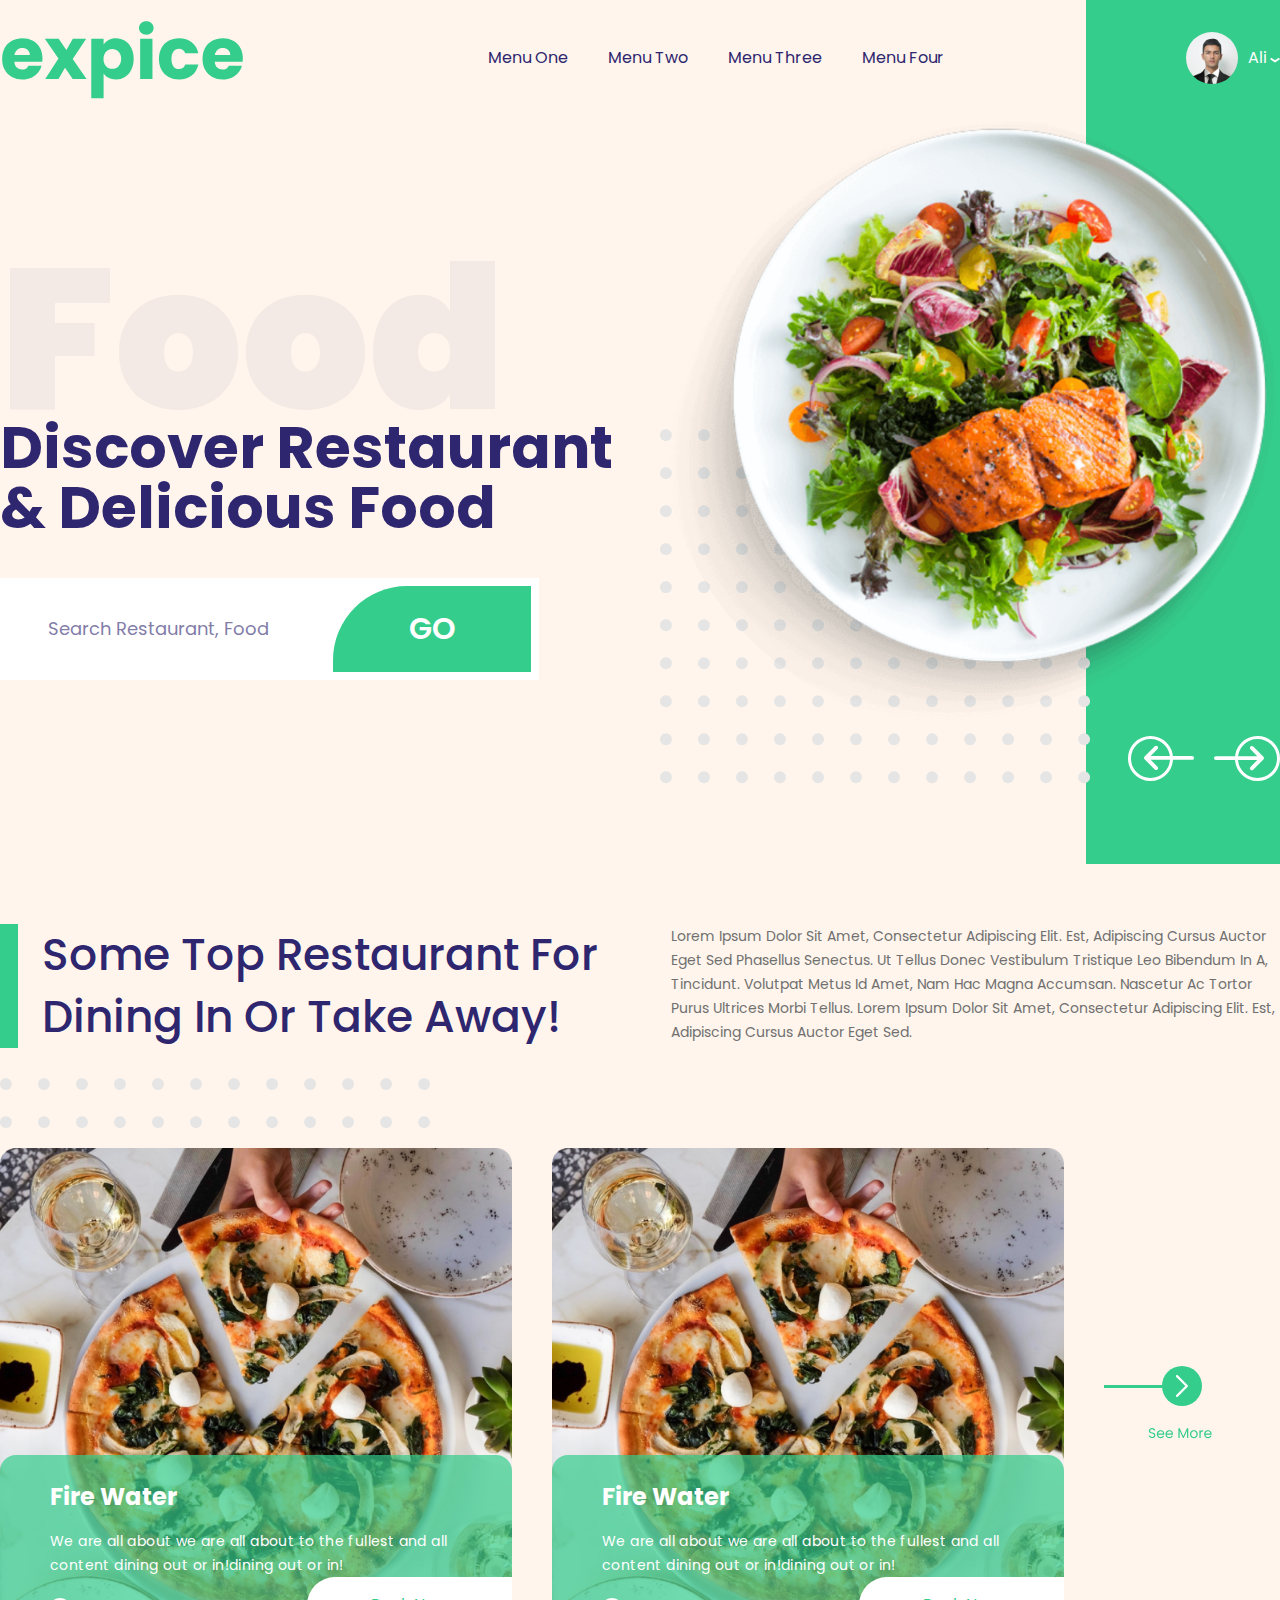
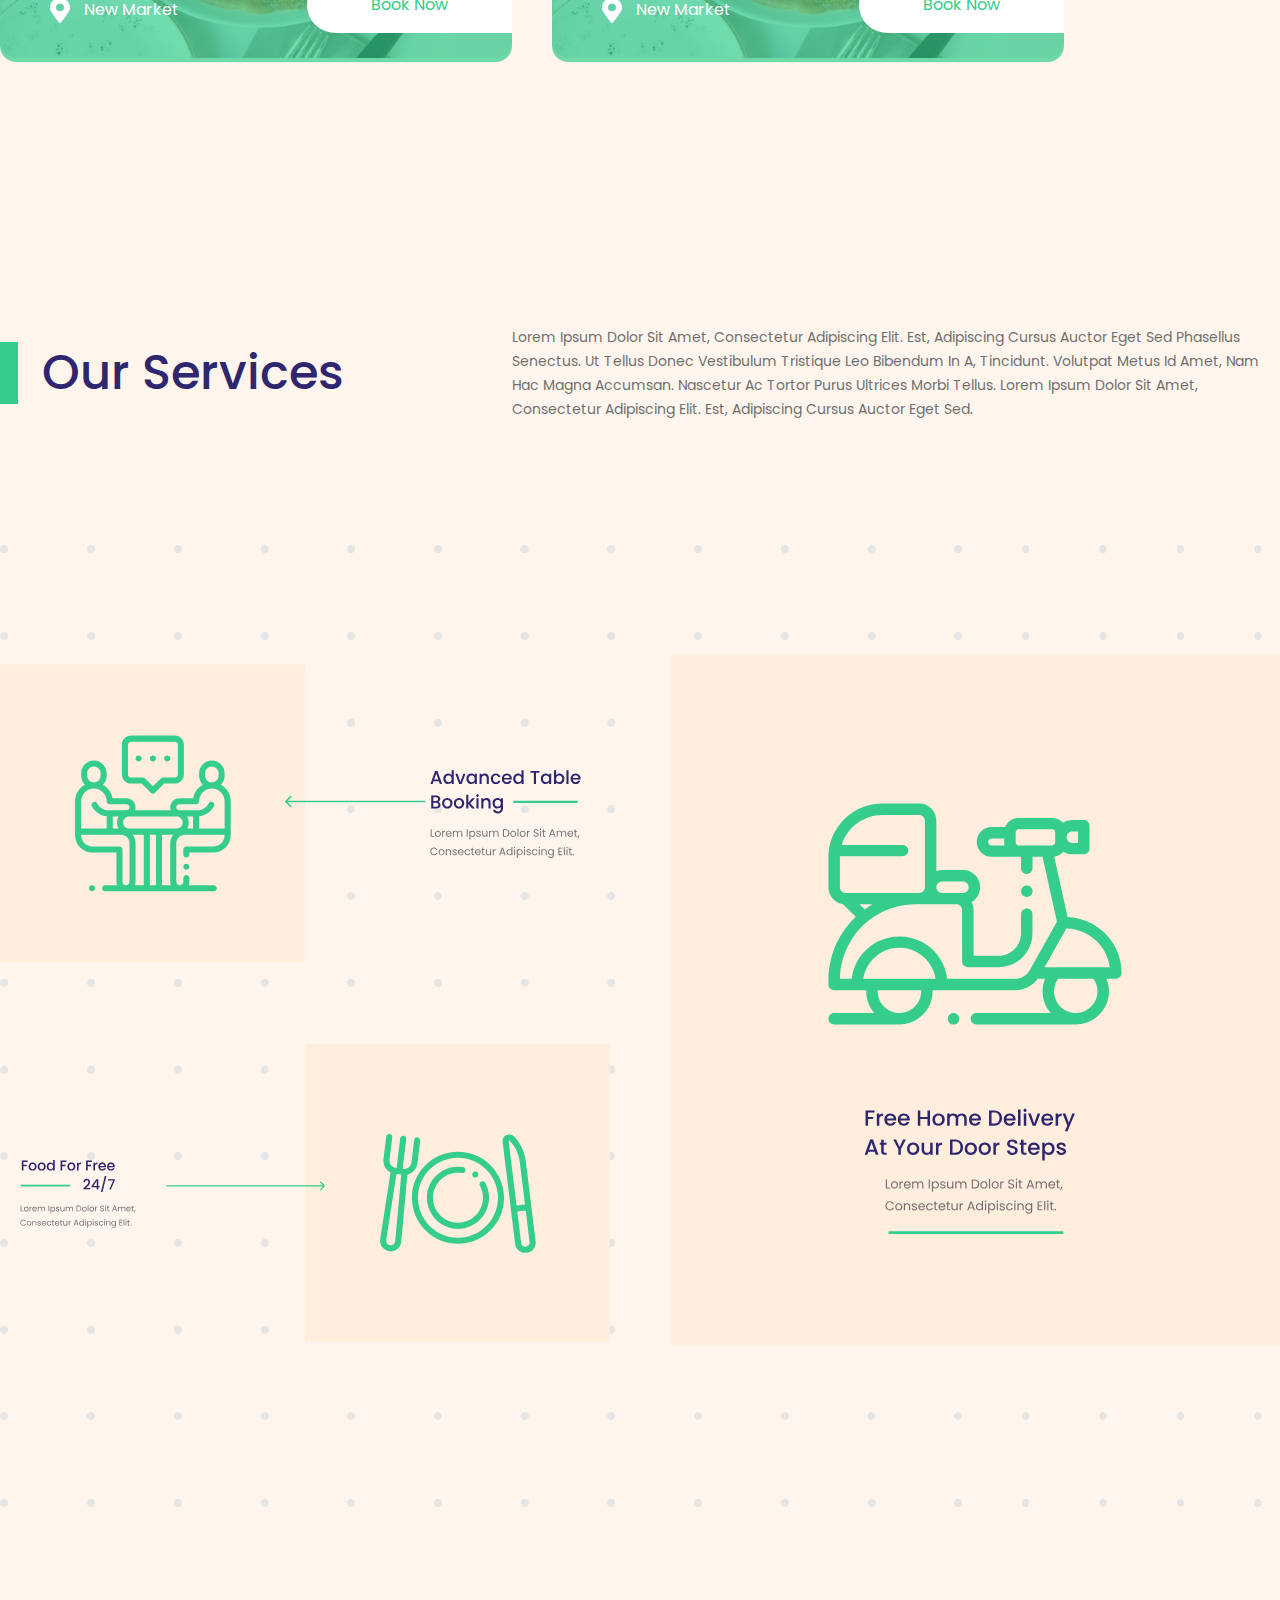
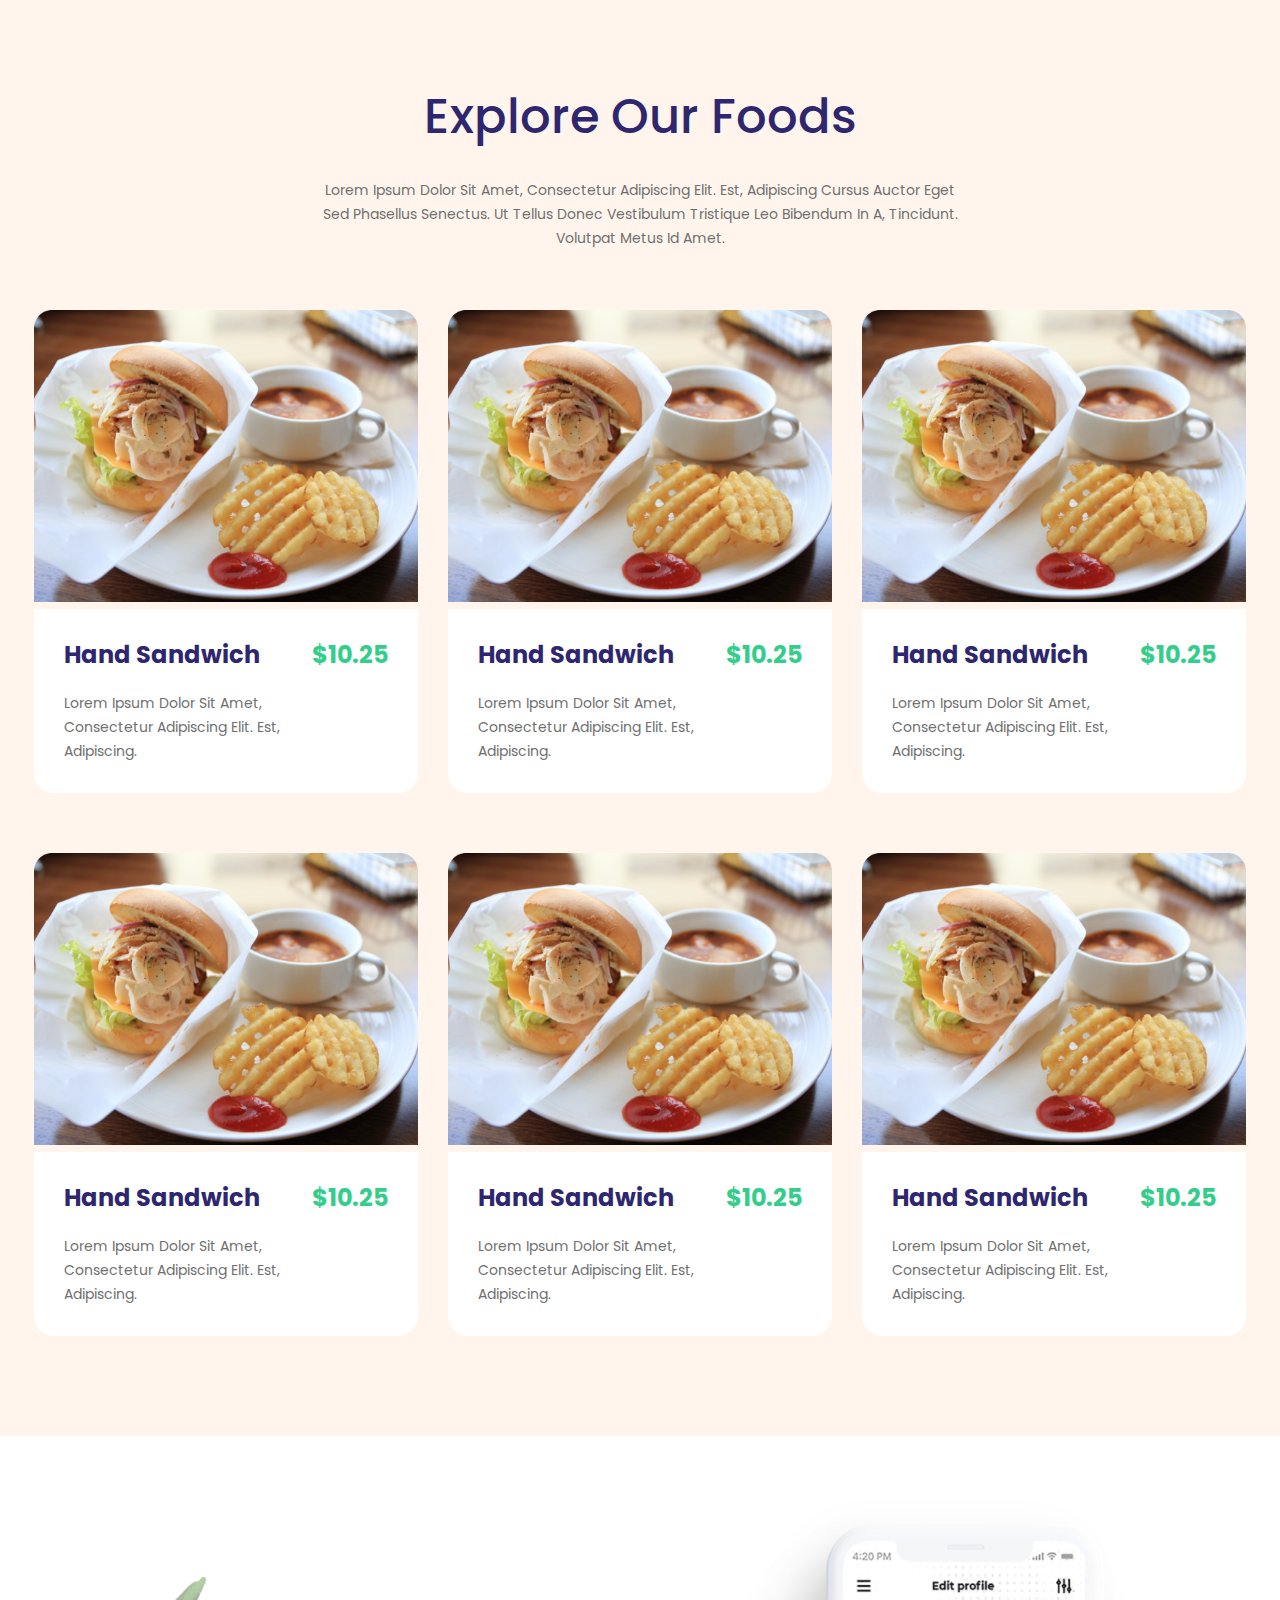
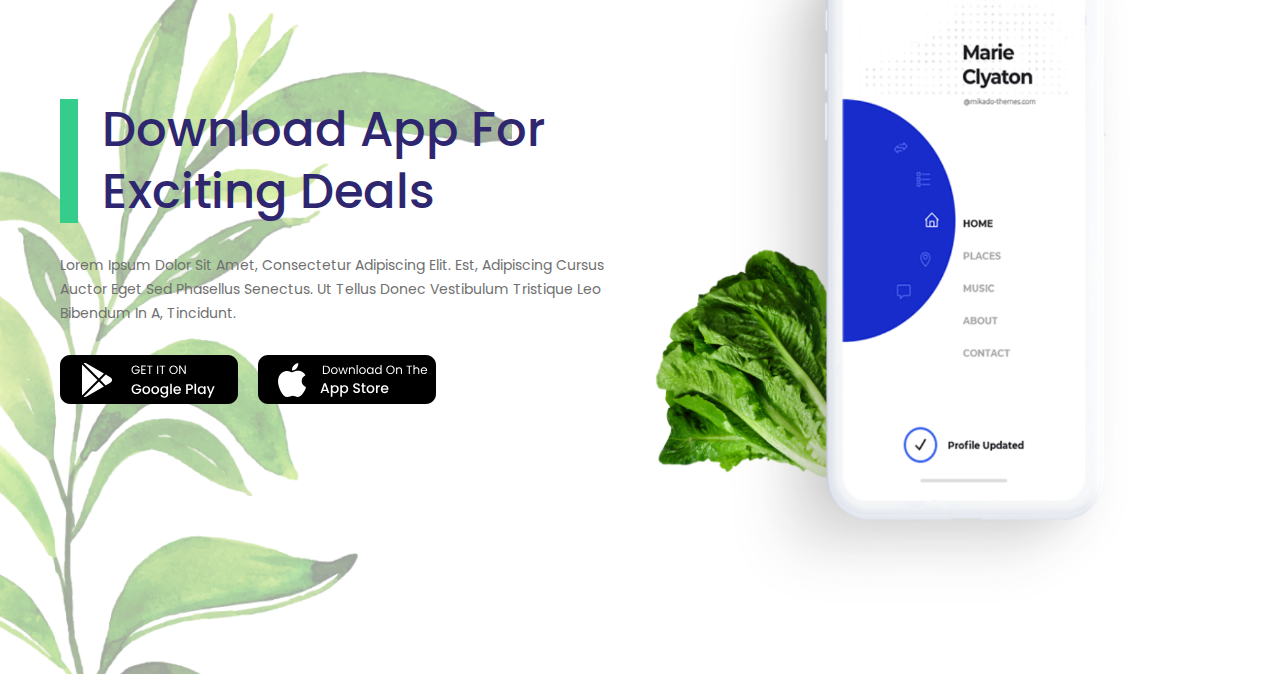
==== commit db3b3584: "ff" ====
--- a/index.html
+++ b/index.html
@@ -292,5 +292,49 @@
        </div>
    </div>
 
+   <!-- Apps -->
+   <div class="apps">
+       <div class="container">
+           <div class="row">
+               <div class="col-50">
+                   <h2 class="section-title">
+                    Download app for 
+                    Exciting Deals                    
+                   </h2>
+                   <p class="section-prg">
+                    Lorem ipsum dolor sit amet, consectetur adipiscing elit. Est, adipiscing cursus auctor eget sed phasellus senectus. Ut tellus donec vestibulum tristique leo bibendum in a, tincidunt. 
+                   </p>
+                   <div class="row">
+                       <a href="">
+                        <svg width="178" height="49" viewBox="0 0 178 49" fill="none" xmlns="http://www.w3.org/2000/svg">
+                            <path d="M0 10C0 4.47715 4.47715 0 10 0H168C173.523 0 178 4.47715 178 10V39C178 44.5228 173.523 49 168 49H10C4.47715 49 0 44.5228 0 39V10Z" fill="black"/>
+                            <path d="M78.26 13.06C78.028 12.572 77.692 12.196 77.252 11.932C76.812 11.66 76.3 11.524 75.716 11.524C75.132 11.524 74.604 11.66 74.132 11.932C73.668 12.196 73.3 12.58 73.028 13.084C72.764 13.58 72.632 14.156 72.632 14.812C72.632 15.468 72.764 16.044 73.028 16.54C73.3 17.036 73.668 17.42 74.132 17.692C74.604 17.956 75.132 18.088 75.716 18.088C76.532 18.088 77.204 17.844 77.732 17.356C78.26 16.868 78.568 16.208 78.656 15.376H75.32V14.488H79.82V15.328C79.756 16.016 79.54 16.648 79.172 17.224C78.804 17.792 78.32 18.244 77.72 18.58C77.12 18.908 76.452 19.072 75.716 19.072C74.94 19.072 74.232 18.892 73.592 18.532C72.952 18.164 72.444 17.656 72.068 17.008C71.7 16.36 71.516 15.628 71.516 14.812C71.516 13.996 71.7 13.264 72.068 12.616C72.444 11.96 72.952 11.452 73.592 11.092C74.232 10.724 74.94 10.54 75.716 10.54C76.604 10.54 77.388 10.76 78.068 11.2C78.756 11.64 79.256 12.26 79.568 13.06H78.26ZM82.3558 11.524V14.32H85.4038V15.22H82.3558V18.1H85.7638V19H81.2638V10.624H85.7638V11.524H82.3558ZM92.5642 10.636V11.524H90.2842V19H89.1922V11.524H86.9002V10.636H92.5642ZM98.1996 10.636V19H97.1076V10.636H98.1996ZM105.209 10.636V11.524H102.929V19H101.837V11.524H99.5447V10.636H105.209ZM113.544 19.084C112.768 19.084 112.06 18.904 111.42 18.544C110.78 18.176 110.272 17.668 109.896 17.02C109.528 16.364 109.344 15.628 109.344 14.812C109.344 13.996 109.528 13.264 109.896 12.616C110.272 11.96 110.78 11.452 111.42 11.092C112.06 10.724 112.768 10.54 113.544 10.54C114.328 10.54 115.04 10.724 115.68 11.092C116.32 11.452 116.824 11.956 117.192 12.604C117.56 13.252 117.744 13.988 117.744 14.812C117.744 15.636 117.56 16.372 117.192 17.02C116.824 17.668 116.32 18.176 115.68 18.544C115.04 18.904 114.328 19.084 113.544 19.084ZM113.544 18.136C114.128 18.136 114.652 18 115.116 17.728C115.588 17.456 115.956 17.068 116.22 16.564C116.492 16.06 116.628 15.476 116.628 14.812C116.628 14.14 116.492 13.556 116.22 13.06C115.956 12.556 115.592 12.168 115.128 11.896C114.664 11.624 114.136 11.488 113.544 11.488C112.952 11.488 112.424 11.624 111.96 11.896C111.496 12.168 111.128 12.556 110.856 13.06C110.592 13.556 110.46 14.14 110.46 14.812C110.46 15.476 110.592 16.06 110.856 16.564C111.128 17.068 111.496 17.456 111.96 17.728C112.432 18 112.96 18.136 113.544 18.136ZM125.762 19H124.67L120.278 12.34V19H119.186V10.624H120.278L124.67 17.272V10.624H125.762V19Z" fill="white"/>
+                            <path d="M79.092 32.07C78.84 31.5847 78.49 31.2207 78.042 30.978C77.594 30.726 77.076 30.6 76.488 30.6C75.844 30.6 75.27 30.7447 74.766 31.034C74.262 31.3233 73.8653 31.734 73.576 32.266C73.296 32.798 73.156 33.414 73.156 34.114C73.156 34.814 73.296 35.4347 73.576 35.976C73.8653 36.508 74.262 36.9187 74.766 37.208C75.27 37.4973 75.844 37.642 76.488 37.642C77.356 37.642 78.0607 37.3993 78.602 36.914C79.1433 36.4287 79.4747 35.7707 79.596 34.94H75.942V33.666H81.304V34.912C81.2013 35.668 80.9307 36.3633 80.492 36.998C80.0627 37.6327 79.498 38.1413 78.798 38.524C78.1073 38.8973 77.3373 39.084 76.488 39.084C75.5733 39.084 74.738 38.874 73.982 38.454C73.226 38.0247 72.624 37.432 72.176 36.676C71.7373 35.92 71.518 35.066 71.518 34.114C71.518 33.162 71.7373 32.308 72.176 31.552C72.624 30.796 73.226 30.208 73.982 29.788C74.7473 29.3587 75.5827 29.144 76.488 29.144C77.524 29.144 78.4433 29.4007 79.246 29.914C80.058 30.418 80.646 31.1367 81.01 32.07H79.092ZM86.2241 39.126C85.4961 39.126 84.8381 38.9627 84.2501 38.636C83.6621 38.3 83.2001 37.8333 82.8641 37.236C82.5281 36.6293 82.3601 35.9293 82.3601 35.136C82.3601 34.352 82.5328 33.6567 82.8781 33.05C83.2235 32.4433 83.6948 31.9767 84.2921 31.65C84.8895 31.3233 85.5568 31.16 86.2941 31.16C87.0315 31.16 87.6988 31.3233 88.2961 31.65C88.8935 31.9767 89.3648 32.4433 89.7101 33.05C90.0555 33.6567 90.2281 34.352 90.2281 35.136C90.2281 35.92 90.0508 36.6153 89.6961 37.222C89.3415 37.8287 88.8561 38.3 88.2401 38.636C87.6335 38.9627 86.9615 39.126 86.2241 39.126ZM86.2241 37.74C86.6348 37.74 87.0175 37.642 87.3721 37.446C87.7361 37.25 88.0301 36.956 88.2541 36.564C88.4781 36.172 88.5901 35.696 88.5901 35.136C88.5901 34.576 88.4828 34.1047 88.2681 33.722C88.0535 33.33 87.7688 33.036 87.4141 32.84C87.0595 32.644 86.6768 32.546 86.2661 32.546C85.8555 32.546 85.4728 32.644 85.1181 32.84C84.7728 33.036 84.4975 33.33 84.2921 33.722C84.0868 34.1047 83.9841 34.576 83.9841 35.136C83.9841 35.9667 84.1941 36.6107 84.6141 37.068C85.0435 37.516 85.5801 37.74 86.2241 37.74ZM95.1519 39.126C94.4239 39.126 93.7659 38.9627 93.1779 38.636C92.5899 38.3 92.1279 37.8333 91.7919 37.236C91.4559 36.6293 91.2879 35.9293 91.2879 35.136C91.2879 34.352 91.4605 33.6567 91.8059 33.05C92.1512 32.4433 92.6225 31.9767 93.2199 31.65C93.8172 31.3233 94.4845 31.16 95.2219 31.16C95.9592 31.16 96.6265 31.3233 97.2239 31.65C97.8212 31.9767 98.2925 32.4433 98.6379 33.05C98.9832 33.6567 99.1559 34.352 99.1559 35.136C99.1559 35.92 98.9785 36.6153 98.6239 37.222C98.2692 37.8287 97.7839 38.3 97.1679 38.636C96.5612 38.9627 95.8892 39.126 95.1519 39.126ZM95.1519 37.74C95.5625 37.74 95.9452 37.642 96.2999 37.446C96.6639 37.25 96.9579 36.956 97.1819 36.564C97.4059 36.172 97.5179 35.696 97.5179 35.136C97.5179 34.576 97.4105 34.1047 97.1959 33.722C96.9812 33.33 96.6965 33.036 96.3419 32.84C95.9872 32.644 95.6045 32.546 95.1939 32.546C94.7832 32.546 94.4005 32.644 94.0459 32.84C93.7005 33.036 93.4252 33.33 93.2199 33.722C93.0145 34.1047 92.9119 34.576 92.9119 35.136C92.9119 35.9667 93.1219 36.6107 93.5419 37.068C93.9712 37.516 94.5079 37.74 95.1519 37.74ZM103.842 31.16C104.439 31.16 104.966 31.2813 105.424 31.524C105.89 31.7573 106.254 32.0513 106.516 32.406V31.286H108.126V39.126C108.126 39.8353 107.976 40.4653 107.678 41.016C107.379 41.576 106.945 42.0147 106.376 42.332C105.816 42.6493 105.144 42.808 104.36 42.808C103.314 42.808 102.446 42.5607 101.756 42.066C101.065 41.5807 100.673 40.918 100.58 40.078H102.162C102.283 40.4793 102.54 40.8013 102.932 41.044C103.333 41.296 103.809 41.422 104.36 41.422C105.004 41.422 105.522 41.226 105.914 40.834C106.315 40.442 106.516 39.8727 106.516 39.126V37.838C106.245 38.202 105.876 38.51 105.41 38.762C104.952 39.0047 104.43 39.126 103.842 39.126C103.17 39.126 102.554 38.958 101.994 38.622C101.443 38.2767 101.004 37.8007 100.678 37.194C100.36 36.578 100.202 35.8827 100.202 35.108C100.202 34.3333 100.36 33.6473 100.678 33.05C101.004 32.4527 101.443 31.9907 101.994 31.664C102.554 31.328 103.17 31.16 103.842 31.16ZM106.516 35.136C106.516 34.604 106.404 34.142 106.18 33.75C105.965 33.358 105.68 33.0593 105.326 32.854C104.971 32.6487 104.588 32.546 104.178 32.546C103.767 32.546 103.384 32.6487 103.03 32.854C102.675 33.05 102.386 33.344 102.162 33.736C101.947 34.1187 101.84 34.576 101.84 35.108C101.84 35.64 101.947 36.1067 102.162 36.508C102.386 36.9093 102.675 37.2173 103.03 37.432C103.394 37.6373 103.776 37.74 104.178 37.74C104.588 37.74 104.971 37.6373 105.326 37.432C105.68 37.2267 105.965 36.928 106.18 36.536C106.404 36.1347 106.516 35.668 106.516 35.136ZM111.818 28.64V39H110.222V28.64H111.818ZM120.983 34.954C120.983 35.2433 120.965 35.5047 120.927 35.738H115.033C115.08 36.354 115.309 36.8487 115.719 37.222C116.13 37.5953 116.634 37.782 117.231 37.782C118.09 37.782 118.697 37.4227 119.051 36.704H120.773C120.54 37.4133 120.115 37.9967 119.499 38.454C118.893 38.902 118.137 39.126 117.231 39.126C116.494 39.126 115.831 38.9627 115.243 38.636C114.665 38.3 114.207 37.8333 113.871 37.236C113.545 36.6293 113.381 35.9293 113.381 35.136C113.381 34.3427 113.54 33.6473 113.857 33.05C114.184 32.4433 114.637 31.9767 115.215 31.65C115.803 31.3233 116.475 31.16 117.231 31.16C117.959 31.16 118.608 31.3187 119.177 31.636C119.747 31.9533 120.19 32.4013 120.507 32.98C120.825 33.5493 120.983 34.2073 120.983 34.954ZM119.317 34.45C119.308 33.862 119.098 33.3907 118.687 33.036C118.277 32.6813 117.768 32.504 117.161 32.504C116.611 32.504 116.139 32.6813 115.747 33.036C115.355 33.3813 115.122 33.8527 115.047 34.45H119.317ZM132.995 32.168C132.995 32.6627 132.878 33.1293 132.645 33.568C132.411 34.0067 132.038 34.366 131.525 34.646C131.011 34.9167 130.353 35.052 129.551 35.052H127.787V39H126.191V29.27H129.551C130.297 29.27 130.927 29.4007 131.441 29.662C131.963 29.914 132.351 30.2593 132.603 30.698C132.864 31.1367 132.995 31.6267 132.995 32.168ZM129.551 33.75C130.157 33.75 130.61 33.6147 130.909 33.344C131.207 33.064 131.357 32.672 131.357 32.168C131.357 31.104 130.755 30.572 129.551 30.572H127.787V33.75H129.551ZM136.113 28.64V39H134.517V28.64H136.113ZM137.676 35.108C137.676 34.3333 137.835 33.6473 138.152 33.05C138.479 32.4527 138.918 31.9907 139.468 31.664C140.028 31.328 140.644 31.16 141.316 31.16C141.923 31.16 142.45 31.2813 142.898 31.524C143.356 31.7573 143.72 32.0513 143.99 32.406V31.286H145.6V39H143.99V37.852C143.72 38.216 143.351 38.5193 142.884 38.762C142.418 39.0047 141.886 39.126 141.288 39.126C140.626 39.126 140.019 38.958 139.468 38.622C138.918 38.2767 138.479 37.8007 138.152 37.194C137.835 36.578 137.676 35.8827 137.676 35.108ZM143.99 35.136C143.99 34.604 143.878 34.142 143.654 33.75C143.44 33.358 143.155 33.0593 142.8 32.854C142.446 32.6487 142.063 32.546 141.652 32.546C141.242 32.546 140.859 32.6487 140.504 32.854C140.15 33.05 139.86 33.344 139.636 33.736C139.422 34.1187 139.314 34.576 139.314 35.108C139.314 35.64 139.422 36.1067 139.636 36.508C139.86 36.9093 140.15 37.2173 140.504 37.432C140.868 37.6373 141.251 37.74 141.652 37.74C142.063 37.74 142.446 37.6373 142.8 37.432C143.155 37.2267 143.44 36.928 143.654 36.536C143.878 36.1347 143.99 35.668 143.99 35.136ZM154.64 31.286L149.908 42.626H148.256L149.824 38.874L146.786 31.286H148.564L150.734 37.166L152.988 31.286H154.64Z" fill="white"/>
+                            <path d="M26.5147 8.4333C25.6388 7.90603 24.5948 7.85888 23.6844 8.29783L38.9494 23.5953L43.9405 18.5809L26.5147 8.4333ZM22.2819 9.71363C22.0893 10.1214 21.9857 10.5749 21.9857 11.0418V39.0243C21.9857 39.4931 22.09 39.9401 22.2845 40.3392L37.5435 25.0078L22.2819 9.71363ZM38.9514 26.4183L23.711 41.731C24.1155 41.9183 24.5458 42 24.9754 42C25.506 42 26.0353 41.8732 26.5147 41.585L43.9439 31.422L38.9514 26.4183ZM50.5773 22.4458C50.5713 22.4418 50.5647 22.4379 50.5587 22.4345L45.7203 19.6169L40.3566 25.0058L45.7236 30.3841C45.7236 30.3841 50.5713 27.5578 50.5773 27.5545C51.4771 27.008 52.0143 26.053 52.0143 24.9998C52.0143 23.9466 51.4771 22.9917 50.5773 22.4458Z" fill="white"/>
+                            </svg>                            
+                       </a>
+                       <a href="">
+                        <svg width="178" height="49" viewBox="0 0 178 49" fill="none" xmlns="http://www.w3.org/2000/svg">
+                            <path d="M0 10C0 4.47715 4.47715 0 10 0H168C173.523 0 178 4.47715 178 10V39C178 44.5228 173.523 49 168 49H10C4.47715 49 0 44.5228 0 39V10Z" fill="black"/>
+                            <path d="M67.528 10.636C68.44 10.636 69.228 10.808 69.892 11.152C70.564 11.488 71.076 11.972 71.428 12.604C71.788 13.236 71.968 13.98 71.968 14.836C71.968 15.692 71.788 16.436 71.428 17.068C71.076 17.692 70.564 18.172 69.892 18.508C69.228 18.836 68.44 19 67.528 19H64.924V10.636H67.528ZM67.528 18.1C68.608 18.1 69.432 17.816 70 17.248C70.568 16.672 70.852 15.868 70.852 14.836C70.852 13.796 70.564 12.984 69.988 12.4C69.42 11.816 68.6 11.524 67.528 11.524H66.016V18.1H67.528ZM76.2764 19.108C75.6604 19.108 75.1004 18.968 74.5964 18.688C74.1004 18.408 73.7084 18.012 73.4204 17.5C73.1404 16.98 73.0004 16.38 73.0004 15.7C73.0004 15.028 73.1444 14.436 73.4324 13.924C73.7284 13.404 74.1284 13.008 74.6324 12.736C75.1364 12.456 75.7004 12.316 76.3244 12.316C76.9484 12.316 77.5124 12.456 78.0164 12.736C78.5204 13.008 78.9164 13.4 79.2044 13.912C79.5004 14.424 79.6484 15.02 79.6484 15.7C79.6484 16.38 79.4964 16.98 79.1924 17.5C78.8964 18.012 78.4924 18.408 77.9804 18.688C77.4684 18.968 76.9004 19.108 76.2764 19.108ZM76.2764 18.148C76.6684 18.148 77.0364 18.056 77.3804 17.872C77.7244 17.688 78.0004 17.412 78.2084 17.044C78.4244 16.676 78.5324 16.228 78.5324 15.7C78.5324 15.172 78.4284 14.724 78.2204 14.356C78.0124 13.988 77.7404 13.716 77.4044 13.54C77.0684 13.356 76.7044 13.264 76.3124 13.264C75.9124 13.264 75.5444 13.356 75.2084 13.54C74.8804 13.716 74.6164 13.988 74.4164 14.356C74.2164 14.724 74.1164 15.172 74.1164 15.7C74.1164 16.236 74.2124 16.688 74.4044 17.056C74.6044 17.424 74.8684 17.7 75.1964 17.884C75.5244 18.06 75.8844 18.148 76.2764 18.148ZM89.8442 12.424L87.7922 19H86.6642L85.0802 13.78L83.4962 19H82.3682L80.3042 12.424H81.4202L82.9322 17.944L84.5642 12.424H85.6802L87.2762 17.956L88.7642 12.424H89.8442ZM94.1319 12.304C94.9319 12.304 95.5799 12.548 96.0759 13.036C96.5719 13.516 96.8199 14.212 96.8199 15.124V19H95.7399V15.28C95.7399 14.624 95.5759 14.124 95.2479 13.78C94.9199 13.428 94.4719 13.252 93.9039 13.252C93.3279 13.252 92.8679 13.432 92.5239 13.792C92.1879 14.152 92.0199 14.676 92.0199 15.364V19H90.9279V12.424H92.0199V13.36C92.2359 13.024 92.5279 12.764 92.8959 12.58C93.2719 12.396 93.6839 12.304 94.1319 12.304ZM99.6957 10.12V19H98.6037V10.12H99.6957ZM104.425 19.108C103.809 19.108 103.249 18.968 102.745 18.688C102.249 18.408 101.857 18.012 101.569 17.5C101.289 16.98 101.149 16.38 101.149 15.7C101.149 15.028 101.293 14.436 101.581 13.924C101.877 13.404 102.277 13.008 102.781 12.736C103.285 12.456 103.849 12.316 104.473 12.316C105.097 12.316 105.661 12.456 106.165 12.736C106.669 13.008 107.065 13.4 107.353 13.912C107.649 14.424 107.797 15.02 107.797 15.7C107.797 16.38 107.645 16.98 107.341 17.5C107.045 18.012 106.641 18.408 106.129 18.688C105.617 18.968 105.049 19.108 104.425 19.108ZM104.425 18.148C104.817 18.148 105.185 18.056 105.529 17.872C105.873 17.688 106.149 17.412 106.357 17.044C106.573 16.676 106.681 16.228 106.681 15.7C106.681 15.172 106.577 14.724 106.369 14.356C106.161 13.988 105.889 13.716 105.553 13.54C105.217 13.356 104.853 13.264 104.461 13.264C104.061 13.264 103.693 13.356 103.357 13.54C103.029 13.716 102.765 13.988 102.565 14.356C102.365 14.724 102.265 15.172 102.265 15.7C102.265 16.236 102.361 16.688 102.553 17.056C102.753 17.424 103.017 17.7 103.345 17.884C103.673 18.06 104.033 18.148 104.425 18.148ZM108.825 15.688C108.825 15.016 108.961 14.428 109.233 13.924C109.505 13.412 109.877 13.016 110.349 12.736C110.829 12.456 111.361 12.316 111.945 12.316C112.521 12.316 113.021 12.44 113.445 12.688C113.869 12.936 114.185 13.248 114.393 13.624V12.424H115.497V19H114.393V17.776C114.177 18.16 113.853 18.48 113.421 18.736C112.997 18.984 112.501 19.108 111.933 19.108C111.349 19.108 110.821 18.964 110.349 18.676C109.877 18.388 109.505 17.984 109.233 17.464C108.961 16.944 108.825 16.352 108.825 15.688ZM114.393 15.7C114.393 15.204 114.293 14.772 114.093 14.404C113.893 14.036 113.621 13.756 113.277 13.564C112.941 13.364 112.569 13.264 112.161 13.264C111.753 13.264 111.381 13.36 111.045 13.552C110.709 13.744 110.441 14.024 110.241 14.392C110.041 14.76 109.941 15.192 109.941 15.688C109.941 16.192 110.041 16.632 110.241 17.008C110.441 17.376 110.709 17.66 111.045 17.86C111.381 18.052 111.753 18.148 112.161 18.148C112.569 18.148 112.941 18.052 113.277 17.86C113.621 17.66 113.893 17.376 114.093 17.008C114.293 16.632 114.393 16.196 114.393 15.7ZM116.934 15.688C116.934 15.016 117.07 14.428 117.342 13.924C117.614 13.412 117.986 13.016 118.458 12.736C118.938 12.456 119.474 12.316 120.066 12.316C120.578 12.316 121.054 12.436 121.494 12.676C121.934 12.908 122.27 13.216 122.502 13.6V10.12H123.606V19H122.502V17.764C122.286 18.156 121.966 18.48 121.542 18.736C121.118 18.984 120.622 19.108 120.054 19.108C119.47 19.108 118.938 18.964 118.458 18.676C117.986 18.388 117.614 17.984 117.342 17.464C117.07 16.944 116.934 16.352 116.934 15.688ZM122.502 15.7C122.502 15.204 122.402 14.772 122.202 14.404C122.002 14.036 121.73 13.756 121.386 13.564C121.05 13.364 120.678 13.264 120.27 13.264C119.862 13.264 119.49 13.36 119.154 13.552C118.818 13.744 118.55 14.024 118.35 14.392C118.15 14.76 118.05 15.192 118.05 15.688C118.05 16.192 118.15 16.632 118.35 17.008C118.55 17.376 118.818 17.66 119.154 17.86C119.49 18.052 119.862 18.148 120.27 18.148C120.678 18.148 121.05 18.052 121.386 17.86C121.73 17.66 122.002 17.376 122.202 17.008C122.402 16.632 122.502 16.196 122.502 15.7ZM132.443 19.084C131.667 19.084 130.959 18.904 130.319 18.544C129.679 18.176 129.171 17.668 128.795 17.02C128.427 16.364 128.243 15.628 128.243 14.812C128.243 13.996 128.427 13.264 128.795 12.616C129.171 11.96 129.679 11.452 130.319 11.092C130.959 10.724 131.667 10.54 132.443 10.54C133.227 10.54 133.939 10.724 134.579 11.092C135.219 11.452 135.723 11.956 136.091 12.604C136.459 13.252 136.643 13.988 136.643 14.812C136.643 15.636 136.459 16.372 136.091 17.02C135.723 17.668 135.219 18.176 134.579 18.544C133.939 18.904 133.227 19.084 132.443 19.084ZM132.443 18.136C133.027 18.136 133.551 18 134.015 17.728C134.487 17.456 134.855 17.068 135.119 16.564C135.391 16.06 135.527 15.476 135.527 14.812C135.527 14.14 135.391 13.556 135.119 13.06C134.855 12.556 134.491 12.168 134.027 11.896C133.563 11.624 133.035 11.488 132.443 11.488C131.851 11.488 131.323 11.624 130.859 11.896C130.395 12.168 130.027 12.556 129.755 13.06C129.491 13.556 129.359 14.14 129.359 14.812C129.359 15.476 129.491 16.06 129.755 16.564C130.027 17.068 130.395 17.456 130.859 17.728C131.331 18 131.859 18.136 132.443 18.136ZM141.288 12.304C142.088 12.304 142.736 12.548 143.232 13.036C143.728 13.516 143.976 14.212 143.976 15.124V19H142.896V15.28C142.896 14.624 142.732 14.124 142.404 13.78C142.076 13.428 141.628 13.252 141.06 13.252C140.484 13.252 140.024 13.432 139.68 13.792C139.344 14.152 139.176 14.676 139.176 15.364V19H138.084V12.424H139.176V13.36C139.392 13.024 139.684 12.764 140.052 12.58C140.428 12.396 140.84 12.304 141.288 12.304ZM154.107 10.636V11.524H151.827V19H150.735V11.524H148.443V10.636H154.107ZM158.715 12.304C159.211 12.304 159.659 12.412 160.059 12.628C160.459 12.836 160.771 13.152 160.995 13.576C161.227 14 161.343 14.516 161.343 15.124V19H160.263V15.28C160.263 14.624 160.099 14.124 159.771 13.78C159.443 13.428 158.995 13.252 158.427 13.252C157.851 13.252 157.391 13.432 157.047 13.792C156.711 14.152 156.543 14.676 156.543 15.364V19H155.451V10.12H156.543V13.36C156.759 13.024 157.055 12.764 157.431 12.58C157.815 12.396 158.243 12.304 158.715 12.304ZM169.127 15.46C169.127 15.668 169.115 15.888 169.091 16.12H163.835C163.875 16.768 164.095 17.276 164.495 17.644C164.903 18.004 165.395 18.184 165.971 18.184C166.443 18.184 166.835 18.076 167.147 17.86C167.467 17.636 167.691 17.34 167.819 16.972H168.995C168.819 17.604 168.467 18.12 167.939 18.52C167.411 18.912 166.755 19.108 165.971 19.108C165.347 19.108 164.787 18.968 164.291 18.688C163.803 18.408 163.419 18.012 163.139 17.5C162.859 16.98 162.719 16.38 162.719 15.7C162.719 15.02 162.855 14.424 163.127 13.912C163.399 13.4 163.779 13.008 164.267 12.736C164.763 12.456 165.331 12.316 165.971 12.316C166.595 12.316 167.147 12.452 167.627 12.724C168.107 12.996 168.475 13.372 168.731 13.852C168.995 14.324 169.127 14.86 169.127 15.46ZM167.999 15.232C167.999 14.816 167.907 14.46 167.723 14.164C167.539 13.86 167.287 13.632 166.967 13.48C166.655 13.32 166.307 13.24 165.923 13.24C165.371 13.24 164.899 13.416 164.507 13.768C164.123 14.12 163.903 14.608 163.847 15.232H167.999Z" fill="white"/>
+                            <path d="M68.916 36.012H64.842L64.142 38H62.476L65.962 28.256H67.81L71.296 38H69.616L68.916 36.012ZM68.468 34.71L66.886 30.188L65.29 34.71H68.468ZM74.4077 31.42C74.6784 31.0653 75.0471 30.7667 75.5137 30.524C75.9804 30.2813 76.5077 30.16 77.0957 30.16C77.7677 30.16 78.3791 30.328 78.9297 30.664C79.4897 30.9907 79.9284 31.4527 80.2457 32.05C80.5631 32.6473 80.7217 33.3333 80.7217 34.108C80.7217 34.8827 80.5631 35.578 80.2457 36.194C79.9284 36.8007 79.4897 37.2767 78.9297 37.622C78.3791 37.958 77.7677 38.126 77.0957 38.126C76.5077 38.126 75.9851 38.0093 75.5277 37.776C75.0704 37.5333 74.6971 37.2347 74.4077 36.88V41.668H72.8117V30.286H74.4077V31.42ZM79.0977 34.108C79.0977 33.576 78.9857 33.1187 78.7617 32.736C78.5471 32.344 78.2577 32.05 77.8937 31.854C77.5391 31.6487 77.1564 31.546 76.7457 31.546C76.3444 31.546 75.9617 31.6487 75.5977 31.854C75.2431 32.0593 74.9537 32.358 74.7297 32.75C74.5151 33.142 74.4077 33.604 74.4077 34.136C74.4077 34.668 74.5151 35.1347 74.7297 35.536C74.9537 35.928 75.2431 36.2267 75.5977 36.432C75.9617 36.6373 76.3444 36.74 76.7457 36.74C77.1564 36.74 77.5391 36.6373 77.8937 36.432C78.2577 36.2173 78.5471 35.9093 78.7617 35.508C78.9857 35.1067 79.0977 34.64 79.0977 34.108ZM83.896 31.42C84.1667 31.0653 84.5353 30.7667 85.002 30.524C85.4687 30.2813 85.996 30.16 86.584 30.16C87.256 30.16 87.8673 30.328 88.418 30.664C88.978 30.9907 89.4167 31.4527 89.734 32.05C90.0513 32.6473 90.21 33.3333 90.21 34.108C90.21 34.8827 90.0513 35.578 89.734 36.194C89.4167 36.8007 88.978 37.2767 88.418 37.622C87.8673 37.958 87.256 38.126 86.584 38.126C85.996 38.126 85.4733 38.0093 85.016 37.776C84.5587 37.5333 84.1853 37.2347 83.896 36.88V41.668H82.3V30.286H83.896V31.42ZM88.586 34.108C88.586 33.576 88.474 33.1187 88.25 32.736C88.0353 32.344 87.746 32.05 87.382 31.854C87.0273 31.6487 86.6447 31.546 86.234 31.546C85.8327 31.546 85.45 31.6487 85.086 31.854C84.7313 32.0593 84.442 32.358 84.218 32.75C84.0033 33.142 83.896 33.604 83.896 34.136C83.896 34.668 84.0033 35.1347 84.218 35.536C84.442 35.928 84.7313 36.2267 85.086 36.432C85.45 36.6373 85.8327 36.74 86.234 36.74C86.6447 36.74 87.0273 36.6373 87.382 36.432C87.746 36.2173 88.0353 35.9093 88.25 35.508C88.474 35.1067 88.586 34.64 88.586 34.108ZM98.631 38.098C97.9777 38.098 97.3897 37.986 96.867 37.762C96.3443 37.5287 95.9337 37.202 95.635 36.782C95.3363 36.362 95.187 35.872 95.187 35.312H96.895C96.9323 35.732 97.0957 36.0773 97.385 36.348C97.6837 36.6187 98.099 36.754 98.631 36.754C99.1817 36.754 99.611 36.6233 99.919 36.362C100.227 36.0913 100.381 35.746 100.381 35.326C100.381 34.9993 100.283 34.7333 100.087 34.528C99.9003 34.3227 99.6623 34.164 99.373 34.052C99.093 33.94 98.701 33.8187 98.197 33.688C97.5623 33.52 97.0443 33.352 96.643 33.184C96.251 33.0067 95.915 32.736 95.635 32.372C95.355 32.008 95.215 31.5227 95.215 30.916C95.215 30.356 95.355 29.866 95.635 29.446C95.915 29.026 96.307 28.704 96.811 28.48C97.315 28.256 97.8983 28.144 98.561 28.144C99.5037 28.144 100.274 28.382 100.871 28.858C101.478 29.3247 101.814 29.9687 101.879 30.79H100.115C100.087 30.4353 99.919 30.132 99.611 29.88C99.303 29.628 98.897 29.502 98.393 29.502C97.9357 29.502 97.5623 29.6187 97.273 29.852C96.9837 30.0853 96.839 30.4213 96.839 30.86C96.839 31.1587 96.9277 31.406 97.105 31.602C97.2917 31.7887 97.525 31.938 97.805 32.05C98.085 32.162 98.4677 32.2833 98.953 32.414C99.597 32.5913 100.12 32.7687 100.521 32.946C100.932 33.1233 101.277 33.3987 101.557 33.772C101.846 34.136 101.991 34.626 101.991 35.242C101.991 35.7367 101.856 36.2033 101.585 36.642C101.324 37.0807 100.936 37.4353 100.423 37.706C99.919 37.9673 99.3217 38.098 98.631 38.098ZM105.736 31.588V35.858C105.736 36.1473 105.802 36.3573 105.932 36.488C106.072 36.6093 106.306 36.67 106.632 36.67H107.612V38H106.352C105.634 38 105.083 37.832 104.7 37.496C104.318 37.16 104.126 36.614 104.126 35.858V31.588H103.216V30.286H104.126V28.368H105.736V30.286H107.612V31.588H105.736ZM112.429 38.126C111.701 38.126 111.043 37.9627 110.455 37.636C109.867 37.3 109.405 36.8333 109.069 36.236C108.733 35.6293 108.565 34.9293 108.565 34.136C108.565 33.352 108.738 32.6567 109.083 32.05C109.429 31.4433 109.9 30.9767 110.497 30.65C111.095 30.3233 111.762 30.16 112.499 30.16C113.237 30.16 113.904 30.3233 114.501 30.65C115.099 30.9767 115.57 31.4433 115.915 32.05C116.261 32.6567 116.433 33.352 116.433 34.136C116.433 34.92 116.256 35.6153 115.901 36.222C115.547 36.8287 115.061 37.3 114.445 37.636C113.839 37.9627 113.167 38.126 112.429 38.126ZM112.429 36.74C112.84 36.74 113.223 36.642 113.577 36.446C113.941 36.25 114.235 35.956 114.459 35.564C114.683 35.172 114.795 34.696 114.795 34.136C114.795 33.576 114.688 33.1047 114.473 32.722C114.259 32.33 113.974 32.036 113.619 31.84C113.265 31.644 112.882 31.546 112.471 31.546C112.061 31.546 111.678 31.644 111.323 31.84C110.978 32.036 110.703 32.33 110.497 32.722C110.292 33.1047 110.189 33.576 110.189 34.136C110.189 34.9667 110.399 35.6107 110.819 36.068C111.249 36.516 111.785 36.74 112.429 36.74ZM119.607 31.406C119.84 31.014 120.148 30.7107 120.531 30.496C120.923 30.272 121.385 30.16 121.917 30.16V31.812H121.511C120.886 31.812 120.41 31.9707 120.083 32.288C119.766 32.6053 119.607 33.156 119.607 33.94V38H118.011V30.286H119.607V31.406ZM130.454 33.954C130.454 34.2433 130.435 34.5047 130.398 34.738H124.504C124.551 35.354 124.779 35.8487 125.19 36.222C125.601 36.5953 126.105 36.782 126.702 36.782C127.561 36.782 128.167 36.4227 128.522 35.704H130.244C130.011 36.4133 129.586 36.9967 128.97 37.454C128.363 37.902 127.607 38.126 126.702 38.126C125.965 38.126 125.302 37.9627 124.714 37.636C124.135 37.3 123.678 36.8333 123.342 36.236C123.015 35.6293 122.852 34.9293 122.852 34.136C122.852 33.3427 123.011 32.6473 123.328 32.05C123.655 31.4433 124.107 30.9767 124.686 30.65C125.274 30.3233 125.946 30.16 126.702 30.16C127.43 30.16 128.079 30.3187 128.648 30.636C129.217 30.9533 129.661 31.4013 129.978 31.98C130.295 32.5493 130.454 33.2073 130.454 33.954ZM128.788 33.45C128.779 32.862 128.569 32.3907 128.158 32.036C127.747 31.6813 127.239 31.504 126.632 31.504C126.081 31.504 125.61 31.6813 125.218 32.036C124.826 32.3813 124.593 32.8527 124.518 33.45H128.788Z" fill="white"/>
+                            <path d="M29.3021 41.9999C24.2419 41.9707 20.0562 31.6411 20.0562 26.3804C20.0562 17.7872 26.5025 15.9059 28.9869 15.9059C30.1065 15.9059 31.3021 16.3456 32.3565 16.7347C33.0939 17.0061 33.8565 17.2862 34.2806 17.2862C34.5345 17.2862 35.1328 17.0479 35.661 16.8388C36.7874 16.3904 38.1891 15.833 39.8214 15.833C39.8243 15.833 39.8282 15.833 39.8311 15.833C41.0499 15.833 44.7454 16.1005 46.9672 19.437L47.4876 20.2191L46.7386 20.7843C45.6686 21.5916 43.7162 23.0644 43.7162 25.9817C43.7162 29.4369 45.9273 30.7656 46.9895 31.4047C47.4584 31.6868 47.9438 31.9777 47.9438 32.6139C47.9438 33.0292 44.6287 41.9483 39.8145 41.9483C38.6366 41.9483 37.8039 41.5942 37.0694 41.282C36.3263 40.9658 35.6852 40.6935 34.6259 40.6935C34.0889 40.6935 33.4099 40.9474 32.6911 41.2169C31.7087 41.5835 30.5968 41.9999 29.3352 41.9999H29.3021Z" fill="white"/>
+                            <path d="M40.3314 8C40.4568 12.5207 37.2238 15.6569 33.9946 15.4602C33.4624 11.8526 37.2234 8 40.3314 8Z" fill="white"/>
+                            </svg>
+                            
+                       </a>
+                   </div>
+               </div>
+               <div class="col-50">
+                   <div class="iphone">
+                       <img src="./images/home-3-inner-rev-2-img-2-1 1 (1).png" alt="">
+                       <img src="./images/5a1c7e70ca3fe7 2.png" alt="" class="kkat">
+                   </div>
+               </div>
+           </div>
+       </div>
+       <img src="./images/Group 86 1.png" class="ot" alt="">
+   </div>
+
 </body>
 </html>--- a/style/main.css
+++ b/style/main.css
@@ -447,6 +447,11 @@
   width: 100%;
 }
 
+.col-50 {
+  -ms-flex-preferred-size: 50%;
+      flex-basis: 50%;
+}
+
 .meals {
   padding: 0 0 100px;
   background: #FFF5EC;
@@ -475,4 +480,48 @@
   -ms-flex-preferred-size: 30%;
       flex-basis: 30%;
 }
+
+.apps {
+  position: relative;
+  padding: 60px;
+}
+
+.apps .ot {
+  position: absolute;
+  left: 0;
+  bottom: 0;
+  z-index: -2;
+  width: 40%;
+  opacity: 0.4;
+}
+
+.apps .section-title {
+  padding-left: 24px;
+  border-left: 18px solid #35CD8C;
+}
+
+.apps .section-prg {
+  padding: 30px 0;
+}
+
+.apps .col-50 > .row {
+  gap: 20px;
+}
+
+.apps .iphone {
+  position: relative;
+  width: 70%;
+  margin: auto;
+}
+
+.apps .iphone img {
+  width: 100%;
+}
+
+.apps .iphone .kkat {
+  position: absolute;
+  left: -160px;
+  bottom: 36px;
+  z-index: -1;
+}
 /*# sourceMappingURL=main.css.map */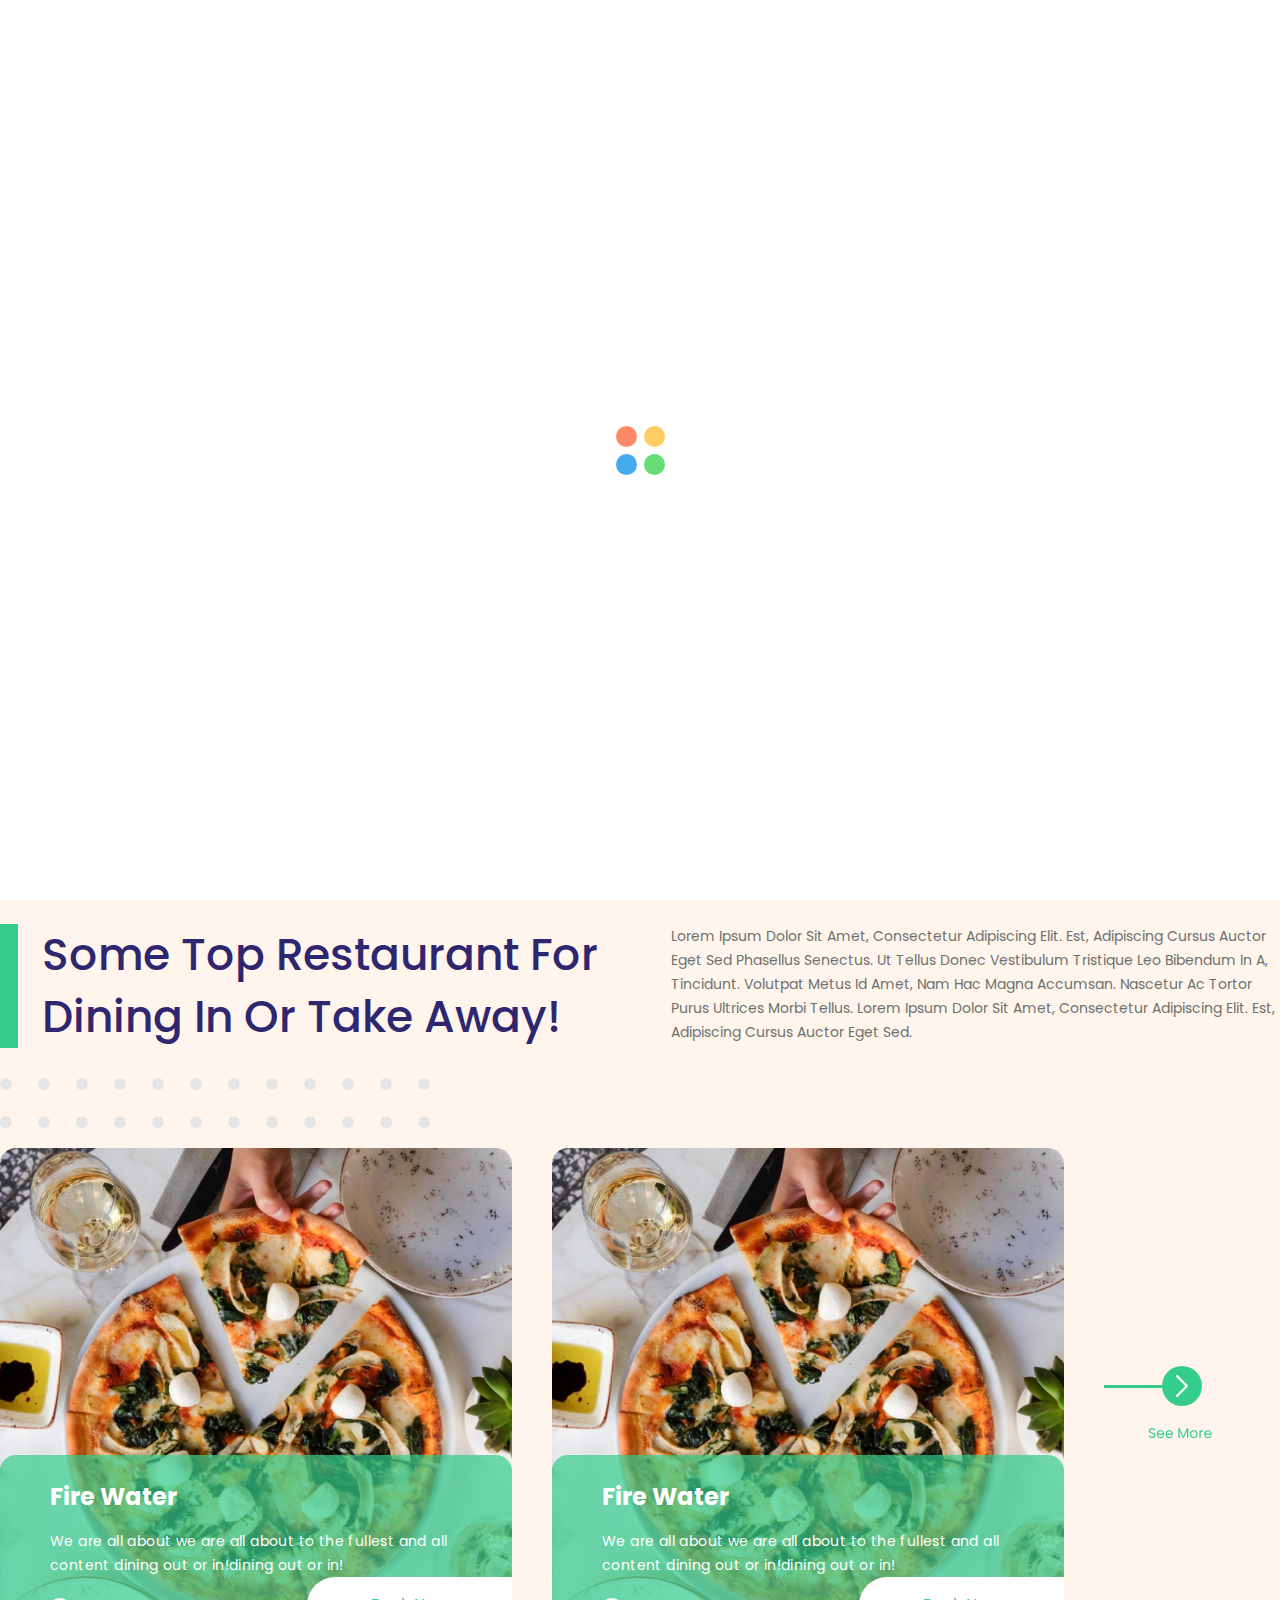
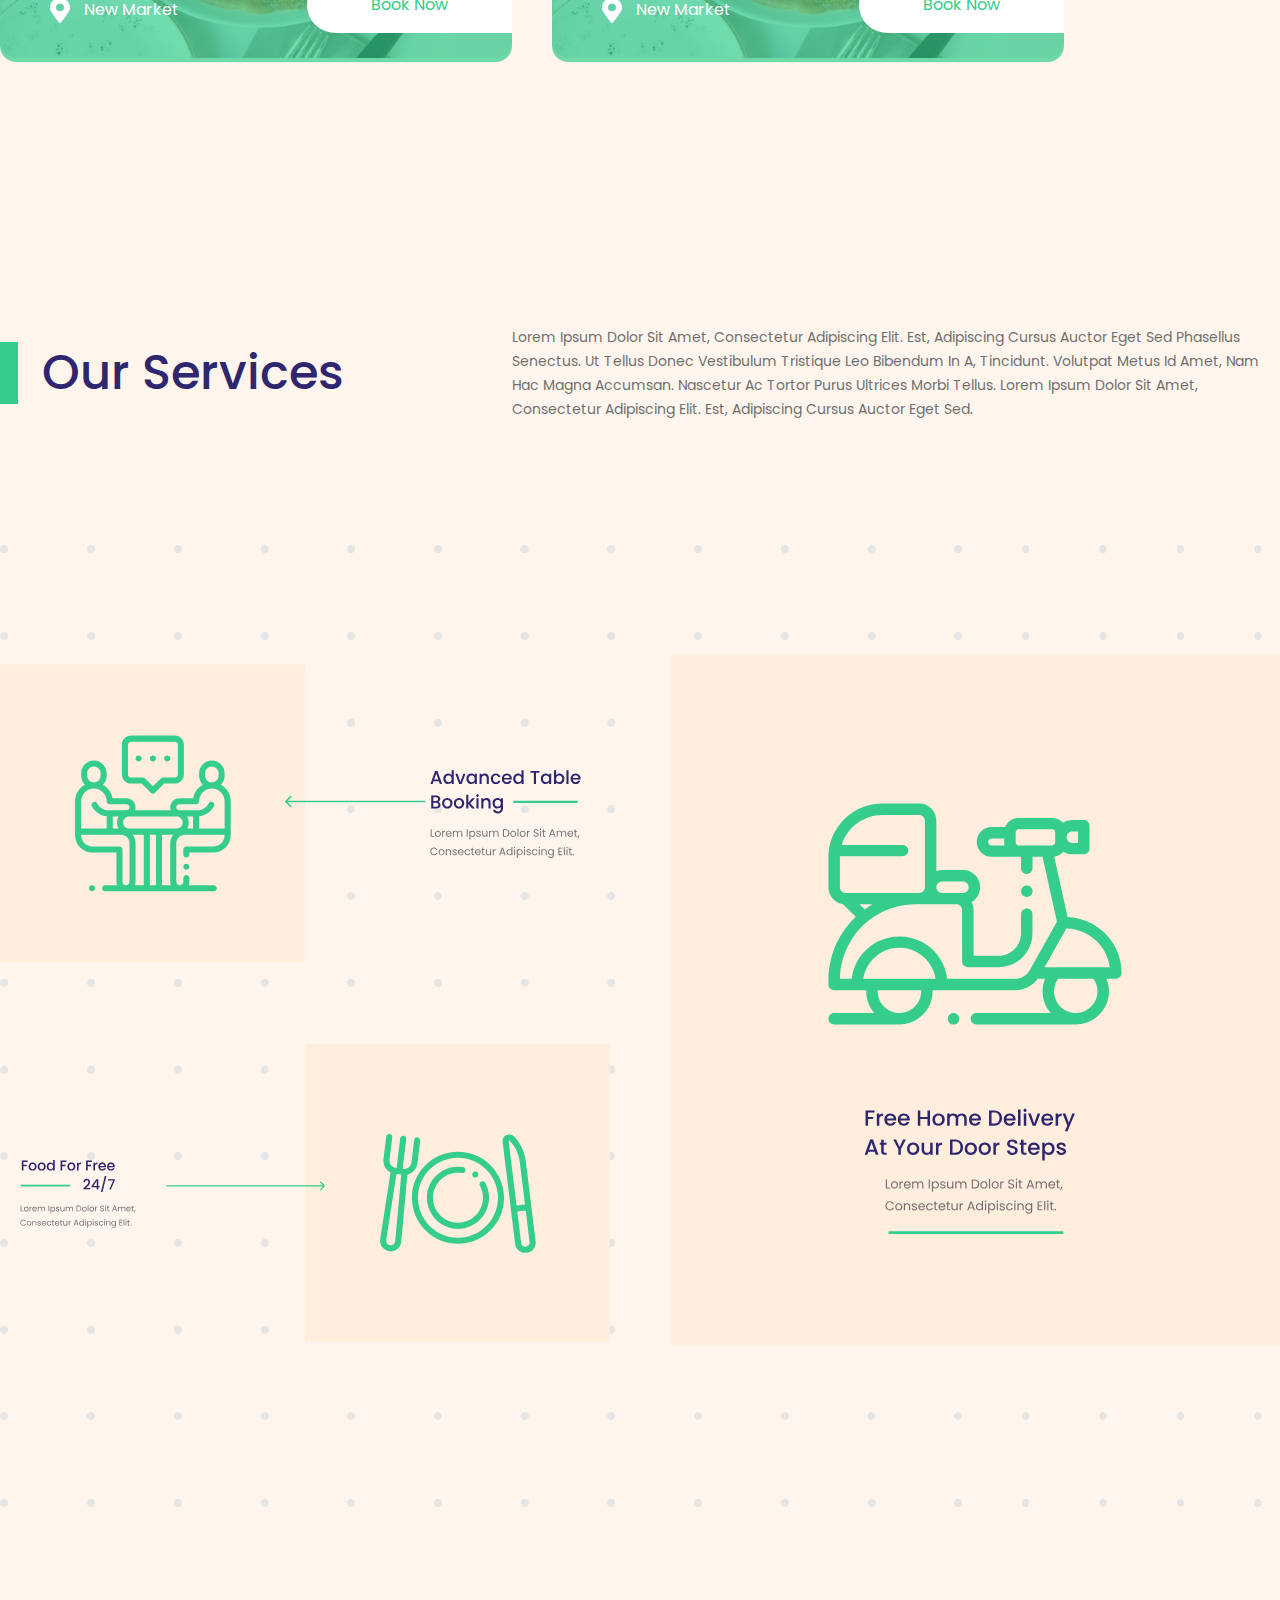
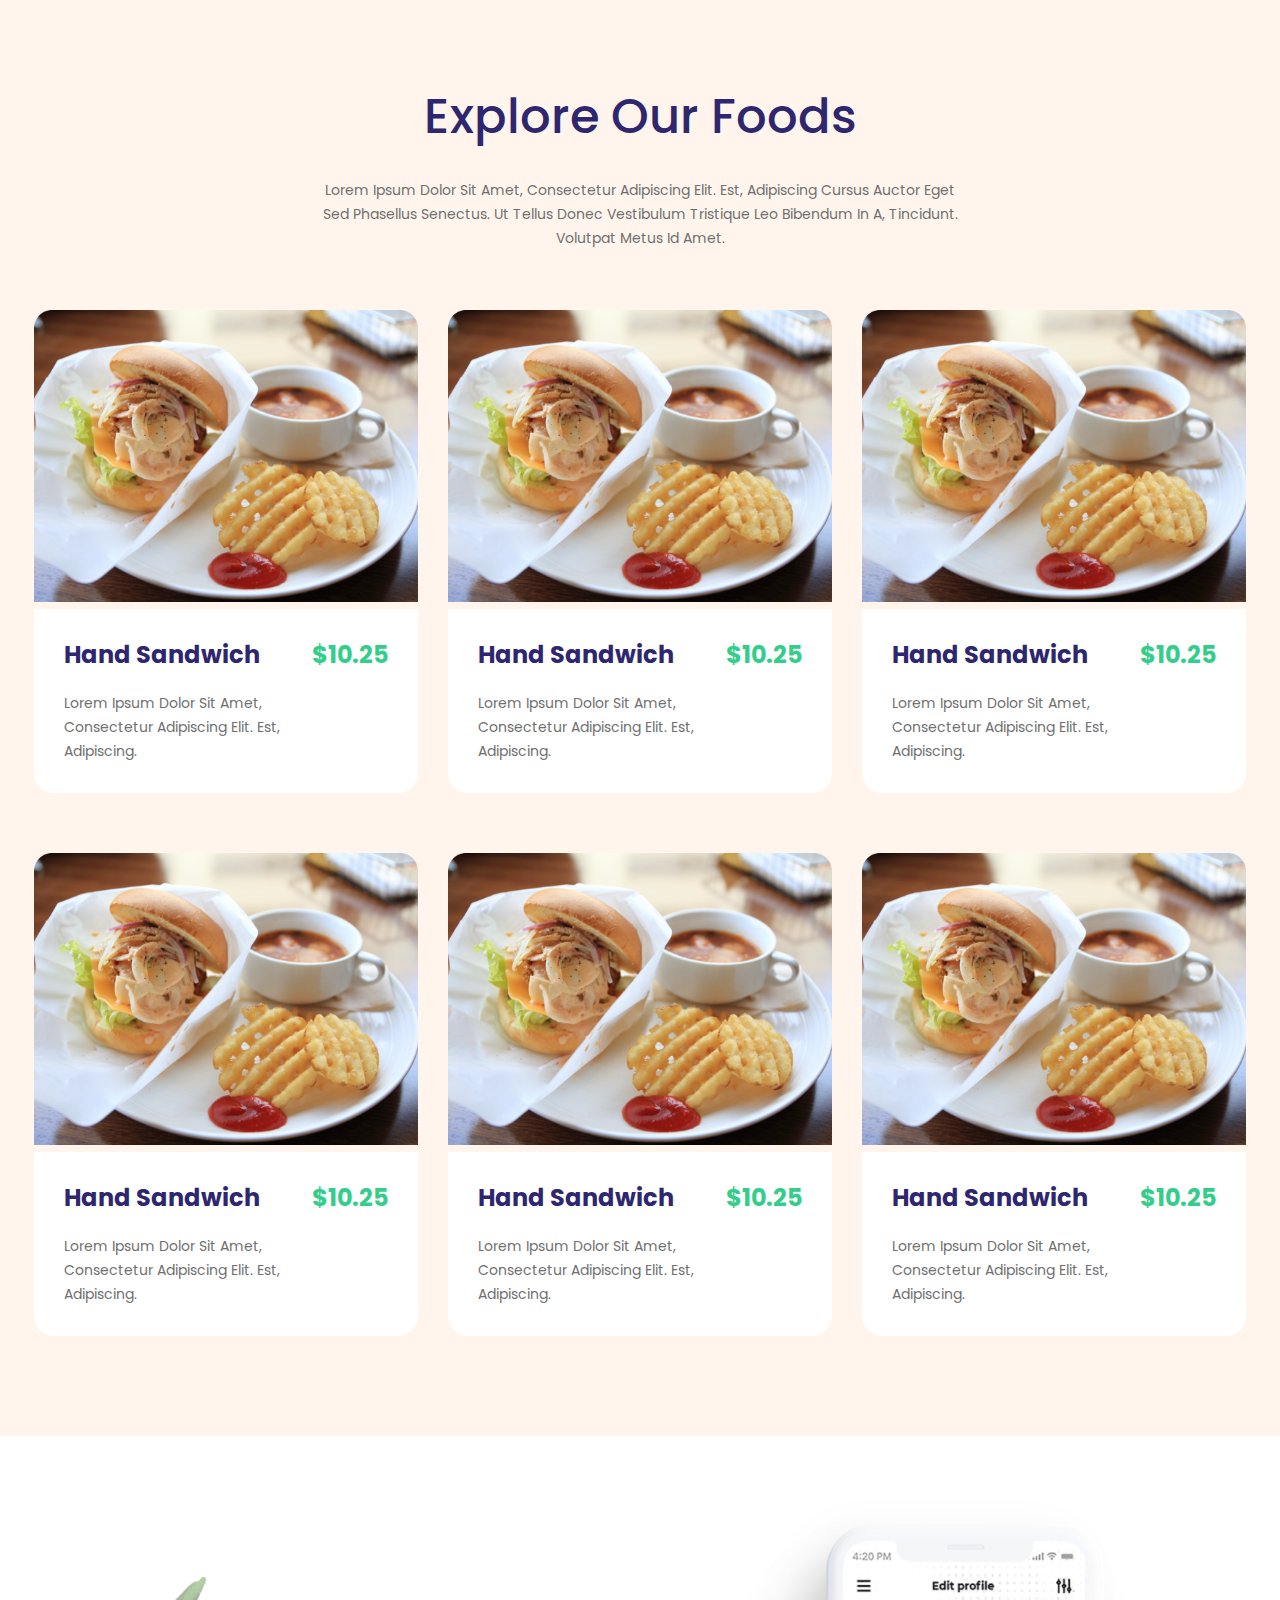
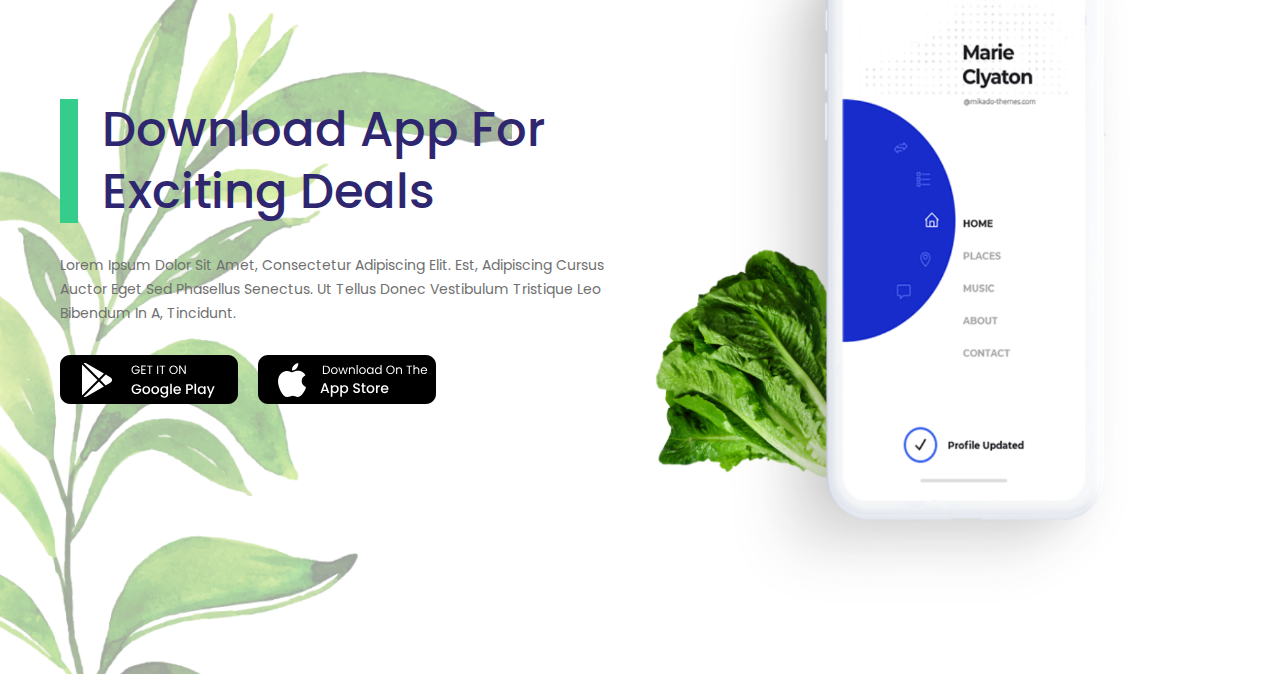
==== commit 35f7779a: "loader added" ====
--- a/index.html
+++ b/index.html
@@ -5,6 +5,7 @@
     <meta http-equiv="X-UA-Compatible" content="IE=edge">
     <meta name="viewport" content="width=device-width, initial-scale=1.0">
     <link rel="preconnect" href="https://fonts.gstatic.com">
+    <link rel="stylesheet" href="https://cdnjs.cloudflare.com/ajax/libs/font-awesome/5.15.3/css/all.min.css" integrity="sha512-iBBXm8fW90+nuLcSKlbmrPcLa0OT92xO1BIsZ+ywDWZCvqsWgccV3gFoRBv0z+8dLJgyAHIhR35VZc2oM/gI1w==" crossorigin="anonymous" referrerpolicy="no-referrer" />
     <link rel="shortcut icon" href="./images/rsz_hamburger-solid-icon-food-drink-elements-fast-sign-filled-pattern-black-background-eps-91827579.png" type="image/x-icon">
     <link href="https://fonts.googleapis.com/css2?family=Poppins:wght@100;200;300;400;500;600;700;800;900&display=swap" rel="stylesheet">
     <link rel="stylesheet" href="./style/main.css">
@@ -23,21 +24,32 @@
                         <path d="M42.4571 58.264C42.4571 59.416 42.3851 60.616 42.2411 61.864H14.3771C14.5691 64.36 15.3611 66.28 16.7531 67.624C18.1931 68.92 19.9451 69.568 22.0091 69.568C25.0811 69.568 27.2171 68.272 28.4171 65.68H41.5211C40.8491 68.32 39.6251 70.696 37.8491 72.808C36.1211 74.92 33.9371 76.576 31.2971 77.776C28.6571 78.976 25.7051 79.576 22.4411 79.576C18.5051 79.576 15.0011 78.736 11.9291 77.056C8.85709 75.376 6.45709 72.976 4.72909 69.856C3.00109 66.736 2.13709 63.088 2.13709 58.912C2.13709 54.736 2.97709 51.088 4.65709 47.968C6.38509 44.848 8.78509 42.448 11.8571 40.768C14.9291 39.088 18.4571 38.248 22.4411 38.248C26.3291 38.248 29.7851 39.064 32.8091 40.696C35.8331 42.328 38.1851 44.656 39.8651 47.68C41.5931 50.704 42.4571 54.232 42.4571 58.264ZM29.8571 55.024C29.8571 52.912 29.1371 51.232 27.6971 49.984C26.2571 48.736 24.4571 48.112 22.2971 48.112C20.2331 48.112 18.4811 48.712 17.0411 49.912C15.6491 51.112 14.7851 52.816 14.4491 55.024H29.8571ZM72.7123 79L65.0083 67.84L58.5283 79H45.2083L58.4563 58.48L44.8483 38.824H58.6723L66.3763 49.912L72.8563 38.824H86.1763L72.7123 59.056L86.5363 79H72.7123ZM103.592 44.512C104.792 42.64 106.448 41.128 108.56 39.976C110.672 38.824 113.144 38.248 115.976 38.248C119.288 38.248 122.288 39.088 124.976 40.768C127.664 42.448 129.776 44.848 131.312 47.968C132.896 51.088 133.688 54.712 133.688 58.84C133.688 62.968 132.896 66.616 131.312 69.784C129.776 72.904 127.664 75.328 124.976 77.056C122.288 78.736 119.288 79.576 115.976 79.576C113.192 79.576 110.72 79 108.56 77.848C106.448 76.696 104.792 75.208 103.592 73.384V98.152H91.2804V38.824H103.592V44.512ZM121.16 58.84C121.16 55.768 120.296 53.368 118.568 51.64C116.888 49.864 114.8 48.976 112.304 48.976C109.856 48.976 107.768 49.864 106.04 51.64C104.36 53.416 103.52 55.84 103.52 58.912C103.52 61.984 104.36 64.408 106.04 66.184C107.768 67.96 109.856 68.848 112.304 68.848C114.752 68.848 116.84 67.96 118.568 66.184C120.296 64.36 121.16 61.912 121.16 58.84ZM146.34 34.648C144.18 34.648 142.404 34.024 141.012 32.776C139.668 31.48 138.996 29.896 138.996 28.024C138.996 26.104 139.668 24.52 141.012 23.272C142.404 21.976 144.18 21.328 146.34 21.328C148.452 21.328 150.18 21.976 151.524 23.272C152.916 24.52 153.612 26.104 153.612 28.024C153.612 29.896 152.916 31.48 151.524 32.776C150.18 34.024 148.452 34.648 146.34 34.648ZM152.46 38.824V79H140.148V38.824H152.46ZM158.934 58.912C158.934 54.736 159.774 51.088 161.454 47.968C163.182 44.848 165.558 42.448 168.582 40.768C171.654 39.088 175.158 38.248 179.094 38.248C184.134 38.248 188.334 39.568 191.694 42.208C195.102 44.848 197.334 48.568 198.39 53.368H185.286C184.182 50.296 182.046 48.76 178.878 48.76C176.622 48.76 174.822 49.648 173.478 51.424C172.134 53.152 171.462 55.648 171.462 58.912C171.462 62.176 172.134 64.696 173.478 66.472C174.822 68.2 176.622 69.064 178.878 69.064C182.046 69.064 184.182 67.528 185.286 64.456H198.39C197.334 69.16 195.102 72.856 191.694 75.544C188.286 78.232 184.086 79.576 179.094 79.576C175.158 79.576 171.654 78.736 168.582 77.056C165.558 75.376 163.182 72.976 161.454 69.856C159.774 66.736 158.934 63.088 158.934 58.912ZM242.848 58.264C242.848 59.416 242.776 60.616 242.632 61.864H214.768C214.96 64.36 215.752 66.28 217.144 67.624C218.584 68.92 220.336 69.568 222.4 69.568C225.472 69.568 227.608 68.272 228.808 65.68H241.912C241.24 68.32 240.016 70.696 238.24 72.808C236.512 74.92 234.328 76.576 231.688 77.776C229.048 78.976 226.096 79.576 222.832 79.576C218.896 79.576 215.392 78.736 212.32 77.056C209.248 75.376 206.848 72.976 205.12 69.856C203.392 66.736 202.528 63.088 202.528 58.912C202.528 54.736 203.368 51.088 205.048 47.968C206.776 44.848 209.176 42.448 212.248 40.768C215.32 39.088 218.848 38.248 222.832 38.248C226.72 38.248 230.176 39.064 233.2 40.696C236.224 42.328 238.576 44.656 240.256 47.68C241.984 50.704 242.848 54.232 242.848 58.264ZM230.248 55.024C230.248 52.912 229.528 51.232 228.088 49.984C226.648 48.736 224.848 48.112 222.688 48.112C220.624 48.112 218.872 48.712 217.432 49.912C216.04 51.112 215.176 52.816 214.84 55.024H230.248Z" fill="#35CD8C"/>
                     </svg>
                 </a>
-                <div class="navbar">
+                <div class="navbar" id="navbar">
                     <a href="#" class="nav-link">Menu One</a>
                     <a href="#" class="nav-link">Menu Two</a>
                     <a href="#" class="nav-link">Menu Three</a>
                     <a href="#" class="nav-link">Menu Four</a>
+
+                    <span class="cancel-btn" onclick="hideMenu()">
+                        <i class="far fa-times-circle"></i>
+                    </span>
                 </div>
                 <div class="user">
                     <div class="user-image">
-                        <img src="../images/CROPPED-yangi2.png" alt="">
+                        <img src="./images/CROPPED-yangi2.png" alt="">
                     </div>
                     <span class="user-name">Ali 
                         <svg width="10" height="5" viewBox="0 0 10 5" fill="none" xmlns="http://www.w3.org/2000/svg">
                             <path d="M4.47171 4.25311L0.220381 1.35447C-0.0734605 1.15413 -0.0734605 0.830161 0.220381 0.631945L0.926852 0.15026C1.22069 -0.0500867 1.69584 -0.0500867 1.98656 0.15026L5 2.20488L8.01344 0.15026C8.30728 -0.0500867 8.78243 -0.0500867 9.07315 0.15026L9.77962 0.631945C10.0735 0.832292 10.0735 1.15626 9.77962 1.35447L5.52829 4.25311C5.2407 4.45346 4.76555 4.45346 4.47171 4.25311Z" fill="white"/>
                         </svg>    
                     </span>
+                </div>
+                <div class="burger-menu" onclick="showMenu()">
+                    <svg width="40" height="20" viewBox="0 0 40 20" fill="none" xmlns="http://www.w3.org/2000/svg">
+                        <path d="M1.24997 2.49995H38.7501C39.4402 2.49995 40.0001 1.9399 40.0001 1.24997C40.0001 0.559943 39.4401 0 38.7501 0H1.24997C0.559943 0 0 0.560047 0 1.24997C0 1.9399 0.560047 2.49995 1.24997 2.49995Z" fill="white"/>
+                        <path d="M38.7501 8.75006H1.24997C0.559943 8.75006 0 9.31011 0 10C0 10.69 0.560047 11.25 1.24997 11.25H38.7501C39.4402 11.25 40.0001 10.69 40.0001 10C40.0001 9.31011 39.4402 8.75006 38.7501 8.75006Z" fill="white"/>
+                        <path d="M38.7501 17.5001H13.75C13.0599 17.5001 12.5 18.0601 12.5 18.75C12.5 19.4401 13.06 20 13.75 20H38.7501C39.4401 20 40.0001 19.44 40.0001 18.75C40.0002 18.06 39.4401 17.5001 38.7501 17.5001Z" fill="white"/>
+                        </svg>                        
                 </div>
             </header>
 
@@ -73,6 +85,7 @@
                     </div>
                 </div>
             </div>
+
         </div>
     </header>
 
@@ -90,7 +103,7 @@
            </div>
            <div class="res-menu__box">
                 <div class="food">
-                    <img src="../images/Rectangle 7.png" alt="" class="food-img">
+                    <img src="./images/Rectangle 7.png" alt="" class="food-img">
                     <div class="food-information">
                         <div class="">
                             <h2 class='food-title'>Fire Water</h2>
@@ -108,7 +121,7 @@
                     </div>
                 </div>
                 <div class="food">
-                    <img src="../images/Rectangle 7.png" alt="" class="food-img">
+                    <img src="./images/Rectangle 7.png" alt="" class="food-img">
                     <div class="food-information">
                         <div class="">
                             <h2 class='food-title'>Fire Water</h2>
@@ -216,67 +229,67 @@
            </p>
            <div class="row">
                 <div class="meal">
-                    <img src="../images/Rectangle 22.png" alt="" class="meal-img">
-                    <div class="meal-information">
-                        <div class="">
-                            <h2 class="meal-title">Hand Sandwich</h2>
-                            <span class="meal-price">$10.25</span>
-                        </div>
-                        <p class="meal-label">
-                            Lorem ipsum dolor sit amet, consectetur adipiscing elit. Est, adipiscing. 
-                        </p>
-                    </div>
-                </div>
-                <div class="meal">
-                    <img src="../images/Rectangle 22.png" alt="" class="meal-img">
-                    <div class="meal-information">
-                        <div class="">
-                            <h2 class="meal-title">Hand Sandwich</h2>
-                            <span class="meal-price">$10.25</span>
-                        </div>
-                        <p class="meal-label">
-                            Lorem ipsum dolor sit amet, consectetur adipiscing elit. Est, adipiscing. 
-                        </p>
-                    </div>
-                </div>
-                <div class="meal">
-                    <img src="../images/Rectangle 22.png" alt="" class="meal-img">
-                    <div class="meal-information">
-                        <div class="">
-                            <h2 class="meal-title">Hand Sandwich</h2>
-                            <span class="meal-price">$10.25</span>
-                        </div>
-                        <p class="meal-label">
-                            Lorem ipsum dolor sit amet, consectetur adipiscing elit. Est, adipiscing. 
-                        </p>
-                    </div>
-                </div>
-                <div class="meal">
-                    <img src="../images/Rectangle 22.png" alt="" class="meal-img">
-                    <div class="meal-information">
-                        <div class="">
-                            <h2 class="meal-title">Hand Sandwich</h2>
-                            <span class="meal-price">$10.25</span>
-                        </div>
-                        <p class="meal-label">
-                            Lorem ipsum dolor sit amet, consectetur adipiscing elit. Est, adipiscing. 
-                        </p>
-                    </div>
-                </div>
-                <div class="meal">
-                    <img src="../images/Rectangle 22.png" alt="" class="meal-img">
-                    <div class="meal-information">
-                        <div class="">
-                            <h2 class="meal-title">Hand Sandwich</h2>
-                            <span class="meal-price">$10.25</span>
-                        </div>
-                        <p class="meal-label">
-                            Lorem ipsum dolor sit amet, consectetur adipiscing elit. Est, adipiscing. 
-                        </p>
-                    </div>
-                </div>
-                <div class="meal">
-                    <img src="../images/Rectangle 22.png" alt="" class="meal-img">
+                    <img src="./images/Rectangle 22.png" alt="" class="meal-img">
+                    <div class="meal-information">
+                        <div class="">
+                            <h2 class="meal-title">Hand Sandwich</h2>
+                            <span class="meal-price">$10.25</span>
+                        </div>
+                        <p class="meal-label">
+                            Lorem ipsum dolor sit amet, consectetur adipiscing elit. Est, adipiscing. 
+                        </p>
+                    </div>
+                </div>
+                <div class="meal">
+                    <img src="./images/Rectangle 22.png" alt="" class="meal-img">
+                    <div class="meal-information">
+                        <div class="">
+                            <h2 class="meal-title">Hand Sandwich</h2>
+                            <span class="meal-price">$10.25</span>
+                        </div>
+                        <p class="meal-label">
+                            Lorem ipsum dolor sit amet, consectetur adipiscing elit. Est, adipiscing. 
+                        </p>
+                    </div>
+                </div>
+                <div class="meal">
+                    <img src="./images/Rectangle 22.png" alt="" class="meal-img">
+                    <div class="meal-information">
+                        <div class="">
+                            <h2 class="meal-title">Hand Sandwich</h2>
+                            <span class="meal-price">$10.25</span>
+                        </div>
+                        <p class="meal-label">
+                            Lorem ipsum dolor sit amet, consectetur adipiscing elit. Est, adipiscing. 
+                        </p>
+                    </div>
+                </div>
+                <div class="meal">
+                    <img src="./images/Rectangle 22.png" alt="" class="meal-img">
+                    <div class="meal-information">
+                        <div class="">
+                            <h2 class="meal-title">Hand Sandwich</h2>
+                            <span class="meal-price">$10.25</span>
+                        </div>
+                        <p class="meal-label">
+                            Lorem ipsum dolor sit amet, consectetur adipiscing elit. Est, adipiscing. 
+                        </p>
+                    </div>
+                </div>
+                <div class="meal">
+                    <img src="./images/Rectangle 22.png" alt="" class="meal-img">
+                    <div class="meal-information">
+                        <div class="">
+                            <h2 class="meal-title">Hand Sandwich</h2>
+                            <span class="meal-price">$10.25</span>
+                        </div>
+                        <p class="meal-label">
+                            Lorem ipsum dolor sit amet, consectetur adipiscing elit. Est, adipiscing. 
+                        </p>
+                    </div>
+                </div>
+                <div class="meal">
+                    <img src="./images/Rectangle 22.png" alt="" class="meal-img">
                     <div class="meal-information">
                         <div class="">
                             <h2 class="meal-title">Hand Sandwich</h2>
@@ -336,5 +349,27 @@
        <img src="./images/Group 86 1.png" class="ot" alt="">
    </div>
 
+   <!-- Loader -->
+   <div class="loaders">
+       <div class="dots-loader"></div>
+   </div>
+
 </body>
+
+<script src="https://cdnjs.cloudflare.com/ajax/libs/jquery/3.6.0/jquery.min.js" integrity="sha512-894YE6QWD5I59HgZOGReFYm4dnWc1Qt5NtvYSaNcOP+u1T9qYdvdihz0PPSiiqn/+/3e7Jo4EaG7TubfWGUrMQ==" crossorigin="anonymous" referrerpolicy="no-referrer"></script>
+<script>
+    var navbar = document.getElementById('navbar');
+    function showMenu(){
+            navbar.style.left = '0px';
+        }
+
+    function hideMenu(){
+        navbar.style.left = '-5000px';
+    }
+</script>
+<script>
+    setTimeout(function(){
+        $('.loaders').fadeToggle();
+    }, 1500);
+</script>
 </html>--- a/style/main.css
+++ b/style/main.css
@@ -257,6 +257,7 @@
 .main {
   background: url("../images/bg-web.png");
   background-position: center;
+  background-repeat: no-repeat;
 }
 
 .main .intro {
@@ -331,6 +332,10 @@
   outline: none;
 }
 
+.main .burger-menu, .main .cancel-btn {
+  display: none;
+}
+
 .res-menu {
   padding: 60px 0;
   background-color: #FFF5EC;
@@ -524,4 +529,362 @@
   bottom: 36px;
   z-index: -1;
 }
+
+@media screen and (max-width: 1279px) {
+  .container {
+    max-width: 980px;
+  }
+  .main {
+    background: url("../images/BG (1).png");
+    background-position: right;
+    background-repeat: no-repeat;
+    background-size: cover;
+  }
+  .header .navbar {
+    background-color: #FFF5EC;
+    padding: 200px 0;
+    -webkit-box-orient: vertical;
+    -webkit-box-direction: normal;
+        -ms-flex-direction: column;
+            flex-direction: column;
+    position: fixed !important;
+    min-width: 100vw;
+    left: -5000px;
+    top: 0;
+    min-height: 100vh;
+    gap: 60px;
+    z-index: 10;
+    -webkit-transition: 0.8s ease-in-out;
+    transition: 0.8s ease-in-out;
+  }
+  .header .navbar .nav-link {
+    font-size: 36px;
+    line-height: 40px;
+    color: #31A24C;
+  }
+  .header .navbar .cancel-btn {
+    display: inline-block;
+    position: absolute;
+    top: 36px;
+    font-size: 36px;
+    right: 36px;
+    color: #31A24C;
+  }
+  .header .burger-menu {
+    display: block;
+  }
+  .header .user {
+    display: none;
+  }
+  .intro-img__carusel {
+    position: relative;
+    bottom: -80px;
+  }
+  .main .intro .intro-text__title {
+    font-size: 150px;
+  }
+  .main .intro .intro-text__label {
+    font-size: 60px;
+  }
+  .food .food-information {
+    height: 55%;
+  }
+  .meals .row .meal {
+    -ms-flex-preferred-size: 46%;
+        flex-basis: 46%;
+  }
+  .meal .meal-information .meal-label {
+    width: auto;
+  }
+  .apps .iphone .kkat {
+    left: -130px;
+  }
+}
+
+@media screen and (max-width: 979px) {
+  .container {
+    max-width: 90%;
+  }
+}
+
+@media screen and (max-width: 752px) {
+  .main {
+    background: url("../images/BG (2).png");
+    background-position: right;
+    background-repeat: no-repeat;
+    background-size: cover;
+  }
+  .main .intro {
+    -webkit-box-orient: vertical;
+    -webkit-box-direction: normal;
+        -ms-flex-direction: column;
+            flex-direction: column;
+  }
+  .main .intro .intro-text__title {
+    font-size: 100px;
+    line-height: 100px;
+  }
+  .main .intro .intro-text__label {
+    font-size: 36px;
+    line-height: 48px;
+  }
+  .header .logo svg {
+    width: 60%;
+  }
+  .intro-img__carusel {
+    position: initial;
+    gap: 10px;
+  }
+  .section-title {
+    font-size: 36px;
+    line-height: 48px;
+  }
+  .section-prg {
+    font-size: 14px;
+    line-height: 24px;
+  }
+  .res-menu__info, .res-menu__box, .services-info, .services .container > .row {
+    -webkit-box-orient: vertical;
+    -webkit-box-direction: normal;
+        -ms-flex-direction: column;
+            flex-direction: column;
+  }
+  .food {
+    width: 70%;
+  }
+  .services-info {
+    gap: 20px;
+    -webkit-box-align: initial;
+        -ms-flex-align: initial;
+            align-items: initial;
+  }
+  .services .container > .row {
+    padding: 30px 0;
+  }
+  .col-40 {
+    width: 100%;
+  }
+  .services {
+    padding: 0;
+  }
+  .meals .section-title, .meals .section-prg {
+    width: 100%;
+  }
+  .meals .row .meal {
+    -ms-flex-preferred-size: 90%;
+        flex-basis: 90%;
+  }
+  .apps .row {
+    -webkit-box-orient: vertical;
+    -webkit-box-direction: reverse;
+        -ms-flex-direction: column-reverse;
+            flex-direction: column-reverse;
+  }
+}
+
+@media screen and (max-width: 450px) {
+  .intro-text {
+    text-align: center;
+  }
+  .search-form {
+    -webkit-box-orient: vertical;
+    -webkit-box-direction: normal;
+        -ms-flex-direction: column;
+            flex-direction: column;
+    border-radius: 10px;
+  }
+  .search-form button {
+    border-radius: 74px 74px 16px 16px;
+  }
+  .intro-img__carusel {
+    position: relative;
+    gap: 4px !important;
+    bottom: -70px;
+  }
+  .section-title {
+    font-size: 27px !important;
+    line-height: 34px;
+  }
+  .food {
+    width: 100%;
+  }
+  .food-information {
+    height: 60% !important;
+    padding: 30px !important;
+  }
+  .food .food-information .food-location .food-add {
+    padding: 8px 36px;
+    right: -30px;
+    bottom: -5px;
+  }
+  .col {
+    -ms-flex-wrap: wrap;
+        flex-wrap: wrap;
+    gap: 30px;
+  }
+  .col-60 .right-arrow, .col-60 .left-arrow {
+    position: initial;
+  }
+  .col:nth-child(2) {
+    -webkit-box-orient: vertical;
+    -webkit-box-direction: reverse;
+        -ms-flex-direction: column-reverse;
+            flex-direction: column-reverse;
+    padding: 30px 0;
+  }
+  .col-40 svg {
+    height: initial;
+    padding-bottom: 30px;
+  }
+  .apps .iphone .kkat {
+    left: -80px;
+  }
+}
+
+.loaders {
+  top: 0;
+  z-index: 10;
+  left: 0;
+  background: #fff;
+  position: fixed;
+  display: -webkit-box;
+  display: -ms-flexbox;
+  display: flex;
+  -webkit-box-pack: center;
+      -ms-flex-pack: center;
+          justify-content: center;
+  -webkit-box-align: center;
+      -ms-flex-align: center;
+          align-items: center;
+  min-height: 100vh;
+  min-width: 100vw;
+}
+
+@-webkit-keyframes dots-loader {
+  0% {
+    -webkit-box-shadow: #f86 -14px -14px 0 7px, #fc6 14px -14px 0 7px, #6d7 14px 14px 0 7px, #4ae -14px 14px 0 7px;
+    box-shadow: #f86 -14px -14px 0 7px, #fc6 14px -14px 0 7px, #6d7 14px 14px 0 7px, #4ae -14px 14px 0 7px;
+  }
+  8.33% {
+    -webkit-box-shadow: #f86 14px -14px 0 7px, #fc6 14px -14px 0 7px, #6d7 14px 14px 0 7px, #4ae -14px 14px 0 7px;
+    box-shadow: #f86 14px -14px 0 7px, #fc6 14px -14px 0 7px, #6d7 14px 14px 0 7px, #4ae -14px 14px 0 7px;
+  }
+  16.67% {
+    -webkit-box-shadow: #f86 14px 14px 0 7px, #fc6 14px 14px 0 7px, #6d7 14px 14px 0 7px, #4ae -14px 14px 0 7px;
+    box-shadow: #f86 14px 14px 0 7px, #fc6 14px 14px 0 7px, #6d7 14px 14px 0 7px, #4ae -14px 14px 0 7px;
+  }
+  25% {
+    -webkit-box-shadow: #f86 -14px 14px 0 7px, #fc6 -14px 14px 0 7px, #6d7 -14px 14px 0 7px, #4ae -14px 14px 0 7px;
+    box-shadow: #f86 -14px 14px 0 7px, #fc6 -14px 14px 0 7px, #6d7 -14px 14px 0 7px, #4ae -14px 14px 0 7px;
+  }
+  33.33% {
+    -webkit-box-shadow: #f86 -14px -14px 0 7px, #fc6 -14px 14px 0 7px, #6d7 -14px -14px 0 7px, #4ae -14px -14px 0 7px;
+    box-shadow: #f86 -14px -14px 0 7px, #fc6 -14px 14px 0 7px, #6d7 -14px -14px 0 7px, #4ae -14px -14px 0 7px;
+  }
+  41.67% {
+    -webkit-box-shadow: #f86 14px -14px 0 7px, #fc6 -14px 14px 0 7px, #6d7 -14px -14px 0 7px, #4ae 14px -14px 0 7px;
+    box-shadow: #f86 14px -14px 0 7px, #fc6 -14px 14px 0 7px, #6d7 -14px -14px 0 7px, #4ae 14px -14px 0 7px;
+  }
+  50% {
+    -webkit-box-shadow: #f86 14px 14px 0 7px, #fc6 -14px 14px 0 7px, #6d7 -14px -14px 0 7px, #4ae 14px -14px 0 7px;
+    box-shadow: #f86 14px 14px 0 7px, #fc6 -14px 14px 0 7px, #6d7 -14px -14px 0 7px, #4ae 14px -14px 0 7px;
+  }
+  58.33% {
+    -webkit-box-shadow: #f86 -14px 14px 0 7px, #fc6 -14px 14px 0 7px, #6d7 -14px -14px 0 7px, #4ae 14px -14px 0 7px;
+    box-shadow: #f86 -14px 14px 0 7px, #fc6 -14px 14px 0 7px, #6d7 -14px -14px 0 7px, #4ae 14px -14px 0 7px;
+  }
+  66.67% {
+    -webkit-box-shadow: #f86 -14px -14px 0 7px, #fc6 -14px -14px 0 7px, #6d7 -14px -14px 0 7px, #4ae 14px -14px 0 7px;
+    box-shadow: #f86 -14px -14px 0 7px, #fc6 -14px -14px 0 7px, #6d7 -14px -14px 0 7px, #4ae 14px -14px 0 7px;
+  }
+  75% {
+    -webkit-box-shadow: #f86 14px -14px 0 7px, #fc6 14px -14px 0 7px, #6d7 14px -14px 0 7px, #4ae 14px -14px 0 7px;
+    box-shadow: #f86 14px -14px 0 7px, #fc6 14px -14px 0 7px, #6d7 14px -14px 0 7px, #4ae 14px -14px 0 7px;
+  }
+  83.33% {
+    -webkit-box-shadow: #f86 14px 14px 0 7px, #fc6 14px -14px 0 7px, #6d7 14px 14px 0 7px, #4ae 14px 14px 0 7px;
+    box-shadow: #f86 14px 14px 0 7px, #fc6 14px -14px 0 7px, #6d7 14px 14px 0 7px, #4ae 14px 14px 0 7px;
+  }
+  91.67% {
+    -webkit-box-shadow: #f86 -14px 14px 0 7px, #fc6 14px -14px 0 7px, #6d7 14px 14px 0 7px, #4ae -14px 14px 0 7px;
+    box-shadow: #f86 -14px 14px 0 7px, #fc6 14px -14px 0 7px, #6d7 14px 14px 0 7px, #4ae -14px 14px 0 7px;
+  }
+  100% {
+    -webkit-box-shadow: #f86 -14px -14px 0 7px, #fc6 14px -14px 0 7px, #6d7 14px 14px 0 7px, #4ae -14px 14px 0 7px;
+    box-shadow: #f86 -14px -14px 0 7px, #fc6 14px -14px 0 7px, #6d7 14px 14px 0 7px, #4ae -14px 14px 0 7px;
+  }
+}
+
+@keyframes dots-loader {
+  0% {
+    -webkit-box-shadow: #f86 -14px -14px 0 7px, #fc6 14px -14px 0 7px, #6d7 14px 14px 0 7px, #4ae -14px 14px 0 7px;
+    box-shadow: #f86 -14px -14px 0 7px, #fc6 14px -14px 0 7px, #6d7 14px 14px 0 7px, #4ae -14px 14px 0 7px;
+  }
+  8.33% {
+    -webkit-box-shadow: #f86 14px -14px 0 7px, #fc6 14px -14px 0 7px, #6d7 14px 14px 0 7px, #4ae -14px 14px 0 7px;
+    box-shadow: #f86 14px -14px 0 7px, #fc6 14px -14px 0 7px, #6d7 14px 14px 0 7px, #4ae -14px 14px 0 7px;
+  }
+  16.67% {
+    -webkit-box-shadow: #f86 14px 14px 0 7px, #fc6 14px 14px 0 7px, #6d7 14px 14px 0 7px, #4ae -14px 14px 0 7px;
+    box-shadow: #f86 14px 14px 0 7px, #fc6 14px 14px 0 7px, #6d7 14px 14px 0 7px, #4ae -14px 14px 0 7px;
+  }
+  25% {
+    -webkit-box-shadow: #f86 -14px 14px 0 7px, #fc6 -14px 14px 0 7px, #6d7 -14px 14px 0 7px, #4ae -14px 14px 0 7px;
+    box-shadow: #f86 -14px 14px 0 7px, #fc6 -14px 14px 0 7px, #6d7 -14px 14px 0 7px, #4ae -14px 14px 0 7px;
+  }
+  33.33% {
+    -webkit-box-shadow: #f86 -14px -14px 0 7px, #fc6 -14px 14px 0 7px, #6d7 -14px -14px 0 7px, #4ae -14px -14px 0 7px;
+    box-shadow: #f86 -14px -14px 0 7px, #fc6 -14px 14px 0 7px, #6d7 -14px -14px 0 7px, #4ae -14px -14px 0 7px;
+  }
+  41.67% {
+    -webkit-box-shadow: #f86 14px -14px 0 7px, #fc6 -14px 14px 0 7px, #6d7 -14px -14px 0 7px, #4ae 14px -14px 0 7px;
+    box-shadow: #f86 14px -14px 0 7px, #fc6 -14px 14px 0 7px, #6d7 -14px -14px 0 7px, #4ae 14px -14px 0 7px;
+  }
+  50% {
+    -webkit-box-shadow: #f86 14px 14px 0 7px, #fc6 -14px 14px 0 7px, #6d7 -14px -14px 0 7px, #4ae 14px -14px 0 7px;
+    box-shadow: #f86 14px 14px 0 7px, #fc6 -14px 14px 0 7px, #6d7 -14px -14px 0 7px, #4ae 14px -14px 0 7px;
+  }
+  58.33% {
+    -webkit-box-shadow: #f86 -14px 14px 0 7px, #fc6 -14px 14px 0 7px, #6d7 -14px -14px 0 7px, #4ae 14px -14px 0 7px;
+    box-shadow: #f86 -14px 14px 0 7px, #fc6 -14px 14px 0 7px, #6d7 -14px -14px 0 7px, #4ae 14px -14px 0 7px;
+  }
+  66.67% {
+    -webkit-box-shadow: #f86 -14px -14px 0 7px, #fc6 -14px -14px 0 7px, #6d7 -14px -14px 0 7px, #4ae 14px -14px 0 7px;
+    box-shadow: #f86 -14px -14px 0 7px, #fc6 -14px -14px 0 7px, #6d7 -14px -14px 0 7px, #4ae 14px -14px 0 7px;
+  }
+  75% {
+    -webkit-box-shadow: #f86 14px -14px 0 7px, #fc6 14px -14px 0 7px, #6d7 14px -14px 0 7px, #4ae 14px -14px 0 7px;
+    box-shadow: #f86 14px -14px 0 7px, #fc6 14px -14px 0 7px, #6d7 14px -14px 0 7px, #4ae 14px -14px 0 7px;
+  }
+  83.33% {
+    -webkit-box-shadow: #f86 14px 14px 0 7px, #fc6 14px -14px 0 7px, #6d7 14px 14px 0 7px, #4ae 14px 14px 0 7px;
+    box-shadow: #f86 14px 14px 0 7px, #fc6 14px -14px 0 7px, #6d7 14px 14px 0 7px, #4ae 14px 14px 0 7px;
+  }
+  91.67% {
+    -webkit-box-shadow: #f86 -14px 14px 0 7px, #fc6 14px -14px 0 7px, #6d7 14px 14px 0 7px, #4ae -14px 14px 0 7px;
+    box-shadow: #f86 -14px 14px 0 7px, #fc6 14px -14px 0 7px, #6d7 14px 14px 0 7px, #4ae -14px 14px 0 7px;
+  }
+  100% {
+    -webkit-box-shadow: #f86 -14px -14px 0 7px, #fc6 14px -14px 0 7px, #6d7 14px 14px 0 7px, #4ae -14px 14px 0 7px;
+    box-shadow: #f86 -14px -14px 0 7px, #fc6 14px -14px 0 7px, #6d7 14px 14px 0 7px, #4ae -14px 14px 0 7px;
+  }
+}
+
+/* :not(:required) hides this rule from IE9 and below */
+.dots-loader:not(:required) {
+  overflow: hidden;
+  position: relative;
+  text-indent: -9999px;
+  display: inline-block;
+  width: 7px;
+  height: 7px;
+  background: transparent;
+  border-radius: 100%;
+  -webkit-box-shadow: #f86 -14px -14px 0 7px, #fc6 14px -14px 0 7px, #6d7 14px 14px 0 7px, #4ae -14px 14px 0 7px;
+  box-shadow: #f86 -14px -14px 0 7px, #fc6 14px -14px 0 7px, #6d7 14px 14px 0 7px, #4ae -14px 14px 0 7px;
+  -webkit-animation: dots-loader 5s infinite ease-in-out;
+  animation: dots-loader 5s infinite ease-in-out;
+  -webkit-transform-origin: 50% 50%;
+  transform-origin: 50% 50%;
+}
 /*# sourceMappingURL=main.css.map */